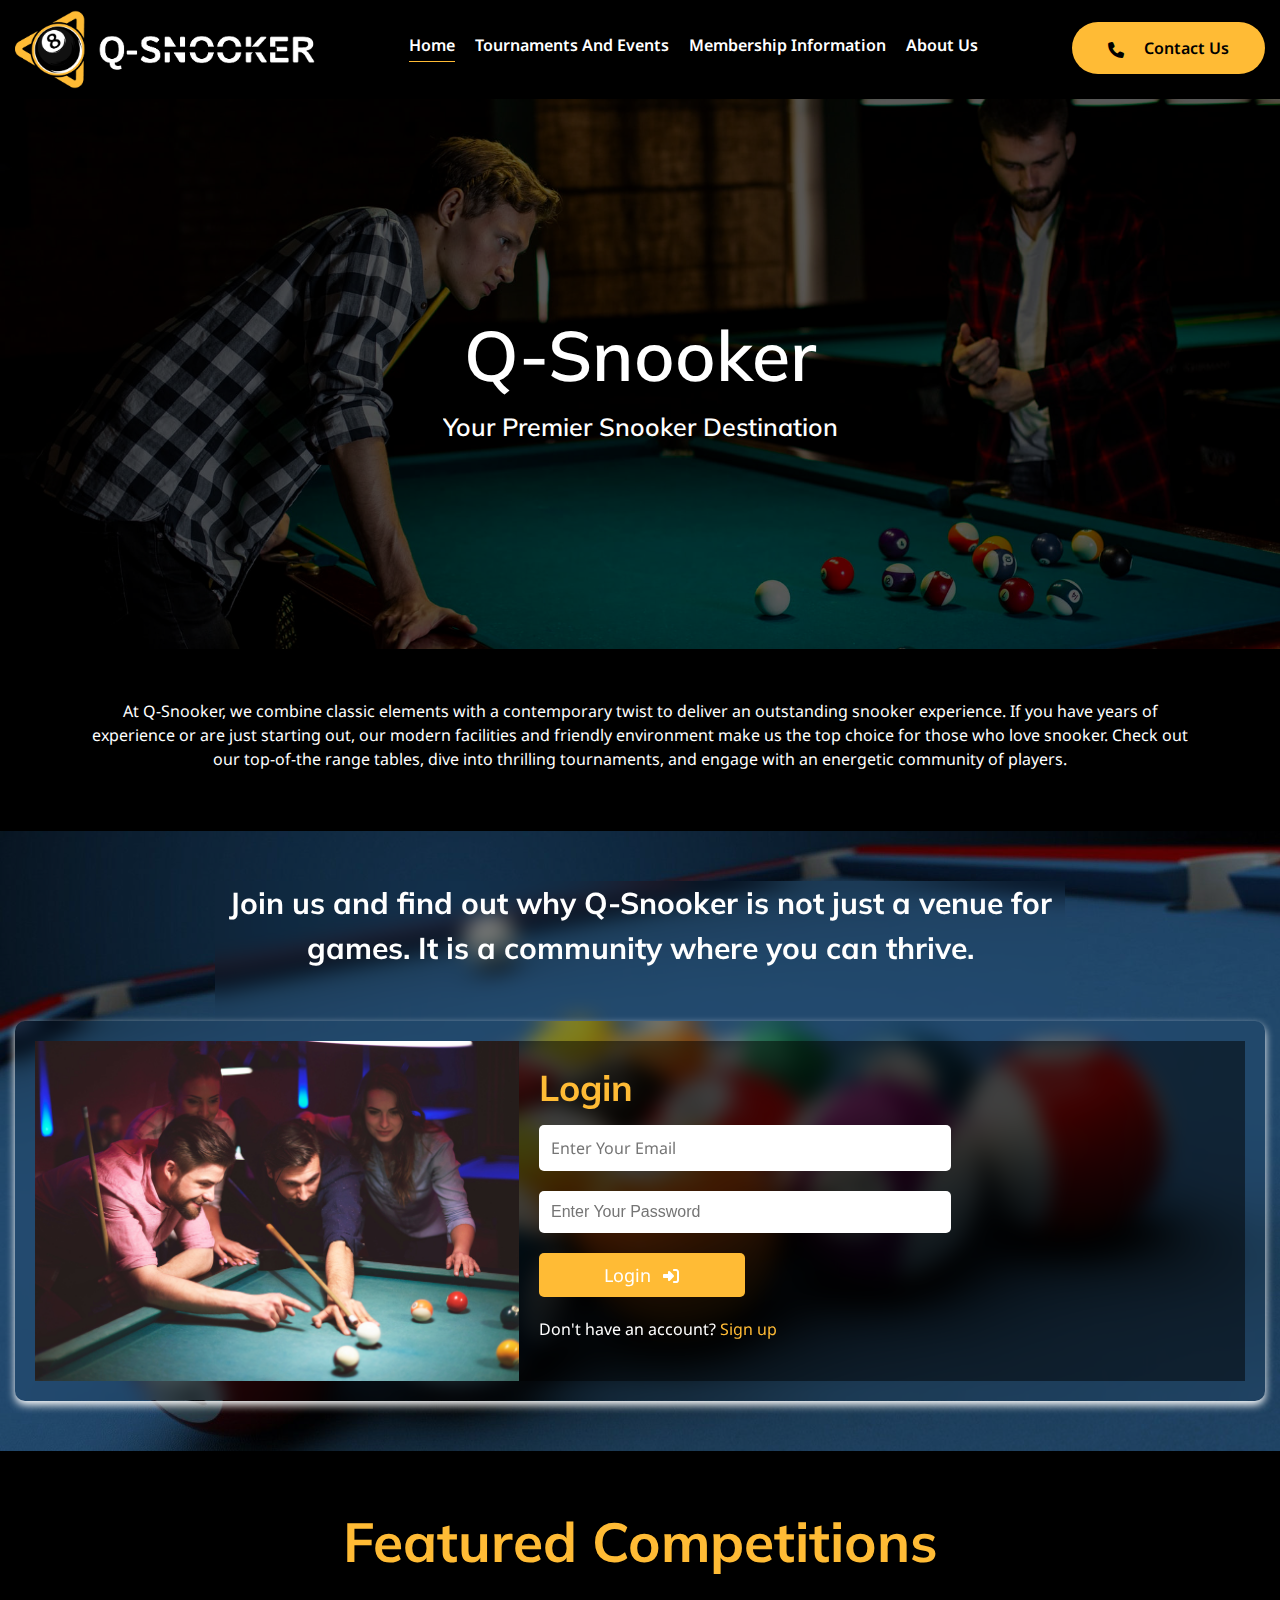
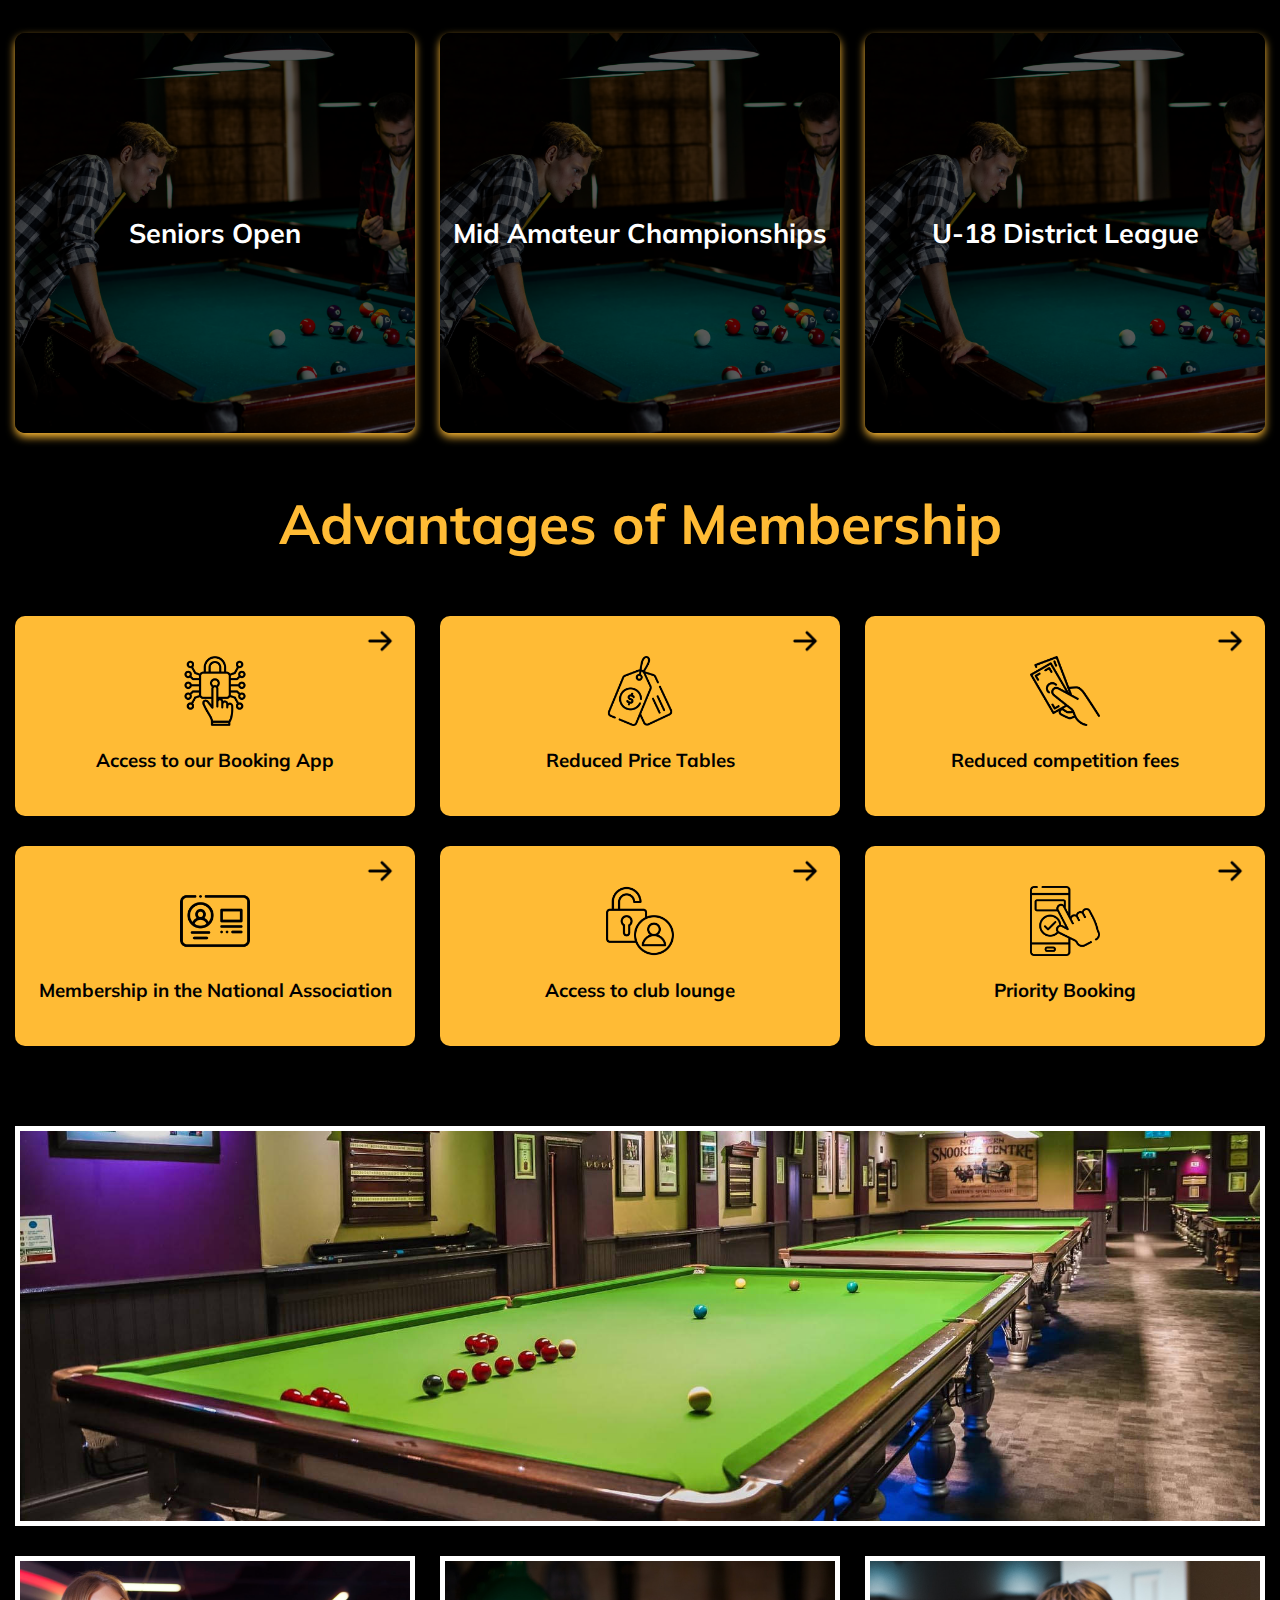
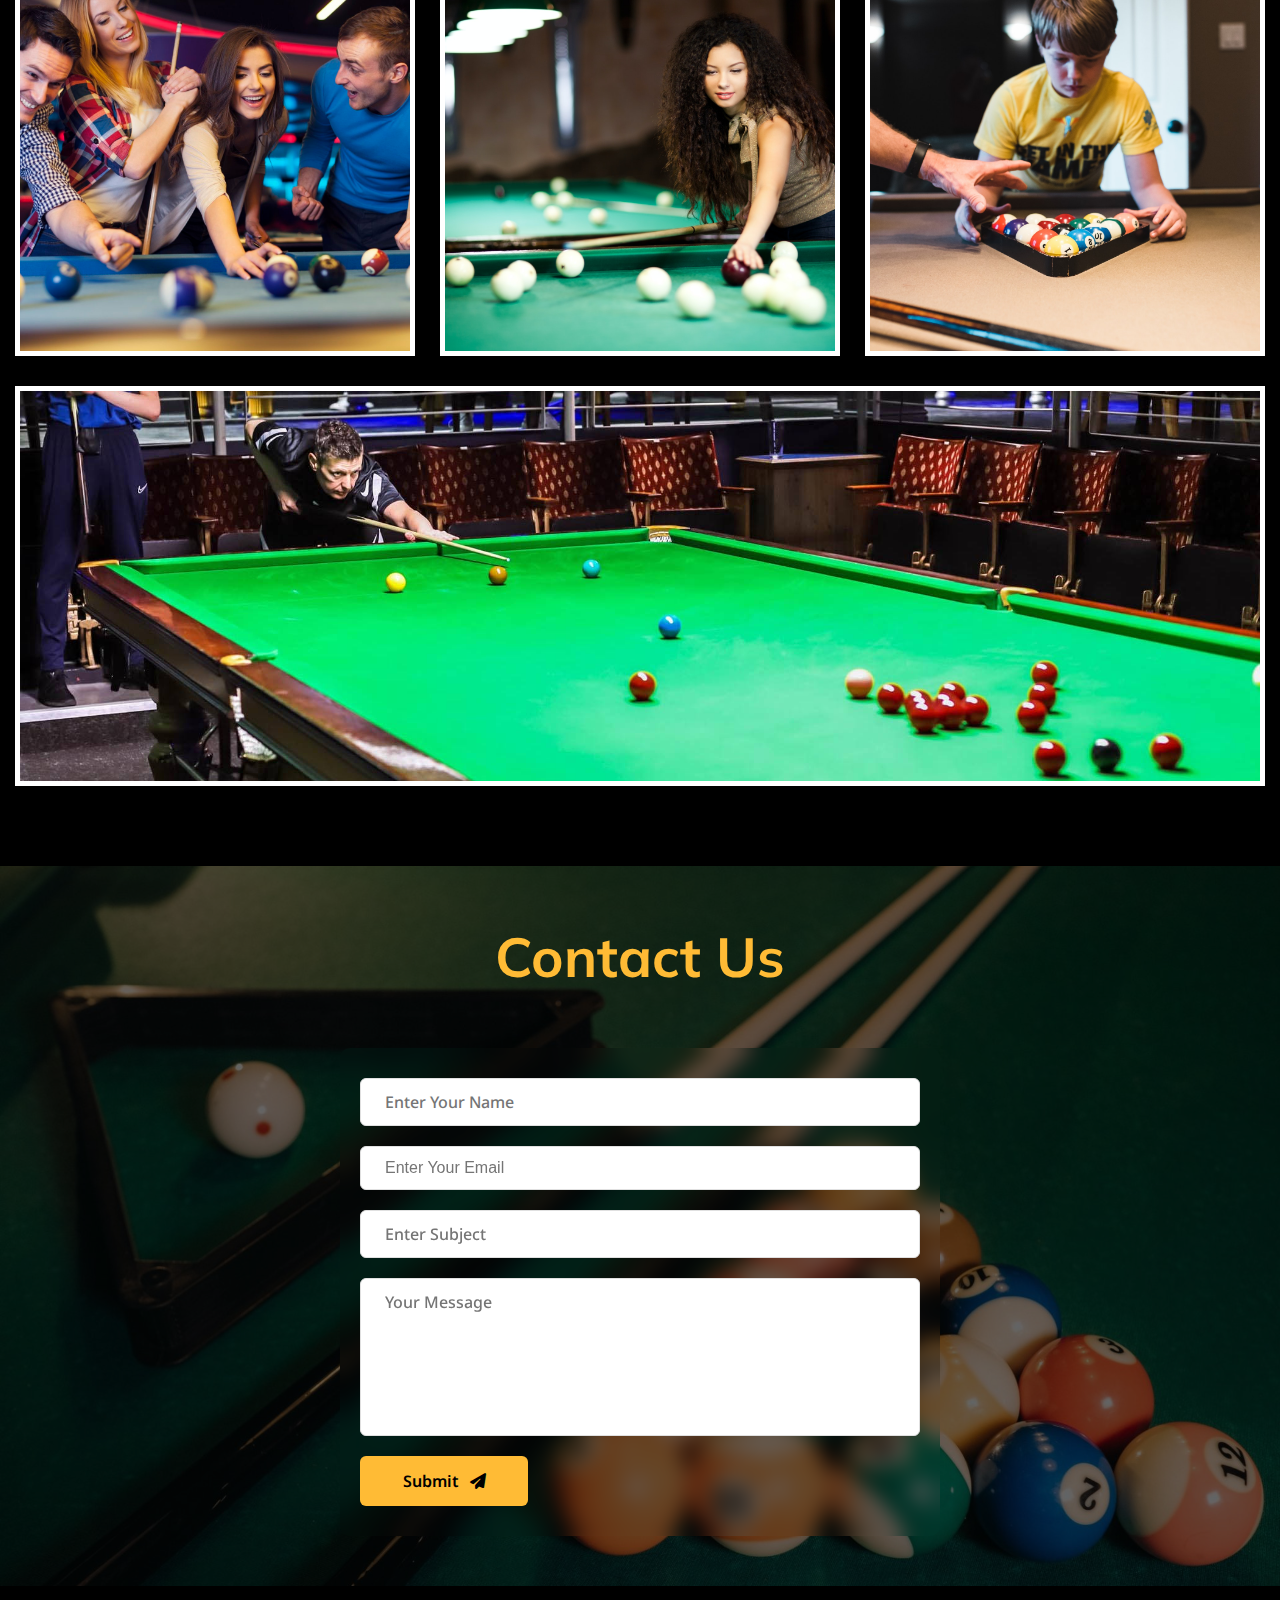
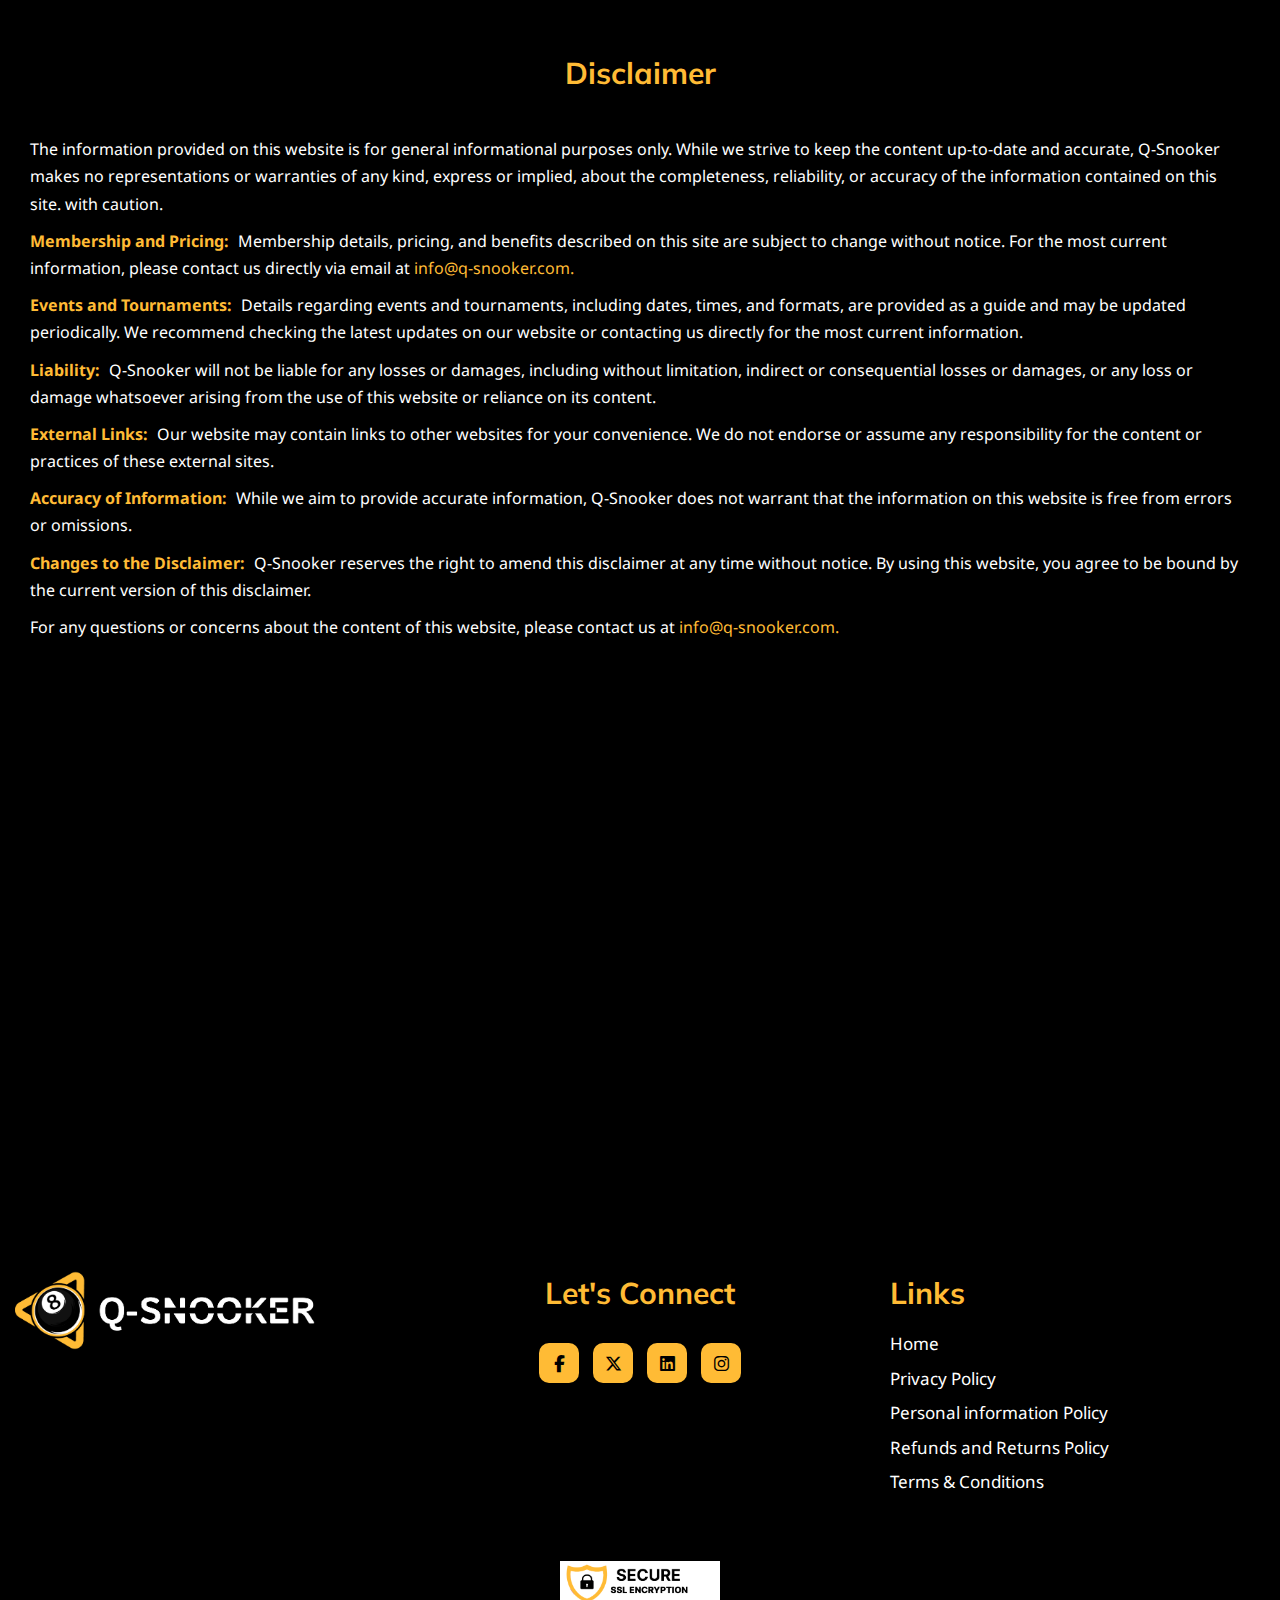
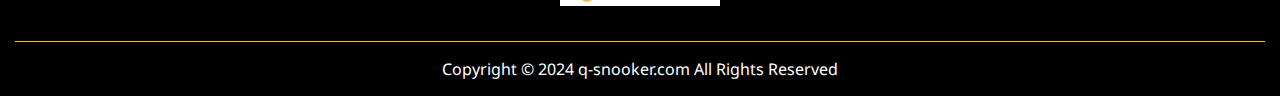
==== index.html @ 56da51fb "done" ====
<!DOCTYPE html>
<html lang="en">

<head>
    <meta name="viewport" content="width=device-width, initial-scale=1.0">
    <meta name="robots" content="index, follow">
    <link rel="stylesheet" href="./assets/fontawesome/css/all.css">
    <link rel="stylesheet" href="assets/css/aos.css">
    <link rel="stylesheet" href="./assets/css/style.css">
    <link rel="stylesheet" href="./assets/css/responsive.css">
    <link rel="icon" type="images/icon" href="./assets/images/favicon.ico">
    <title>Home</title>
</head>

<body>
    <!-- Header Start -->
    <header class="site-header">
        <div class="container">
            <nav class="desktop-menu">
                <div class="logo">
                    <a href="./">
                        <img src="./assets/images/logo.svg" alt="logo"></a>
                </div>
                <div class="main-navbar">
                    <ul>
                        <li><a class="active" href="./">Home</a></li>
                        <li><a href="tournaments-events">Tournaments and Events</a></li>
                        <li><a href="membership-information">Membership Information</a></li>
                        <li><a href="about-us">About Us</a></li>
                        <li><a class="desktop-hide contact-us-btn butn" href="contact-us">Contact Us</a></li>
                    </ul>
                    <div class="close-icon"><i class="fa-solid fa-x"></i></div>
                </div>
                <div class="how-play">
                    <ul>
                        <li><a class="mobile-hide contact-us-btn butn" href="contact-us"><i
                                    class="fa-solid fa-phone phone"></i>Contact Us</a></li>
                    </ul>
                </div>
                <div class="menu-icon"><i class="fa-solid fa-bars"></i></div>
            </nav>
        </div>
    </header>
    <!-- Header End -->

    <!--Home Page Banner Section  Start -->
    <section class="banner">
        <div class="banner-image">
            <img src="./assets/images/home-banner-image.jpg" alt="image">
        </div>
        <div class="banner-text text-center">
            <div class="banner-text-group">
                <h1>Q-Snooker</h1>
                <h3>Your Premier Snooker Destination</h3>
            </div>
        </div>
    </section>
    <!-- Home Page Banner Section  End-->


    <!-- Home Page Intro Section Start -->
    <div class="pages-intro-text-section py-5">
        <div class="container">
            <div class="pages-intro-text-wrapper text-center">
                <p>
                    At Q-Snooker, we combine classic elements with a contemporary twist to deliver an
                    outstanding snooker experience. If you have years of experience or are just starting out, our
                    modern facilities and friendly environment make us the top choice for those who love
                    snooker. Check out our top-of-the range tables, dive into thrilling tournaments, and engage
                    with an energetic community of players.
                </p>
            </div>
        </div>
    </div>
    <!-- Home Page Intro  Section End-->

    <!-- Home Page Sign Up Form Section  Start -->
    <section class="home-page-signup-section py-5">
        <div class="container">
            <div class="home-signup-wrapper">
                <h3 class="text-center pb-5">
                    Join us and find out why Q-Snooker is not just a venue for games.
                    It is a community where you can thrive.
                </h3>
                <div class="form-section">
                    <div class="form-image">
                        <img src="./assets/images/home-signup-image.jpg" alt="image">
                    </div>
                    <div class="form-container" id="login-form">
                        <h2>Login</h2>
                        <form>
                            <input type="text" id="username" name="username" placeholder="Enter Your Email" required>
                            <input type="password" id="password" name="password" placeholder="Enter Your Password"
                                required>
                            <button type="submit">Login <i class="fa-solid fa-right-to-bracket login-icon"></i></button>
                        </form>
                        <p>Don't have an account? <a href="#" id="signup-link">Sign up</a></p>
                    </div>

                    <div class="form-container" id="signup-form" style="display: none;">
                        <h2>Sign Up</h2>
                        <form>
                            <input type="text" id="new-username" name="new-username" placeholder="Enter Your Name"
                                required>
                            <input type="email" id="new-email" name="new-email" placeholder="Enter Your Email" required>
                            <input type="password" id="new-password" name="new-password" placeholder="Choose Password"
                                required>
                            <button type="submit">Sign Up <i
                                    class="fa-solid fa-right-to-bracket login-icon"></i></button>
                        </form>
                        <p>Already have an account? <a href="#" id="login-link">Login</a></p>
                    </div>
                </div>
            </div>
        </div>
    </section>
    <!-- Home Page Sign Up Form Section  Start -->

    <!-- Home Page Featured Section Start  -->
    <section class="home-featured-cards-section py-5">
        <div class="container">
            <h2 class="section-heading pb-5">Featured Competitions</h2>
            <div class="home-featured-cards-wrapper">

                <div class="home-featured-cards text-center">
                    <div class="home-featured-image">
                        <img src="./assets/images/home-banner-image.jpg" alt="featured-image">
                    </div>
                    <div class="home-featured-text">
                        <a href="tournaments-events.html">
                            <h3>Seniors Open</h3>
                        </a>
                    </div>
                </div>

                <div class="home-featured-cards">
                    <div class="home-featured-image">
                        <img src="./assets/images/home-banner-image.jpg" alt="featured-image">
                    </div>
                    <div class="home-featured-text text-center">
                        <a href="tournaments-events.html">
                            <h3>Mid Amateur Championships</h3>
                        </a>
                    </div>
                </div>

                <div class="home-featured-cards text-center">
                    <div class="home-featured-image">
                        <img src="./assets/images/home-banner-image.jpg" alt="featured-image">
                    </div>
                    <div class="home-featured-text">
                        <a href="tournaments-events.html">
                            <h3>U-18 District League</h3>
                        </a>
                    </div>
                </div>

            </div>
        </div>
    </section>
    <!-- Home Page Featured Section End  -->

    <!-- Home Page Advantage Section Start  -->
    <section class="home-advantage-section">
        <div class="container">
            <h2 class="section-heading pb-5">Advantages of Membership</h2>
            <div class="home-advantage-cards-wrapper">
                <div class="home-advantage-cards-wrapper">

                    <div class="home-advantage-cards text-center">
                        <div class="home-advantage-icons">
                            <img src="./assets/images/access.png" alt="icons">
                        </div>
                        <div class="home-advantage-content">
                            <h3>
                                Access to our Booking App
                            </h3>
                        </div>
                        <div class="target-page">
                            <a href="membership-information">
                                <img src="./assets/images/next-page.png" class="next-page-image" alt="arrow-next">
                            </a>
                        </div>
                    </div>

                    <div class="home-advantage-cards text-center">
                        <div class="home-advantage-icons">
                            <img src="./assets/images/price.png" alt="icons">
                        </div>
                        <div class="home-advantage-content">
                            <h3>
                                Reduced Price Tables
                            </h3>
                        </div>
                        <div class="target-page">
                            <a href="membership-information">
                                <img src="./assets/images/next-page.png" class="next-page-image" alt="arrow-next">
                            </a>
                        </div>
                    </div>

                    <div class="home-advantage-cards text-center">
                        <div class="home-advantage-icons">
                            <img src="./assets/images/fees.png" alt="icons">
                        </div>
                        <div class="home-advantage-content">
                            <h3>
                                Reduced competition fees
                            </h3>
                        </div>
                        <div class="target-page">
                            <a href="membership-information">
                                <img src="./assets/images/next-page.png" class="next-page-image" alt="arrow-next">
                            </a>
                        </div>
                    </div>

                    <div class="home-advantage-cards text-center">
                        <div class="home-advantage-icons">
                            <img src="./assets/images/membership.png" alt="icons">
                        </div>
                        <div class="home-advantage-content">
                            <h3>
                                Membership in the National
                                Association
                            </h3>
                        </div>
                        <div class="target-page">
                            <a href="membership-information">
                                <img src="./assets/images/next-page.png" class="next-page-image" alt="arrow-next">
                            </a>
                        </div>
                    </div>

                    <div class="home-advantage-cards text-center">
                        <div class="home-advantage-icons">
                            <img src="./assets/images/access-control.png" alt="icons">
                        </div>
                        <div class="home-advantage-content">
                            <h3>
                                Access to club lounge
                            </h3>
                        </div>
                        <div class="target-page">
                            <a href="membership-information">
                                <img src="./assets/images/next-page.png" class="next-page-image" alt="arrow-next">
                            </a>
                        </div>
                    </div>

                    <div class="home-advantage-cards text-center">
                        <div class="home-advantage-icons">
                            <img src="./assets/images/booking.png" alt="icons">
                        </div>
                        <div class="home-advantage-content">
                            <h3>
                                Priority Booking
                            </h3>
                        </div>
                        <div class="target-page">
                            <a href="membership-information">
                                <img src="./assets/images/next-page.png" class="next-page-image" alt="arrow-next">
                            </a>
                        </div>
                    </div>

                </div>
            </div>
        </div>
    </section>

    <!-- Home Page Advantage Section End  -->

    <!-- Home Page Snooker Images Gallery Section Start -->
    <div class="home-images-gallery-section py-5">
        <div class="container">
            <div class="home-images-gallery-wrapper">
                <div class="home-gallery-images">
                    <img src="./assets/images/gallery-image1.jpg" alt="image">
                </div>
                <div class="home-gallery-images">
                    <img src="./assets/images/gallery-image2.jpg" alt="image">
                </div>
                <div class="home-gallery-images">
                    <img src="./assets/images/gallery-image3.jpg" alt="image">
                </div>
                <div class="home-gallery-images">
                    <img src="./assets/images/gallery-image4.jpg" alt="image">
                </div>
                <div class="home-gallery-images">
                    <img src="./assets/images/gallery-image5.jpg" alt="image">
                </div>
            </div>
        </div>
    </div>
    <!-- Home Page Snooker Images Gallery Section End-->

    <!-- Home Contact Form Section Start -->
    <div class="contact-form-section py-5">
        <div class="container">
            <div class="home-contact-form-wrapper">
                <h2 class="section-heading pb-5">Contact Us</h2>

                <form class="contact-form">
                    <div class="formbold-mb-5">
                        <input type="text" name="name" id="name" placeholder="Enter Your Name"
                            class="formbold-form-input" />
                    </div>

                    <div class="formbold-mb-5">
                        <input type="email" name="email" id="email" placeholder="Enter Your Email"
                            class="formbold-form-input" />
                    </div>
                    <div class="formbold-mb-5">
                        <input type="text" name="subject" id="subject" placeholder="Enter Subject"
                            class="formbold-form-input" />
                    </div>

                    <div class="formbold-mb-5">
                        <textarea rows="6" name="message" id="message" placeholder="Your Message"
                            class="formbold-form-input"></textarea>
                    </div>
                    <div>
                        <button class="formbold-btn">Submit <i class="fa-solid fa-paper-plane submit-icon"></i></button>
                    </div>
                </form>

            </div>
        </div>
    </div>
    <!-- Home Contact Form Section Start -->

    <!-- Disclaimer Section Start -->
    <section class="disclaimer py-5">
        <div class="container">
            <div class="disclaimer-wrapper">
                <h3 class="text-center pb-4">Disclaimer</h3>
                <p>
                    The information provided on this website is for general informational purposes only. While we strive
                    to keep the content
                    up-to-date and accurate, Q-Snooker makes no representations or warranties of any kind, express or
                    implied, about the
                    completeness, reliability, or accuracy of the information contained on this site.
                    with caution.
                </p>

                <p>
                    <span class="heading-like">Membership and Pricing: </span>
                    Membership details, pricing, and benefits described on this site are subject to change without
                    notice. For the most current information, please contact us directly via email at <a href="mailto: info@q-snooker.com">info@q-snooker.com.</a>                
                </p>

                <p>
                    <span class="heading-like">Events and Tournaments: </span>
                    Details regarding events and tournaments, including dates, times, and formats, are provided as a
                    guide and may be updated periodically. We recommend checking the latest updates on our website or contacting us directly for
                    the most current information.                    
                </p>

                <p>
                    <span class="heading-like">Liability: </span>
                    Q-Snooker will not be liable for any losses or damages, including without limitation, indirect or consequential losses or
                    damages, or any loss or damage whatsoever arising from the use of this website or reliance on its content.                    
                </p>

                <p>
                    <span class="heading-like">External Links: </span>
                    Our website may contain links to other websites for your convenience. We do not endorse or assume any
                    responsibility for the content or practices of these external sites.                    
                </p>

                <p>
                    <span class="heading-like">Accuracy of Information: </span>
                    While we aim to provide accurate information, Q-Snooker does not warrant that the information on
                    this website is free from errors or omissions.
                </p>
                <p>
                    <span class="heading-like">Changes to the Disclaimer: </span>
                    Q-Snooker reserves the right to amend this disclaimer at any time without notice. By using this
                    website, you agree to be bound by the current version of this disclaimer.
                </p>
                <p>
                    For any questions or concerns about the content of this website, please contact us at
                    <a href="mailto: info@q-snooker.com">info@q-snooker.com.</a> 
                </p>
            </div>
        </div>
    </section>
    <!-- Disclaimer Section End -->

        <!-- Footer Start -->
        <footer class="footer pt-5">
            <div class="container">

                <div class="footer-map pb-5">
                    <iframe src="https://www.google.com/maps/embed?pb=!1m18!1m12!1m3!1d2581.7495609422276!2d-124.98366782348803!3d49.67785597145502!2m3!1f0!2f0!3f0!3m2!1i1024!2i768!4f13.1!3m3!1m2!1s0x548813809dadab8f%3A0xec5811924b89cba3!2s2355%20Mansfield%20Dr%2C%20Courtenay%2C%20BC%20V9N%202M2%2C%20Canada!5e0!3m2!1sen!2sin!4v1727355421402!5m2!1sen!2sin" width="100%" height="450" style="border:0;" allowfullscreen="" loading="lazy" referrerpolicy="no-referrer-when-downgrade"></iframe>
                </div>
                <div class="footer-wrapper">
    
                    <div class="logo-bottom footer-items">
                       <a href="./"> <img src="./assets/images/logo.svg" alt="logo"></a>                
                    </div>
    
                    <div class="footer-connect footer-items">
                        <h3>Let's Connect</h3>
                        <div class="social-icons">
                            <div>
                                <div class="footer-social-icons">
                                    <a href="#"><i class="fa-brands fa-facebook-f facebook"></i></a>
                                    <a href="#"><i class="fa-brands fa-x-twitter twitter"></i></a>
                                    <a href="#"><i class="fa-brands fa-linkedin fa-fw linkedin"></i></a>
                                    <a href="#"><i class="fa-brands fa-instagram instagram"></i></a>
                                </div>
                            </div>
                        </div>
                    </div>
    
    
                    <div class="footer-links footer-items">
                        <h3>Links</h3>
                        <ul>
                            <li><a href="./">Home</a></li>      
                            <li><a href="privacy-policy">Privacy Policy</a></li>
                            <li><a href="personal-information">Personal information Policy</a></li>
                            <li><a href="return-refunds">Refunds and Returns Policy</a></li>
                            <li><a href="terms-conditions">Terms & Conditions</a></li>
                        </ul>
                    </div>
                </div>
                <div class="ssl-certificate text-center py-3">
                    <img src="./assets/images/ssl.png" alt="ssl-logo">
                </div>
                <div class="copyright py-4">
                    <p>Copyright &copy; 2024 q-snooker.com All Rights Reserved</p>
                </div>
            </div>
        </footer>   
        <!-- Footer End -->



    <!-- Cookies Start -->
    <!-- <div class="wrapper">
        <div class="info">
            <p>
                This website uses cookies to give you the best possible experience of our websites. Cookies help us
                provide social media features, analyze our traffic, and improve our services. By continuing to browse
                our site, you agree to our use of cookies.
            </p>
        </div>
        <div class="buttons">
            <button class="button" id="acceptBtn">Accept Cookies</button>
            <button class="button">Reject Cookies</button>
        </div>
    </div> -->
    <!-- Cookies End-->

    <script src="assets/js/aos.js"></script>
    <script src="./assets/js/index.js"></script>
</body>

</html>
---- assets/css/style.css ----
@import url('https://fonts.googleapis.com/css2?family=Noto+Sans:ital,wght@0,100..900;1,100..900&display=swap');

@import url('https://fonts.googleapis.com/css2?family=Mulish:ital,wght@0,200..1000;1,200..1000&display=swap');


/* Global CSS Start */

* {
    padding: 0;
    margin: 0;
    box-sizing: border-box;
}

html {
    scroll-behavior: smooth;
}

body {
    font-family: "Noto Sans", sans-serif;
    padding: 0;
    margin: 0;
    word-break: break-word;
    background-color: #000;
}

h1,
h2,
h3,
h4,
h5,
h6 {
    font-family: "Mulish", sans-serif;
    margin: 0;
    line-height: 1.5;
}


p {
    line-height: 1.5;
    padding: 0;
    margin: 0;
}

ul {
    list-style-type: none;
    margin: 0;
    padding: 0;
}

ul li {
    line-height: 1.5;
    margin-bottom: 3px;
}

a {
    display: inline-block;
    text-decoration: none;
    font-family: "Noto Sans", sans-serif;
}

button,
textarea,
input[type=text],
input[type=submit] {
    font-family: "Noto Sans", sans-serif;
}

img {
    max-width: 100%;
    object-fit: cover;
    width: 100%;
}

.container {
    width: 100%;
    max-width: 1300px;
    margin: 0 auto;
    padding: 0 15px;
}

.py-3 {
    padding: 30px 0;
}

.py-5 {
    padding: 50px 0;
}

.pb-5 {
    padding-bottom: 50px;
}

.pt-5 {
    padding-top: 50px;
}

.pb-4 {
    padding-bottom: 40px;
}


.text-center {
    text-align: center;
}

.mb-4 {
    margin-bottom: 35px;
}


/*

 https://preview.themeforest.net/item/eightsy-billiard-school-sport-club-elementor-template-kit/full_screen_preview/35427626?_ga=2.178571309.84875571.1727330022-154049816.1719381000&_gac=1.24162376.1726467419.Cj0KCQjwi5q3BhCiARIsAJCfuZm8hFzgJNDiCWxb7B30YWxnWlj-VjBrRWWavUp2nf5yBualqFnf5sgaAioKEALw_wcB 
 
 */

/* Global CSS End */


/*Header CSS Start */
.logo img {
    text-align: center;
    width: 100%;
    max-width: 300px;
    vertical-align: middle;
}

.site-header {
    position: sticky;
    top: 0;
    left: 0;
    right: 0;
    width: 100%;
    margin: 0 auto;
    z-index: 9999;
    transition: all 0.3s ease-in-out;
    background-color: #000;
}

.main-navbar ul {
    display: flex;
    align-items: center;
    justify-content: center;
}


.desktop-menu {
    display: flex;
    align-items: center;
    justify-content: space-between;
    width: 100%;
    padding: 10px 0;
}

.main-navbar ul li a {
    padding: 0 10px;
    display: inline-block;
    text-align: center;
    cursor: pointer;
    text-decoration: none;
    text-transform: capitalize;
    line-height: normal;
    font-weight: 600;
    color: #fff;
    transition: 0.5s all ease-in-out;
    border-bottom: solid 1px transparent;
}

.main-navbar ul li a:after {
    display: block;
    content: '';
    border-bottom: solid 1px #FFBB35;
    transform: scaleX(0);
    transition: all 0.3s ease-in-out;
    padding-bottom: 5px;
}

.main-navbar ul li a:hover:after,
.main-navbar ul li a.active:after {
    transform: scaleX(1);
}

.contact-us-btn {
    color: #000;
    display: inline-block;
    text-align: center;
    cursor: pointer;
    text-decoration: none;
    text-transform: capitalize;
    line-height: normal;
    font-weight: 600;
    position: relative;
    border-radius: 30px;
    background-color: #FFBB35;
    padding: 15px 30px;
}

.contact-us-btn:hover {
    background-color: #fff;
    color: #FFBB35;
    transform: translateY(-3px);
}

.phone {
    margin-right: 20px;
    vertical-align: middle;
}

.close-icon {
    display: none;
}

.menu-icon {
    display: none;
    color: #00fadf;
    width: 30px;
    text-align: right;
    cursor: pointer;
    margin: auto 0;
    font-size: 25px;
    z-index: 60;
}

.butn {
    display: inline-block;
    padding: 15px 35px;
    font-size: 16px;
    outline: none;
    font-weight: 600;
    border: 1px solid transparent;
    transition: 0.3s all ease-in-out;
    line-height: 20px;
}

.desktop-hide {
    display: none !important;
}



/* Header CSS End */

/* Section Heading CSS Start */
h2.section-heading {
    font-size: 55px;
    line-height: 1.5;
    color: #FFBB35;
    margin: 0 auto;
    text-align: center;
}

/* Section Heading CSS End */

/* Banner Section CSS Start */
.banner {
    position: relative;
    overflow: hidden;
    text-align: center;
}

.banner-image {
    height: 550px;
    width: 100%;
}

.banner-image img {
    height: 100%;
    object-fit: cover;
    width: 100%;
    object-position: center;
}

.banner-text {
    position: absolute;
    top: 50%;
    left: 50%;
    transform: translate(-50%, -50%);
    height: 100%;
    width: 100%;
    display: flex;
    justify-content: center;
    align-items: center;
    background-color: rgba(0 0 0/65%);
    background-blend-mode: multiply;
    overflow: hidden;
    text-align: center;
}

.banner-text h1 {
    font-size: 70px;
    color: #fff;
    display: block;
    font-weight: 600;
    text-transform: capitalize;
    overflow: hidden;
}

.banner-text h3 {
    font-size: 25px;
    color: #fff;
    display: block;
    font-weight: 600;
    text-transform: capitalize;
    max-width: 1000px;
    margin: 0 auto;
    line-height: 1.5;
    overflow: hidden;

}

/* Banner Section  CSS End */

/* Home Page Intro CSS Start */

.pages-intro-text-wrapper {
    max-width: 1150px;
    margin: 0 auto;
    padding: 0 20px;
    border-radius: 10px;
    overflow: hidden;
}

.pages-intro-text-wrapper p {
    margin-bottom: 10px;
    text-align: center;
    color: #fff;
}

/* Home Page Intro CSS End */

/* Home Page Sign Up Section Start */
.home-page-signup-section {
    background-image: url("../images/home-signup-bg.jpg");
    background-repeat: no-repeat;
    background-size: cover;
    background-position: center;
    background-color: rgba(0 0 0/50%);
    background-blend-mode: multiply;
}


.form-section {
    display: flex;
    justify-content: space-between;
    flex-wrap: wrap;
    background-color: transparent;
    backdrop-filter: blur(10px);
    box-shadow: #fff 0px 4px 8px;
    padding: 20px;
    border-radius: 10px;
}

.form-image {
    width: 40%;
    overflow: hidden;
}

.form-image img {
    width: 100%;
    object-fit: cover;
    height: 100%;
}

.form-container {
    width: 60%;
    padding: 20px;
    background-image: url("../images/form-bg.jpg");
    background-size: cover;
    background-repeat: no-repeat;
    background-color: rgba(0 0 0/50%);
    background-blend-mode: multiply;
}

.form-wrapper {
    height: 100%;
    width: 100%;
}

.home-signup-wrapper h3 {
    color: #fff;
    font-size: 30px;
    max-width: 850px;
    margin: 0 auto;
    background-color: transparent;
    backdrop-filter: blur(10px);
}

.form-section h2 {
    margin-bottom: 10px;
    font-size: 36px;
    color: #FFBB35;
}

form {
    display: flex;
    flex-direction: column;
}

label {
    margin-bottom: 10px;
    font-size: 18px;
}

input {
    width: 60%;
    padding: 12px;
    border: none;
    border-radius: 5px;
    margin-bottom: 20px;
    font-size: 16px;
    color: #fff;
    background-color: #fff;
}

button {
    padding: 10px;
    background-color: #FFBB35;
    color: #fff;
    border: none;
    border-radius: 5px;
    cursor: pointer;
    font-size: 18px;
    transition: all 0.4s ease-in-out;
    width: 30%;
}

button:hover {
    background-color: #fff;
    color: #FFBB35;
    transform: translateY(-1px);
}

.form-container p {
    color: #fff;
    margin-top: 10px;
}

.form-container p a {
    color: #FFBB35;
    margin-top: 10px;
    transition: 0.4s all ease-in-out;
}

.form-container p a:hover {
    color: red;
    transform: translateX(2px);
}

.login-icon,
.submit-icon {
    font-size: 16px;
    margin-left: 7px;
}

/* Home Page Sign Up Section End */

/* Home Featured Cards CSS Start */

.home-featured-cards-wrapper {
    display: flex;
    flex-wrap: wrap;
    justify-content: space-between;
}

.home-featured-cards {
    width: 32%;
    box-shadow: #FFBB35 0px 4px 8px;
    border-radius: 10px;
    overflow: hidden;
    position: relative;
    transition: 0.4s all ease-in-out;
}

.home-featured-cards:hover {
    transform: translateY(-5px);
    box-shadow: #Fff 0px 4px 8px;
}

.home-featured-image {
    width: 100%;
    height: 400px;
    overflow: hidden;
}

.home-featured-image img {
    width: 100%;
    height: 100%;
    object-fit: cover;
    object-position: center;
    transition: 0.4 all ease-in-out;
}

.home-featured-text {
    position: absolute;
    top: 50%;
    left: 50%;
    transform: translate(-50%, -50%);
    height: 100%;
    width: 100%;
    background-color: rgba(0 0 0/65%);
    background-blend-mode: multiply;
}

.home-featured-text a {
    display: flex;
    height: 100%;
    width: 100%;
    justify-content: center;
    align-items: center;
}

.home-featured-text a h3 {
    color: #fff;
    font-size: 27px;
}

.home-advantage-cards-wrapper {
    display: flex;
    flex-wrap: wrap;
    justify-content: space-between;
    align-items: center;
}

.home-advantage-cards {
    width: 32%;
    padding: 40px 10px;
    background-color: #FFBB35;
    background-image: linear-gradient(to left, transparent, transparent 50%, #FFf 50%);
    background-position: 100% 0;
    background-size: 200% 100%;
    transition: all .3s ease-in;
    border-radius: 10px;
    overflow: hidden;
    margin-bottom: 30px;
    min-height: 200px;
    position: relative;
}

img.next-page-image {
    height: 30px;
    width: 30px;
}

.target-page {
    position: absolute;
    top: 10px;
    right: 20px;
}

.home-advantage-cards:hover {
    background-position: 0 0;
    box-shadow: #FFBB35 0px 6px 15px;
    transform: translateY(-5px);
}

.home-advantage-icons {
    margin-bottom: 15px;
}

.home-advantage-content p {
    color: #000;
    font-size: 17px;
    font-weight: 500;
}

.home-advantage-cards-wrapper>p {
    color: #000;
    max-width: 800px;
    margin: 0 auto;
    font-weight: 500;
}

.home-advantage-icons img {
    height: 70px;
    width: 70px;
    object-fit: cover;
    margin: 0 auto;
    text-align: center;
}

/* Home Featured Cards CSS End*/

/* Home Image Gallery CSS Start */
.home-images-gallery-wrapper {
    display: flex;
    justify-content: space-between;
    flex-wrap: wrap;
    transition: 0.3s all ease-in-out;
}

.home-images-gallery-wrapper:hover img {
    filter: blur(5px);
}

.home-gallery-images {
    width: 32%;
    height: 400px;
    overflow: hidden;
    margin-bottom: 30px;
}

.home-gallery-images img {
    width: 100%;
    height: 100%;
    object-fit: cover;
    border: 5px solid #fff;
    transition: 0.5s all ease-in-out;
    transition: all 0.3s ease;
    filter: blur(0);
}

.home-gallery-images:first-child,
.home-gallery-images:last-child {
    width: 100%;
}

.home-gallery-images img:hover {
    transform: scale(1.1);
    filter: blur(0);
}

/* Home Image Gallery CSS End */

/* Home Contact Us Form CSS Start */
.contact-form-section {
    background-image: url("../images/contact-form-section-bg.jpg");
    background-position: center;
    background-repeat: no-repeat;
    background-size: cover;
    background-color: rgba(0 0 0/60%);
    background-blend-mode: multiply;
    isolation: isolate;
}

form.contact-form {
    max-width: 600px;
    margin: 0 auto;
    padding: 30px 20px;
    background-color: transparent;
    backdrop-filter: blur(10px);
    border-radius: 10px;
}

.formbold-form-input {
    width: 100%;
    padding: 12px 24px;
    border-radius: 6px;
    border: 1px solid #e0e0e0;
    background: white;
    font-weight: 500;
    font-size: 16px;
    color: #6b7280;
    outline: none;
    resize: none;
}

.formbold-form-input:focus {
    border-color: #FFBB35;
    box-shadow: 0px 3px 8px rgba(0, 0, 0, 0.05);
}

.formbold-btn {
    text-align: center;
    font-size: 16px;
    border-radius: 6px;
    padding: 14px 32px;
    border: none;
    font-weight: 600;
    background-color: #FFBB35;
    color: #000;
    cursor: pointer;
    margin-top: 15px;
    transition: 0.3s all ease-in;
}

.formbold-btn:hover {
    box-shadow: 0px 3px 8px rgba(0, 0, 0, 0.05);
    transform: translateY(-3px);
}

.formbold--mx-3 {
    margin-left: -12px;
    margin-right: -12px;
}

.formbold-px-3 {
    padding-left: 12px;
    padding-right: 12px;
}

.flex {
    display: flex;
}

.flex-wrap {
    flex-wrap: wrap;
}

.w-full {
    width: 100%;
}

/* Home Contact Us Form CSS End */

/* Discalimer CSS Start */

.disclaimer {
    background-image: url("../images/disclaimer-bg.png");
    background-repeat: no-repeat;
    background-color: rgb(0 0 0/50%);
    background-blend-mode: multiply;
    background-size: cover;
}

.disclaimer-wrapper h3 {
    color: #FFBB35;
    font-size: 30px;
}

.disclaimer-wrapper {
    padding: 15px;
}

.disclaimer-wrapper p {
    color: #fff;
    margin-bottom: 10px;
    line-height: 1.7;
}

.disclaimer-wrapper p a {
    color: #FFBB35;
    transition: 0.3s all ease-in-out;
}

.disclaimer-wrapper p a:hover {
    color: rgb(255 0 0);
    transform: translateX(3px);
}

span.heading-like {
    font-weight: 700;
    color: #FFBB35;
    margin-right: 5px;
}

/* Discalimer CSS End */



/* Footer CSS Start */
.footer {
    width: 100%;
    background-image: url("../images/footer-bg.png");
    background-position: center;
    background-repeat: no-repeat;
    background-size: cover;
}

.footer-wrapper {
    display: flex;
    justify-content: space-between;
    align-items: flex-start;
    flex-wrap: wrap;
    padding-bottom: 30px;
    overflow: hidden;
    width: 100%;
}

.logo-bottom img {
    width: 100%;
    max-width: 300px;
}

.logo-bottom a {
    width: 100%;
}

.footer-items {
    width: 30%;
}

.footer-items h3 {
    font-size: 30px;
    font-weight: 700;
    margin-bottom: 12px;
    text-align: center;
    color:#FFBB35;
}

.footer-links h3 {
    text-align: left;
}

.footer-items .social-icons {
    width: 100%;
    margin: 15px auto;
}


.footer-items ul li a {
    padding: 3px 0;
}

.footer .footer-items ul li a {
    transition: 0.6s all ease;
    font-size: 17px;
    position: relative;
    color: #fff;
}

.footer .footer-items ul li a:hover {
    color:#FFBB35;
}


.footer .footer-items ul li a:after {
    display: block;
    content: '';
    border-bottom: solid 1px #FFBB35;
    transition: all 300ms ease-in-out;
    position: absolute;
    left: 0;
    top: 100%;
    width: 0%;
}

.footer-items ul li a:hover:after {
    width: 100%;
}

.footer .footer-items ul li a:hover {
    transform: translateX(3px);
}

.footer-icons {
    min-width: 20px;
    margin-right: 6px;
}

.copyright {
    padding: 15px 0;
    text-align: center;
    margin: auto 0;
    border-top: 1px solid #FFBB35;
}

.copyright p {
    color: #fff;
    text-align: center;
}

.ssl-certificate img {
    max-width: 160px;
}

/* Footer CSS End */

/* Social Icons CSS Start */
.social-icons {
    text-align: center;
    display: inline-flex;
    align-items: center;
    justify-content: center;
    margin: 10px auto;

}

.social-icons i {
    width: 40px;
    height: 40px;
    border-radius: 10px;
    font-size: 17px;
    background-color: #FFBB35;
    color: #000;
    line-height: normal;
    margin: 0 5px;
    transition: 0.3s all ease-in-out;
    display: inline-flex !important;
    align-items: center;
    justify-content: center;
    vertical-align: middle;
}

.social-icons i:hover {
    transform: translateY(-2px);
    color: #fff;
}

.social-icons i.facebook:hover {
    background-color: #116af9;
    box-shadow: #fff 0px 4px 8px;
}

.social-icons i.twitter:hover {
    background-color: #000;
    box-shadow: #fff 0px 4px 8px;
}

.social-icons i.instagram:hover {
    background-color: #da1090;
    box-shadow: #fff 0px 2px 4px;
}

.social-icons i.linkedin:hover {
    background-color: #0a66c2;
    box-shadow: #fff 0px 2px 4px;
}

/* Social Icons CSS End */








/* Cookies CSS Start */
.wrapper {
    position: fixed;
    bottom: -100%;
    width: 100%;
    background-color: #000;
    padding: 15px 25px 22px;
    transition: all 1s ease-in-out;
    box-shadow: 0 5px 10px rgba(0, 0, 0, 0.1);
    border: 5px solid #FFBB35;
}

.wrapper.show {
    bottom: 0;
}

.info {
    margin-bottom: 15px;
}

.info p {
    font-size: 15px;
    font-weight: 600;
    color: #fff;
    text-align: center;
    max-width: 1000px;
    margin: 0 auto;
}

.buttons {
    display: flex;
    justify-content: center;
    align-items: center;
    width: 100%;
    gap: 10px;
}

.button {
    width: calc(40% / 2 - 10px);
    padding: 8px 0;
    border: 1px solid transparent;
    border-radius: 4px;
    background-color: #FFBB35;
    color: #000;
    cursor: pointer;
    transition: all 0.7s ease;
    font-weight: 600;
}

.button:hover {
    border-color: #fff;
    background-color: #fff;
}

/* Cookies CSS End */
---- assets/css/responsive.css ----
@media screen and (max-width:1200px) {



}

@media screen and (max-width:991px) {
  

   

}




@media screen and (max-width:767px) {
   
     

   
  
  

}

@media screen and (max-width:575px) {  
   
  
}


@media screen and (max-width:480px) {  
   
  
}
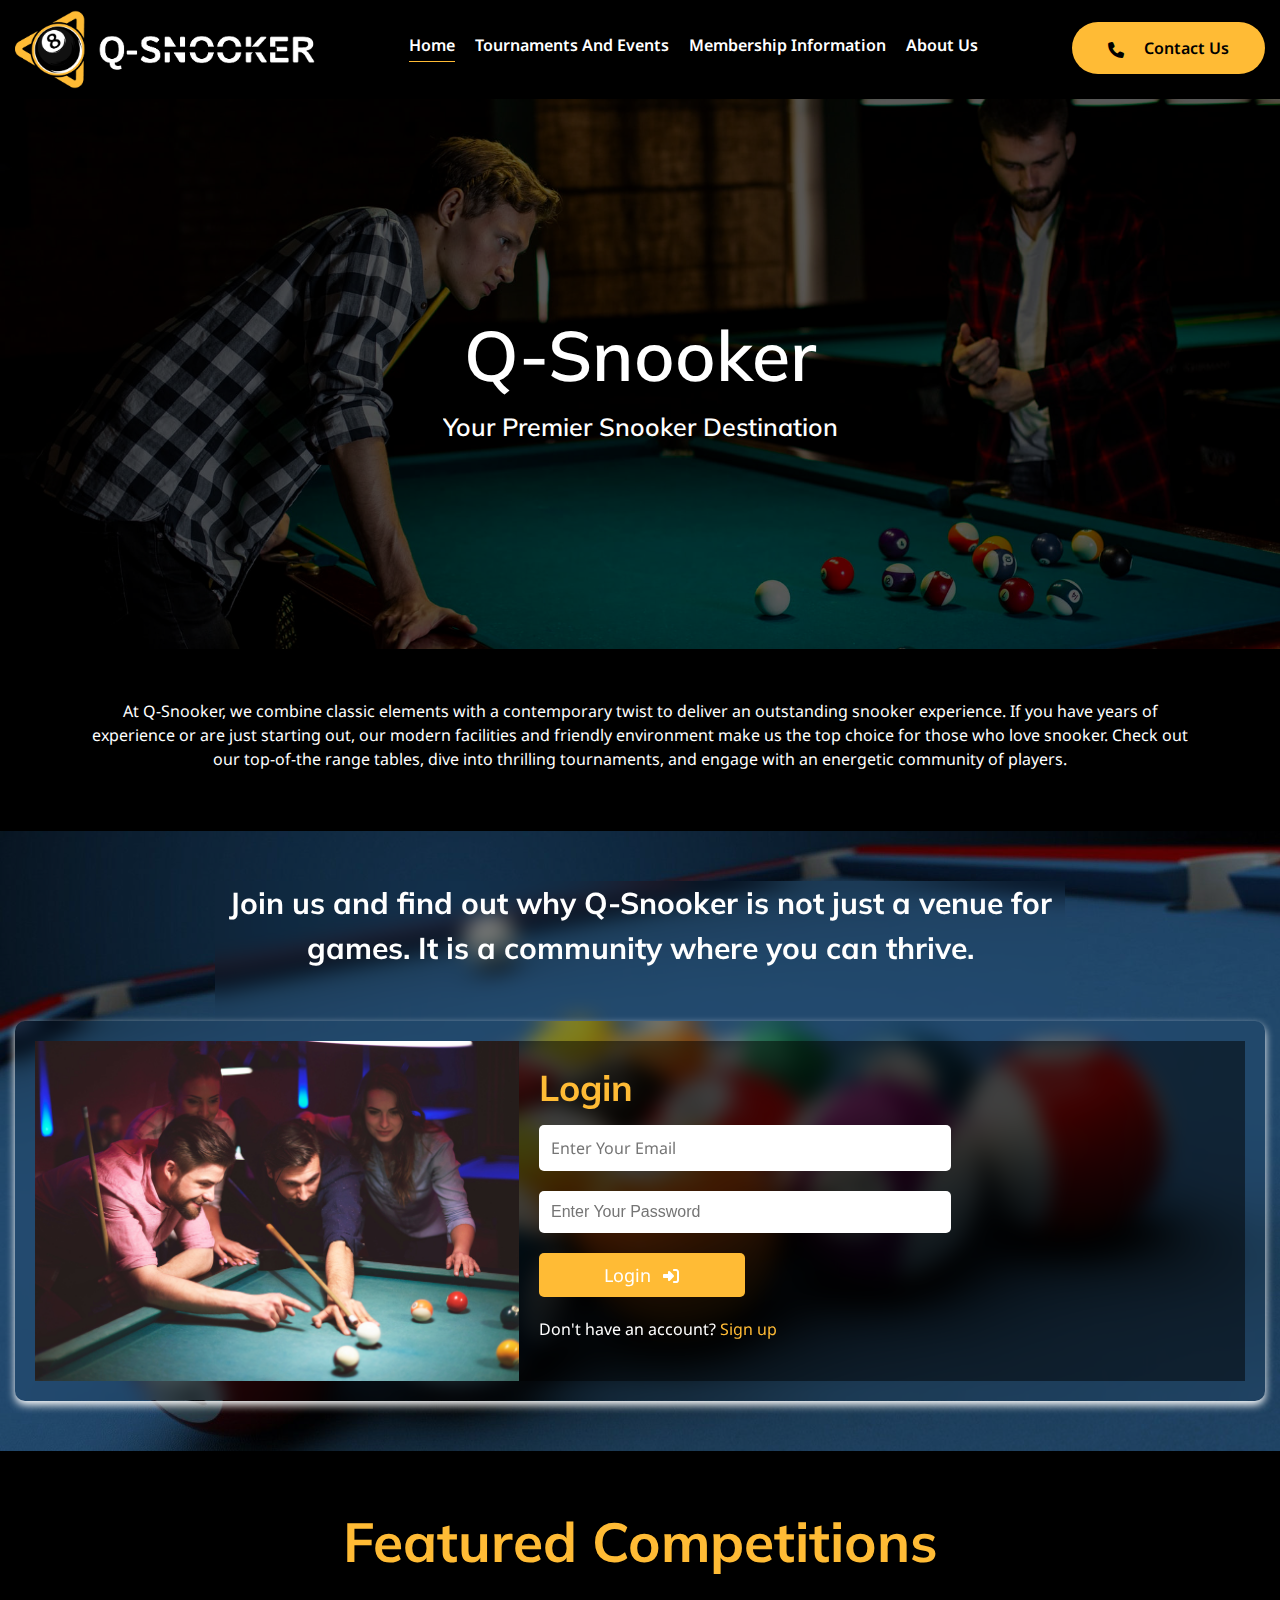
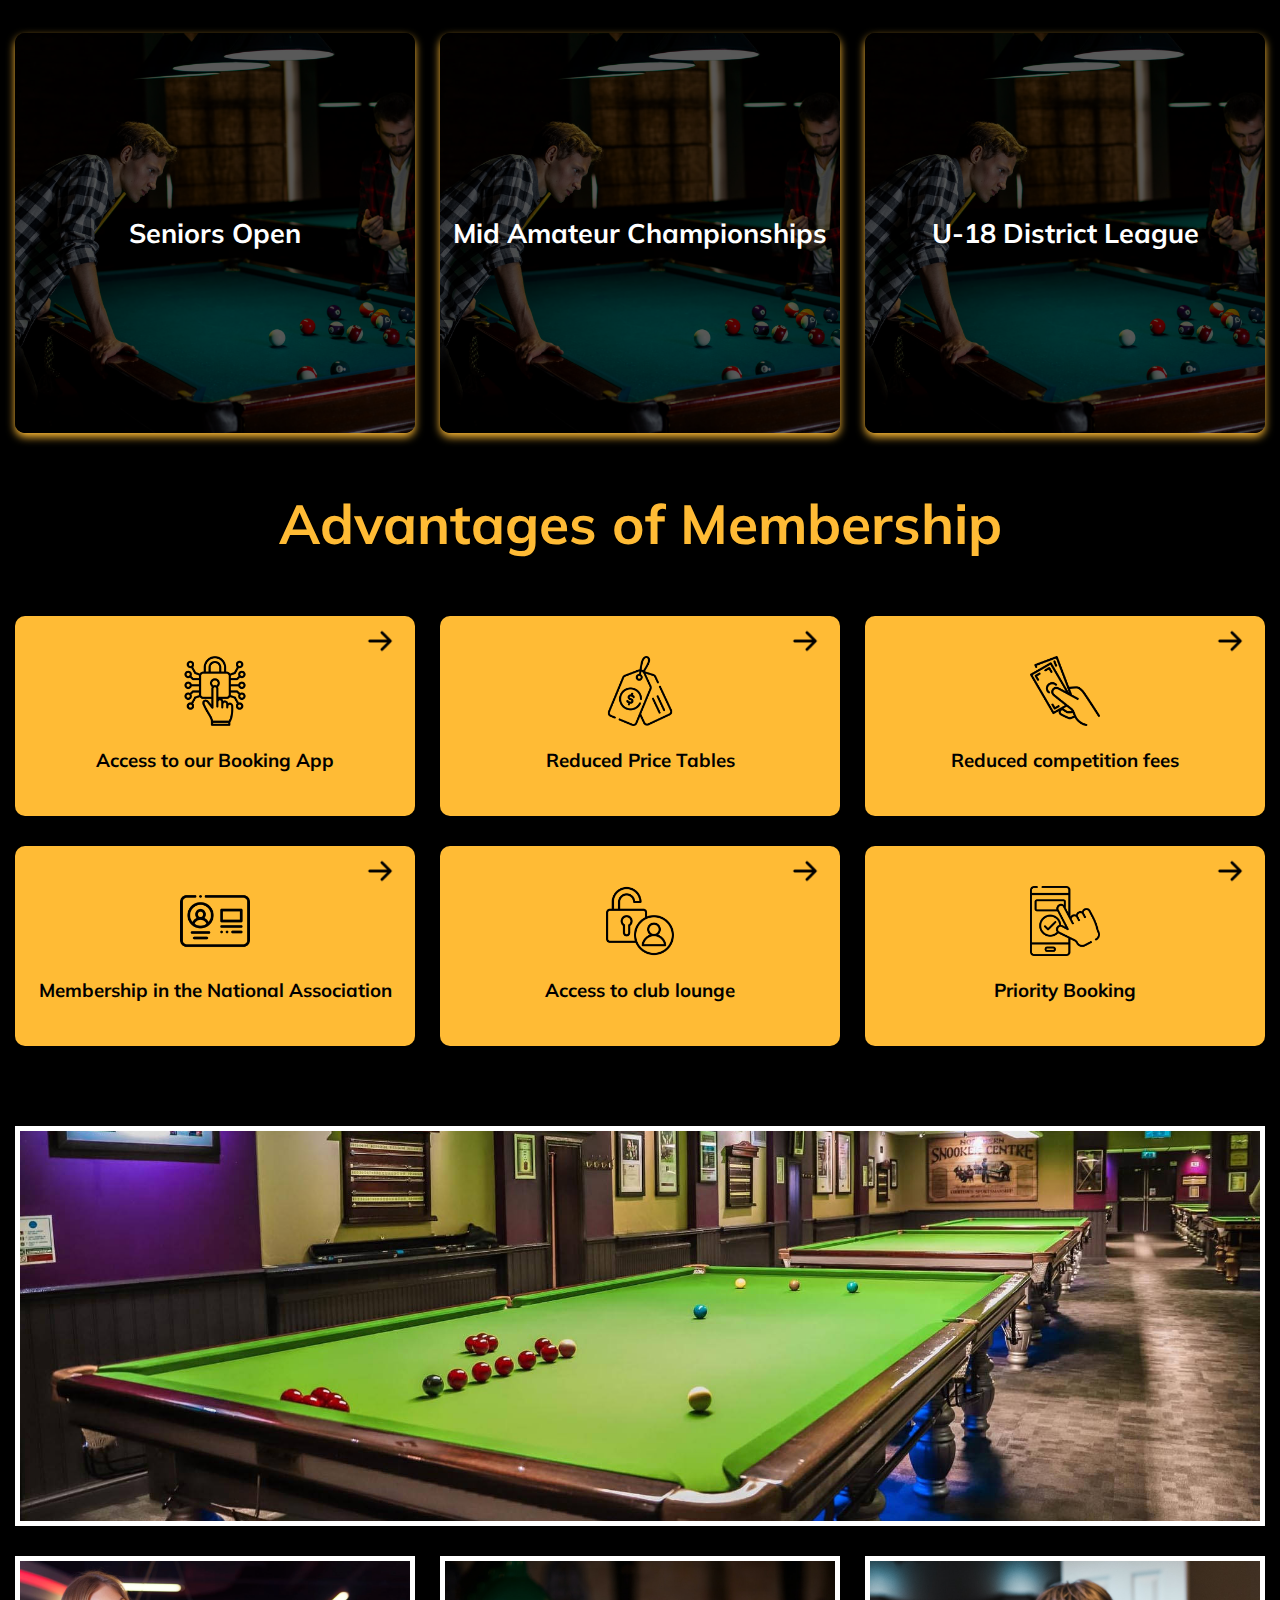
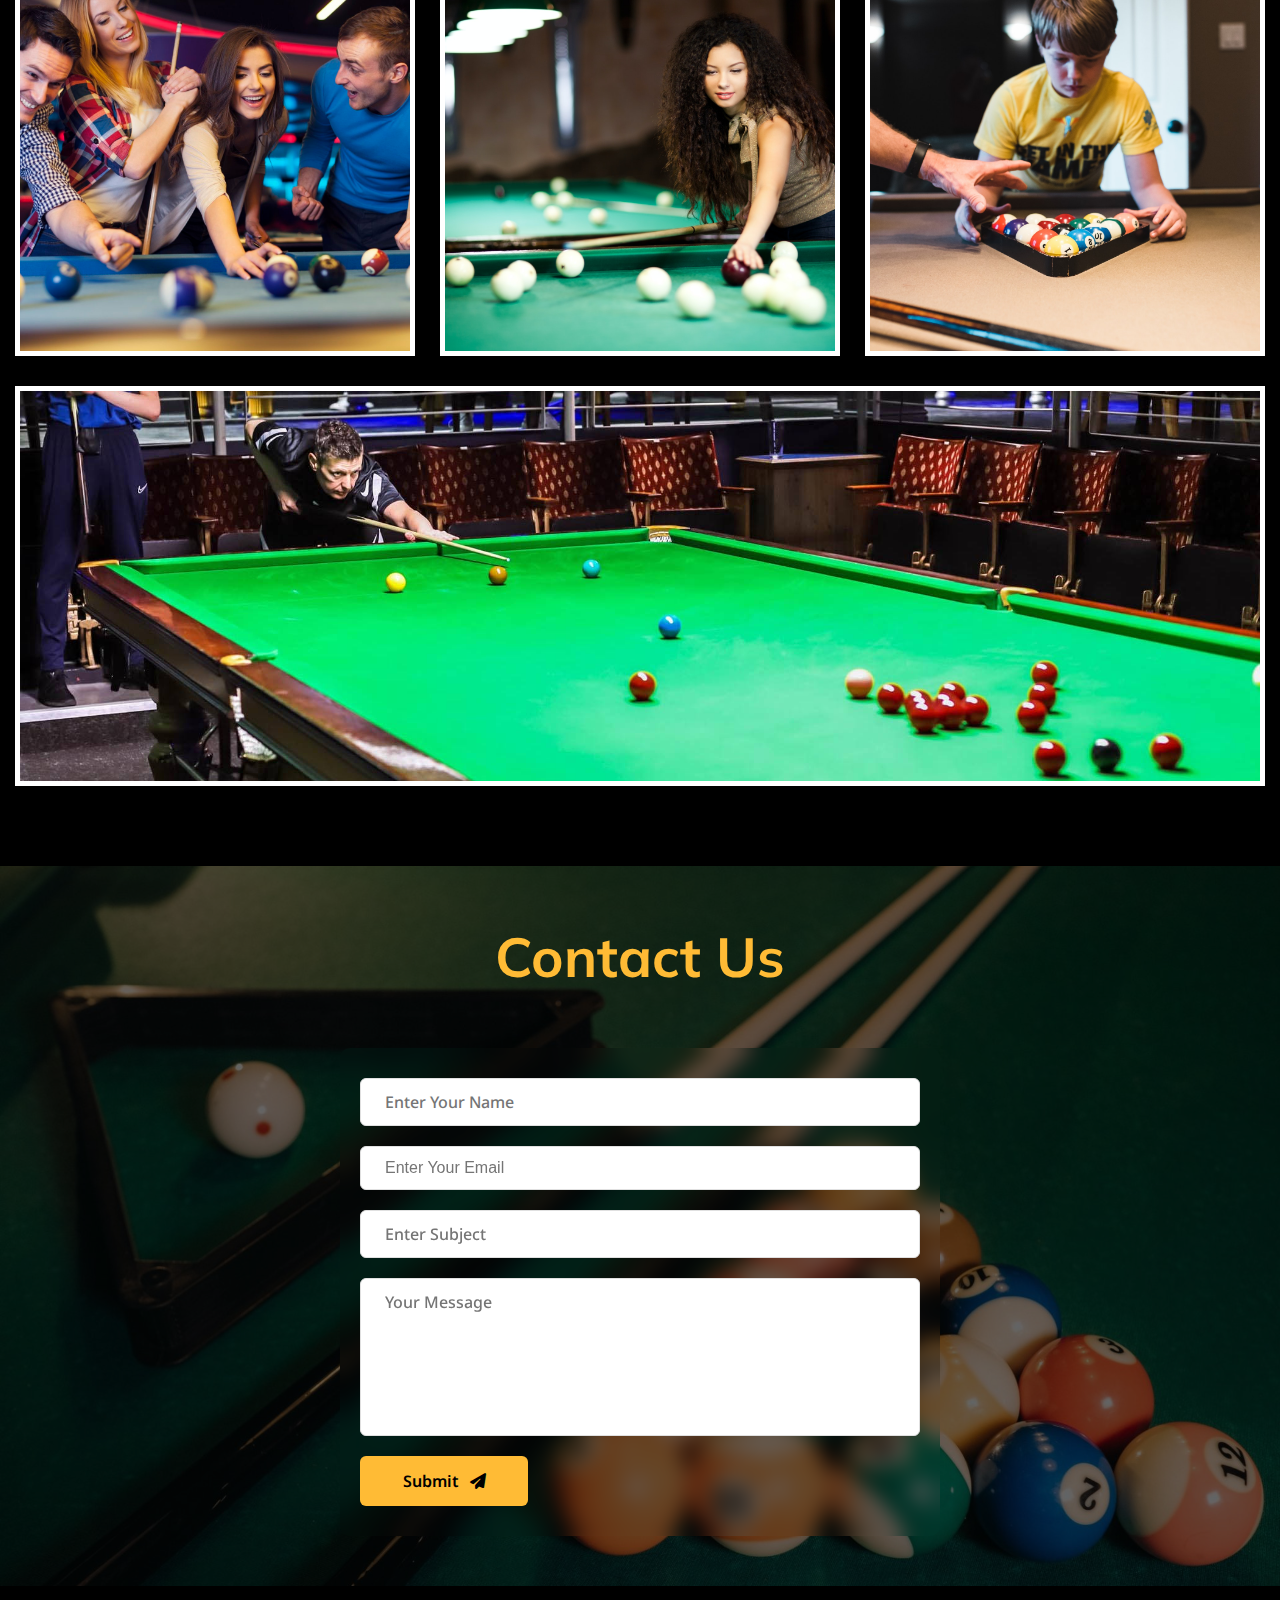
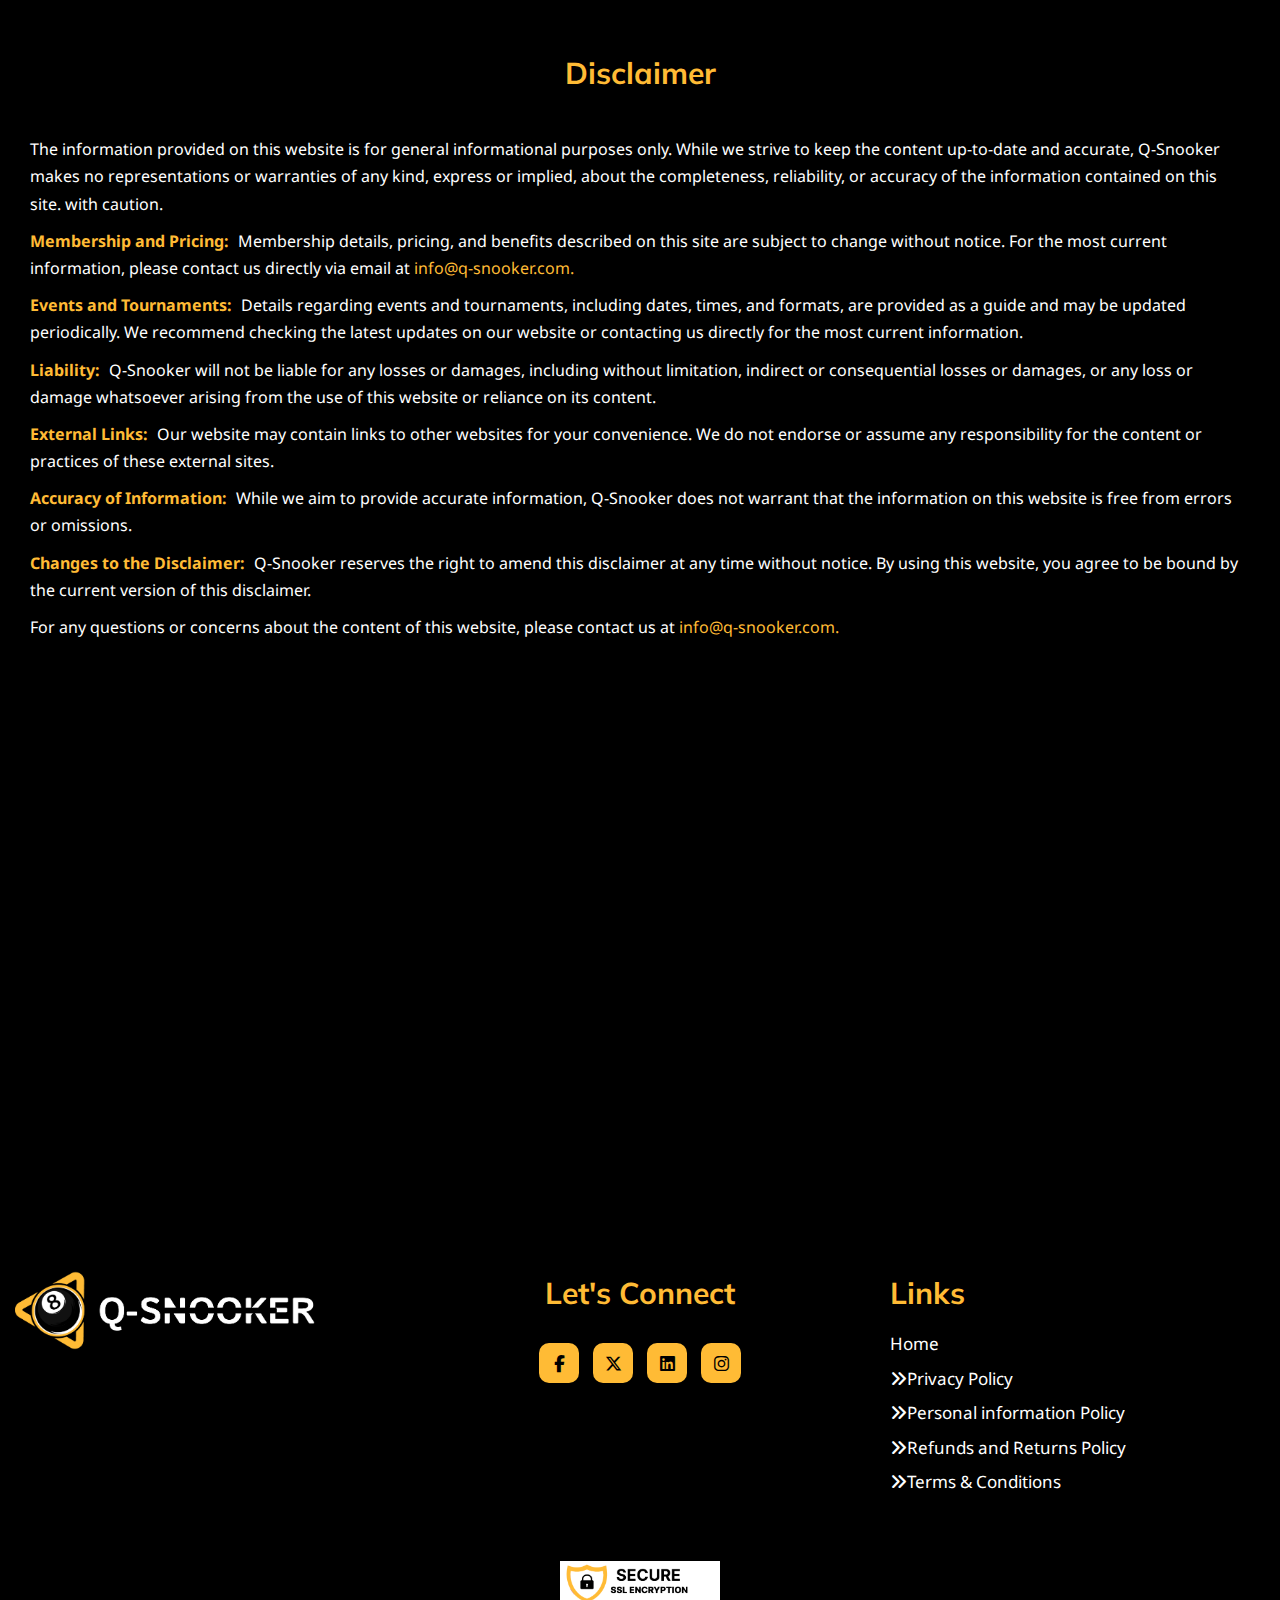
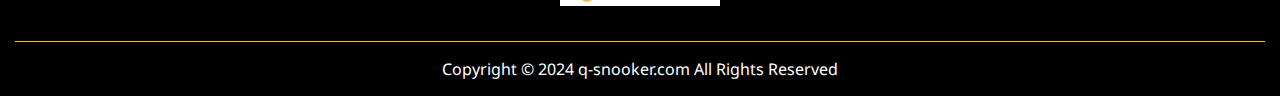
==== commit a07241fa: "done" ====
--- a/index.html
+++ b/index.html
@@ -419,11 +419,11 @@
                     <div class="footer-links footer-items">
                         <h3>Links</h3>
                         <ul>
-                            <li><a href="./">Home</a></li>      
-                            <li><a href="privacy-policy">Privacy Policy</a></li>
-                            <li><a href="personal-information">Personal information Policy</a></li>
-                            <li><a href="return-refunds">Refunds and Returns Policy</a></li>
-                            <li><a href="terms-conditions">Terms & Conditions</a></li>
+                            <li><a href="./">Home</a></li>
+                            <li><a href="privacy-policy"><i class="fa-solid fa-angles-right footer-arrow"></i>Privacy Policy</a></li>
+                            <li><a href="personal-information"><i class="fa-solid fa-angles-right footer-arrow"></i>Personal information Policy</a></li>
+                            <li><a href="return-refunds"><i class="fa-solid fa-angles-right footer-arrow"></i>Refunds and Returns Policy</a></li>
+                            <li><a href="terms-conditions"><i class="fa-solid fa-angles-right footer-arrow"></i>Terms & Conditions</a></li>
                         </ul>
                     </div>
                 </div>
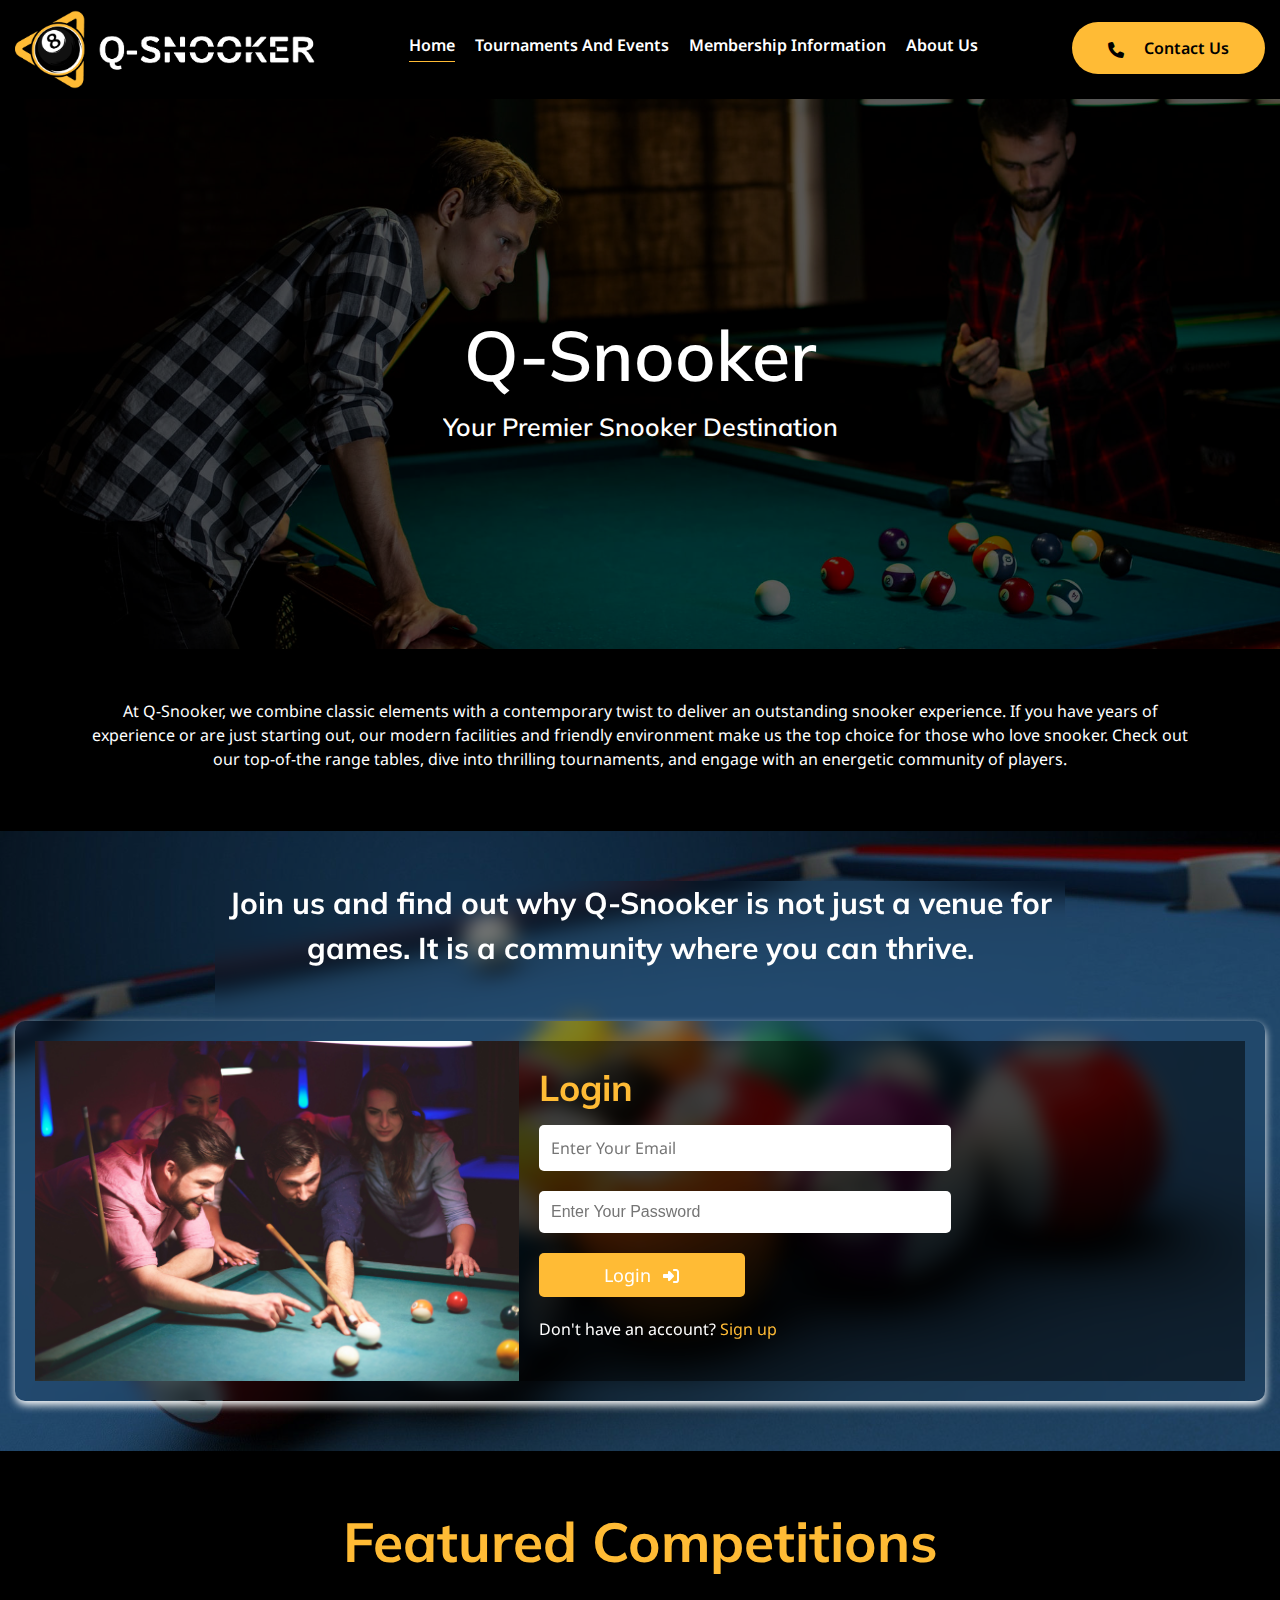
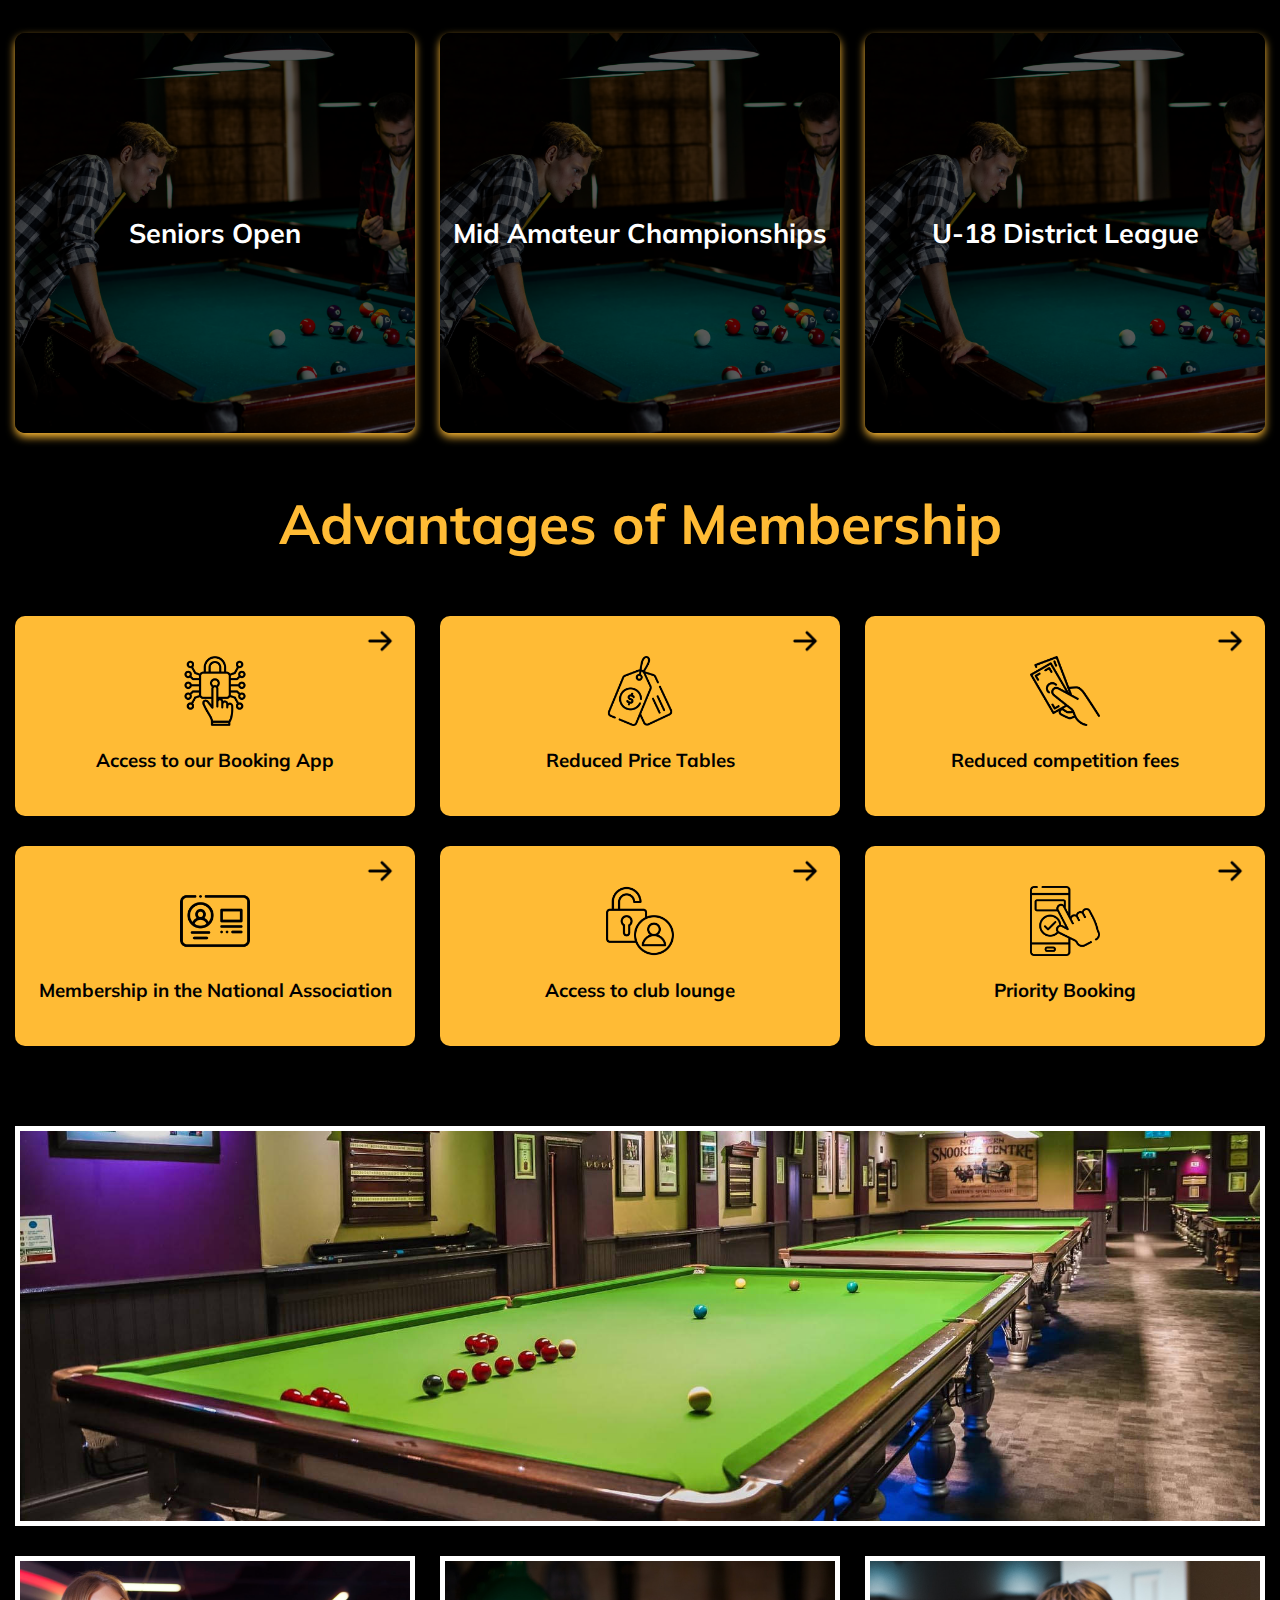
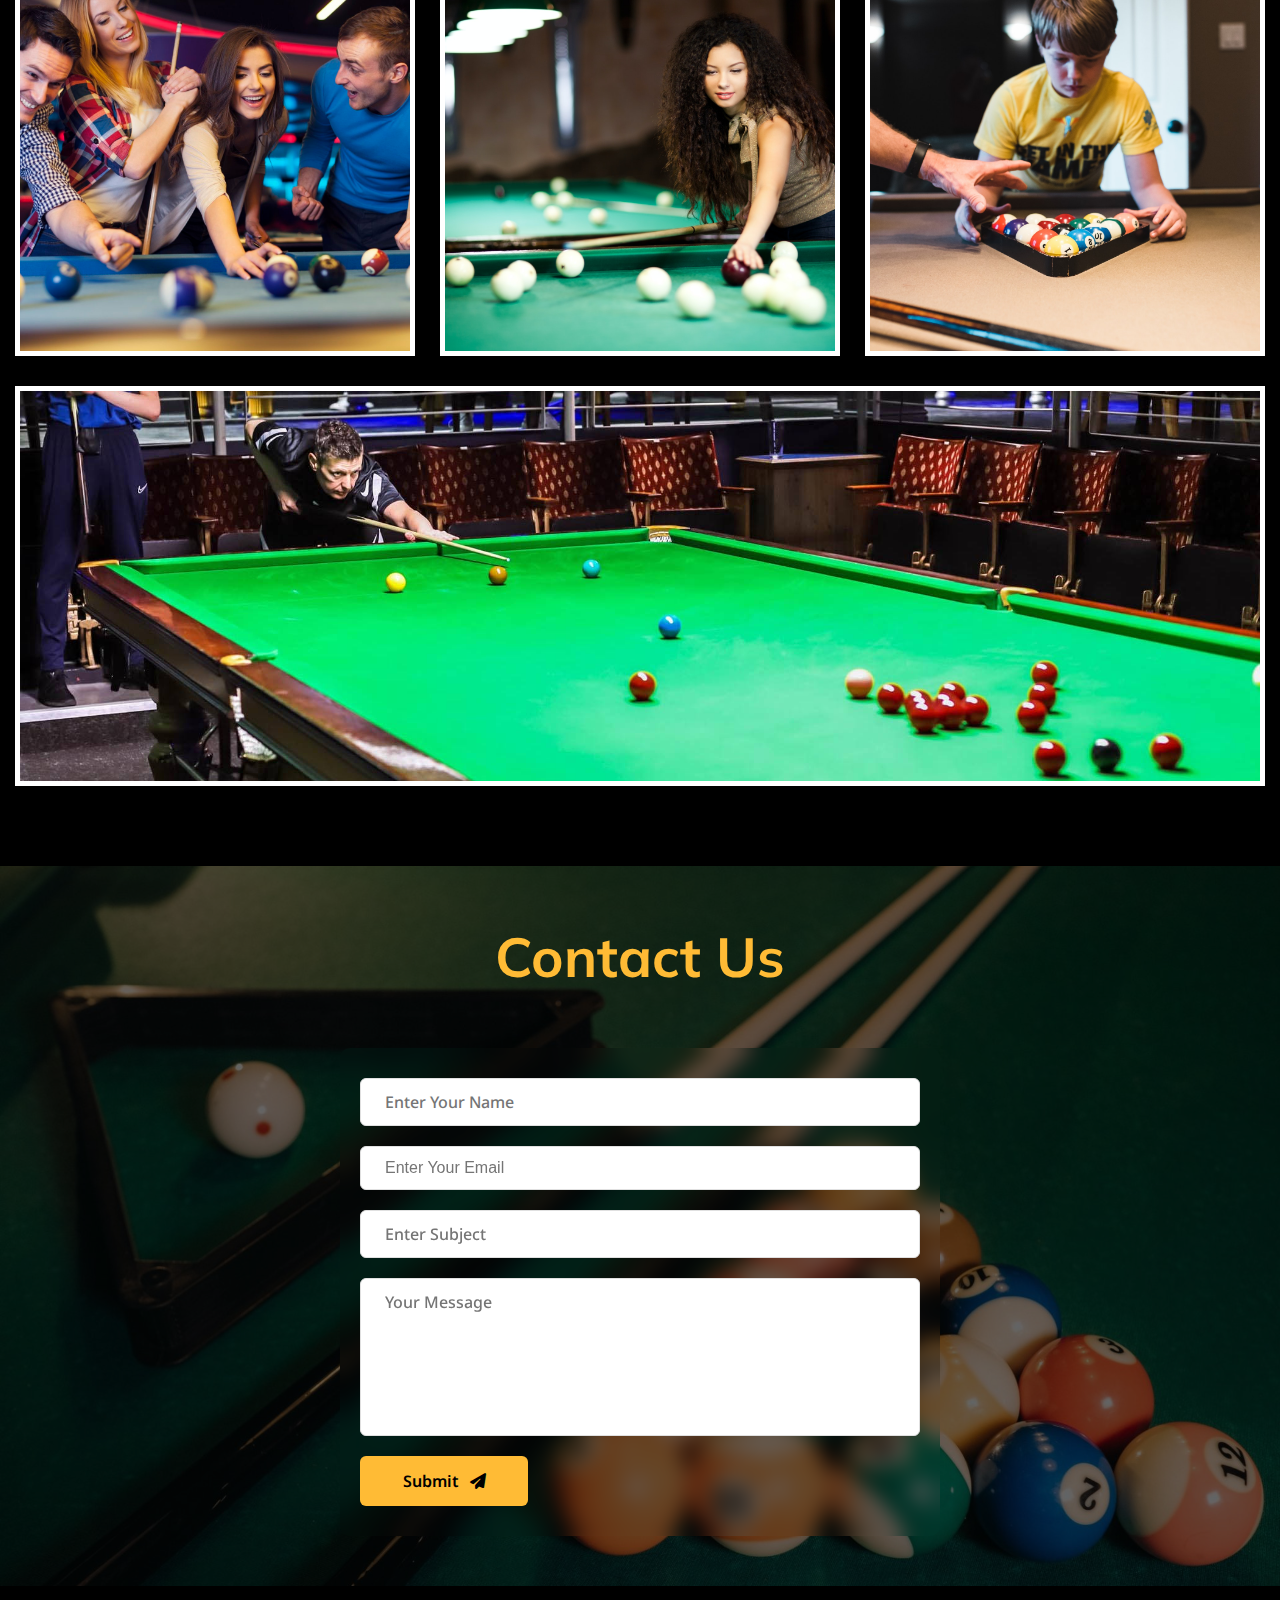
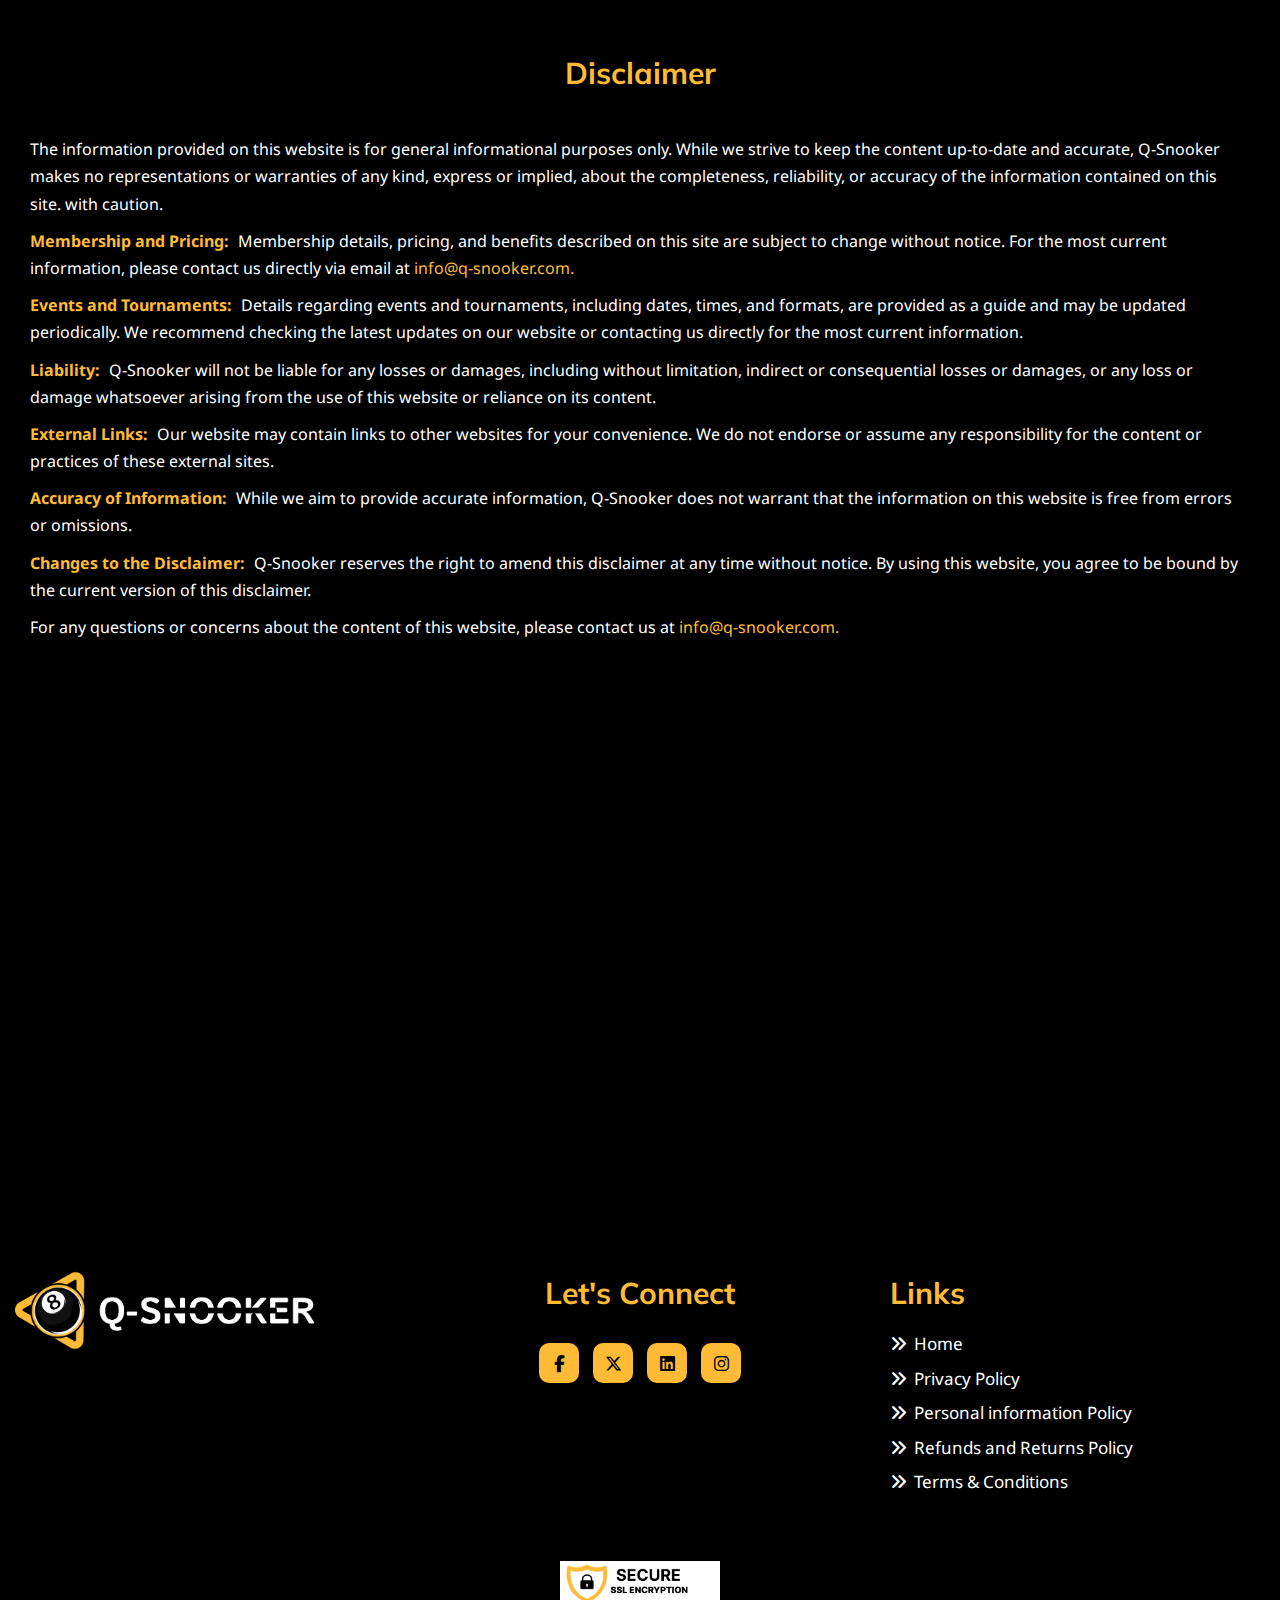
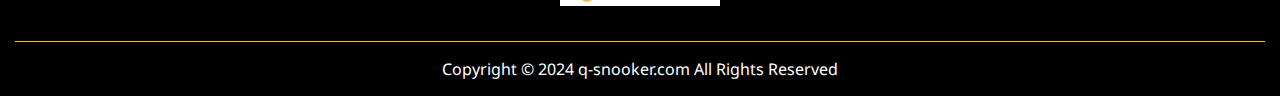
==== commit bf4c8623: "done" ====
--- a/index.html
+++ b/index.html
@@ -419,7 +419,7 @@
                     <div class="footer-links footer-items">
                         <h3>Links</h3>
                         <ul>
-                            <li><a href="./">Home</a></li>
+                            <li><a href="./"><i class="fa-solid fa-angles-right footer-arrow"></i>Home</a></li>
                             <li><a href="privacy-policy"><i class="fa-solid fa-angles-right footer-arrow"></i>Privacy Policy</a></li>
                             <li><a href="personal-information"><i class="fa-solid fa-angles-right footer-arrow"></i>Personal information Policy</a></li>
                             <li><a href="return-refunds"><i class="fa-solid fa-angles-right footer-arrow"></i>Refunds and Returns Policy</a></li>
--- a/assets/css/style.css
+++ b/assets/css/style.css
@@ -835,6 +835,9 @@
 .footer-icons {
     min-width: 20px;
     margin-right: 6px;
+}
+.footer-arrow{
+    margin-right: 7px;
 }
 
 .copyright {
@@ -909,6 +912,88 @@
 /* Social Icons CSS End */
 
 
+/* Sub Pages CSS Start */
+.sub-pages span.heading-like {
+    color: #FFBB35;
+    font-weight: 700;
+    font-size: 17px;
+}
+
+.sub-pages-content-section {
+    background-image: url("../images/sub-pages-bg.png");
+    background-position: center;
+    background-size: cover;
+    background-repeat: no-repeat;
+    background-attachment: fixed;
+}
+
+
+.sub-pages-group {
+    margin-bottom: 35px;
+    padding: 20px;
+    box-shadow: 0px 0px 4px 3px #FFBB35;
+    border-radius: 10px;
+}
+
+.sub-pages-group:last-child {
+    margin-bottom: 0px;
+}
+
+.sub-pages-group h3 {
+    font-size: 27px;
+    margin-bottom: 10px;
+    color: #FFBB35;
+}
+
+.sub-pages-group h4 {
+    font-size: 18px;
+    margin-bottom: 10px;
+    color: #fff;
+}
+
+.sub-pages-group p {
+    margin-bottom: 10px;
+    font-size: 17px;
+    font-weight: 500;
+    color: #fff;
+}
+
+.sub-pages-group ul li {
+    margin-bottom: 10px;
+    list-style-type: disc;
+    margin-left: 17px;
+    color: #ffff;
+}
+
+.sub-pages-group h3 a {
+    color: #FFBB35;
+    transition: 0.3s all ease-in-out;
+}
+
+.sub-pages-group h3 a:hover {
+    color: red;
+    transform: translateX(2px);
+}
+
+.sub-pages-group p a {
+    color: #FFBB35;
+    font-weight: 600;
+    font-size: 17px;
+    transition: 0.3s all ease-in-out;
+}
+
+.sub-pages-group p a:hover {
+    color: blue;
+    transform: translateX(2px);
+}
+
+.sub-pages-group ul {
+    margin: 10px auto;
+}
+
+/* Sub Pages CSS End */
+
+
 
 
 
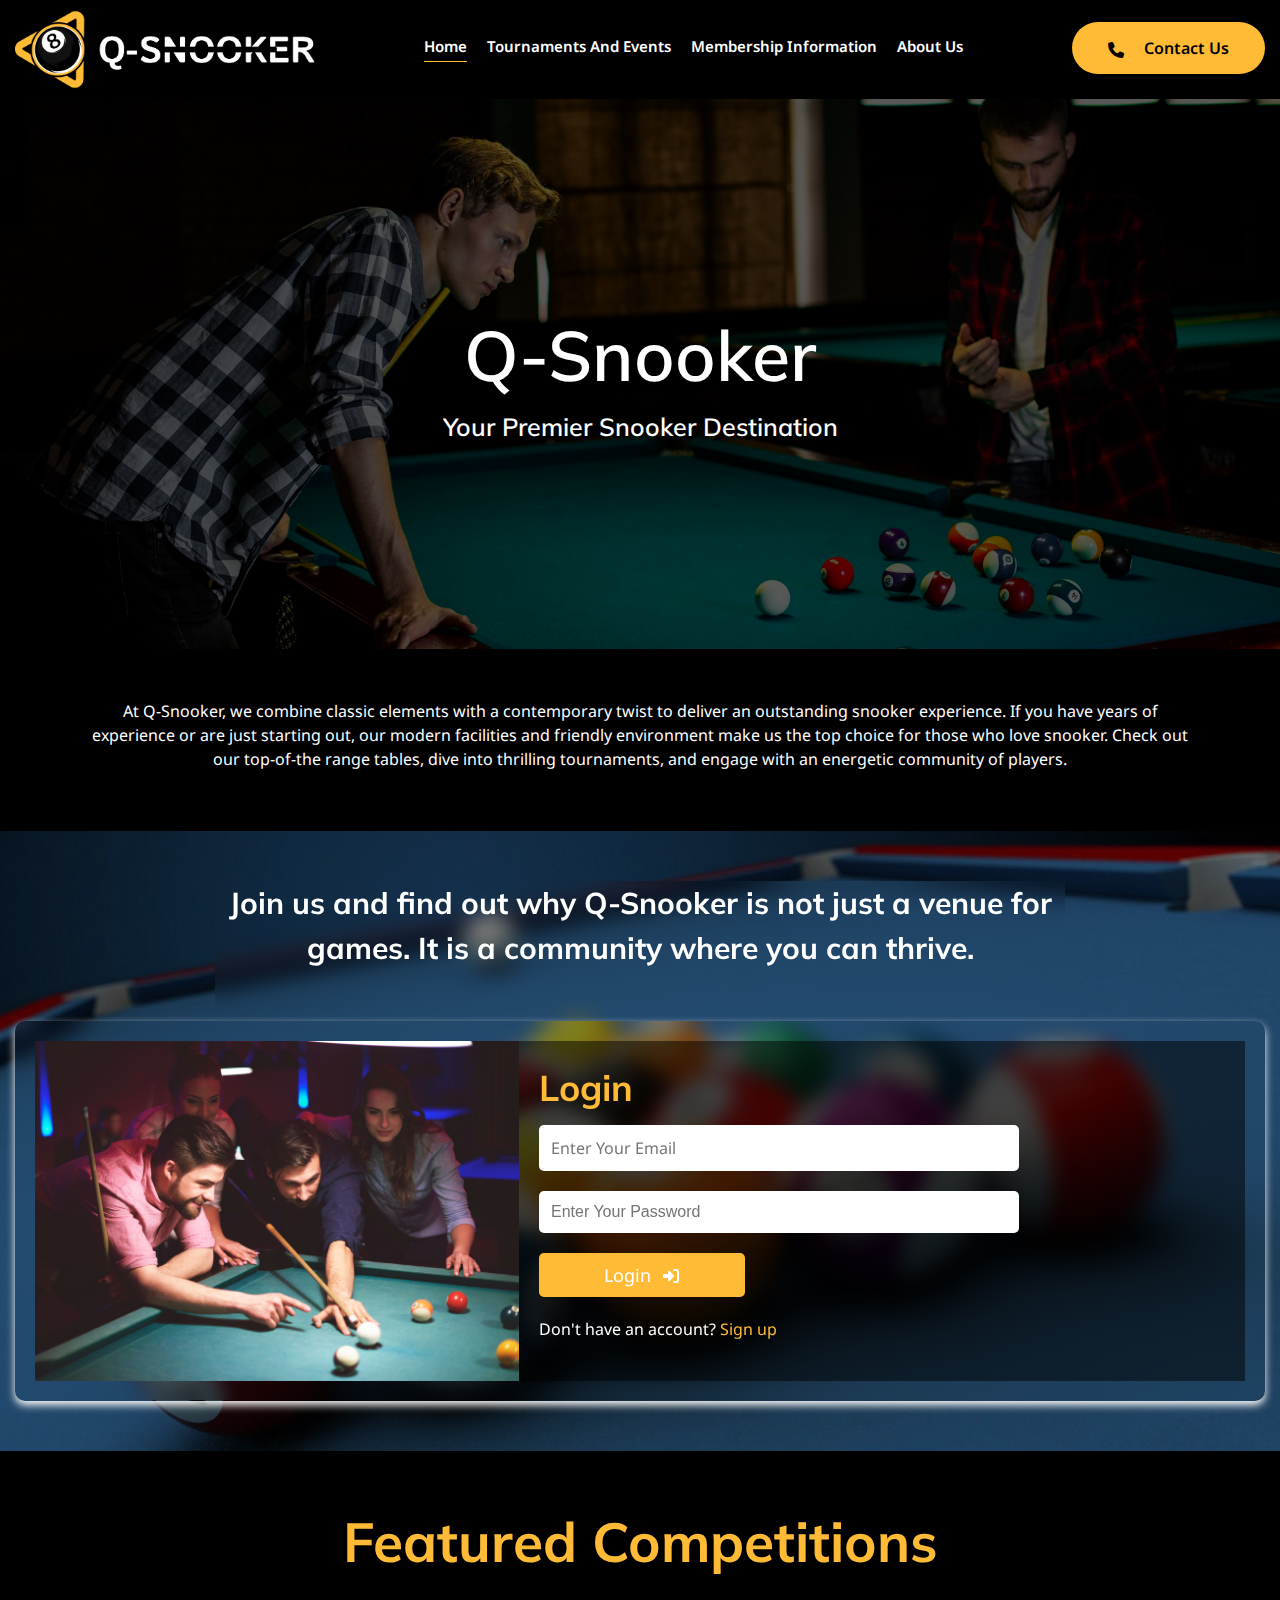
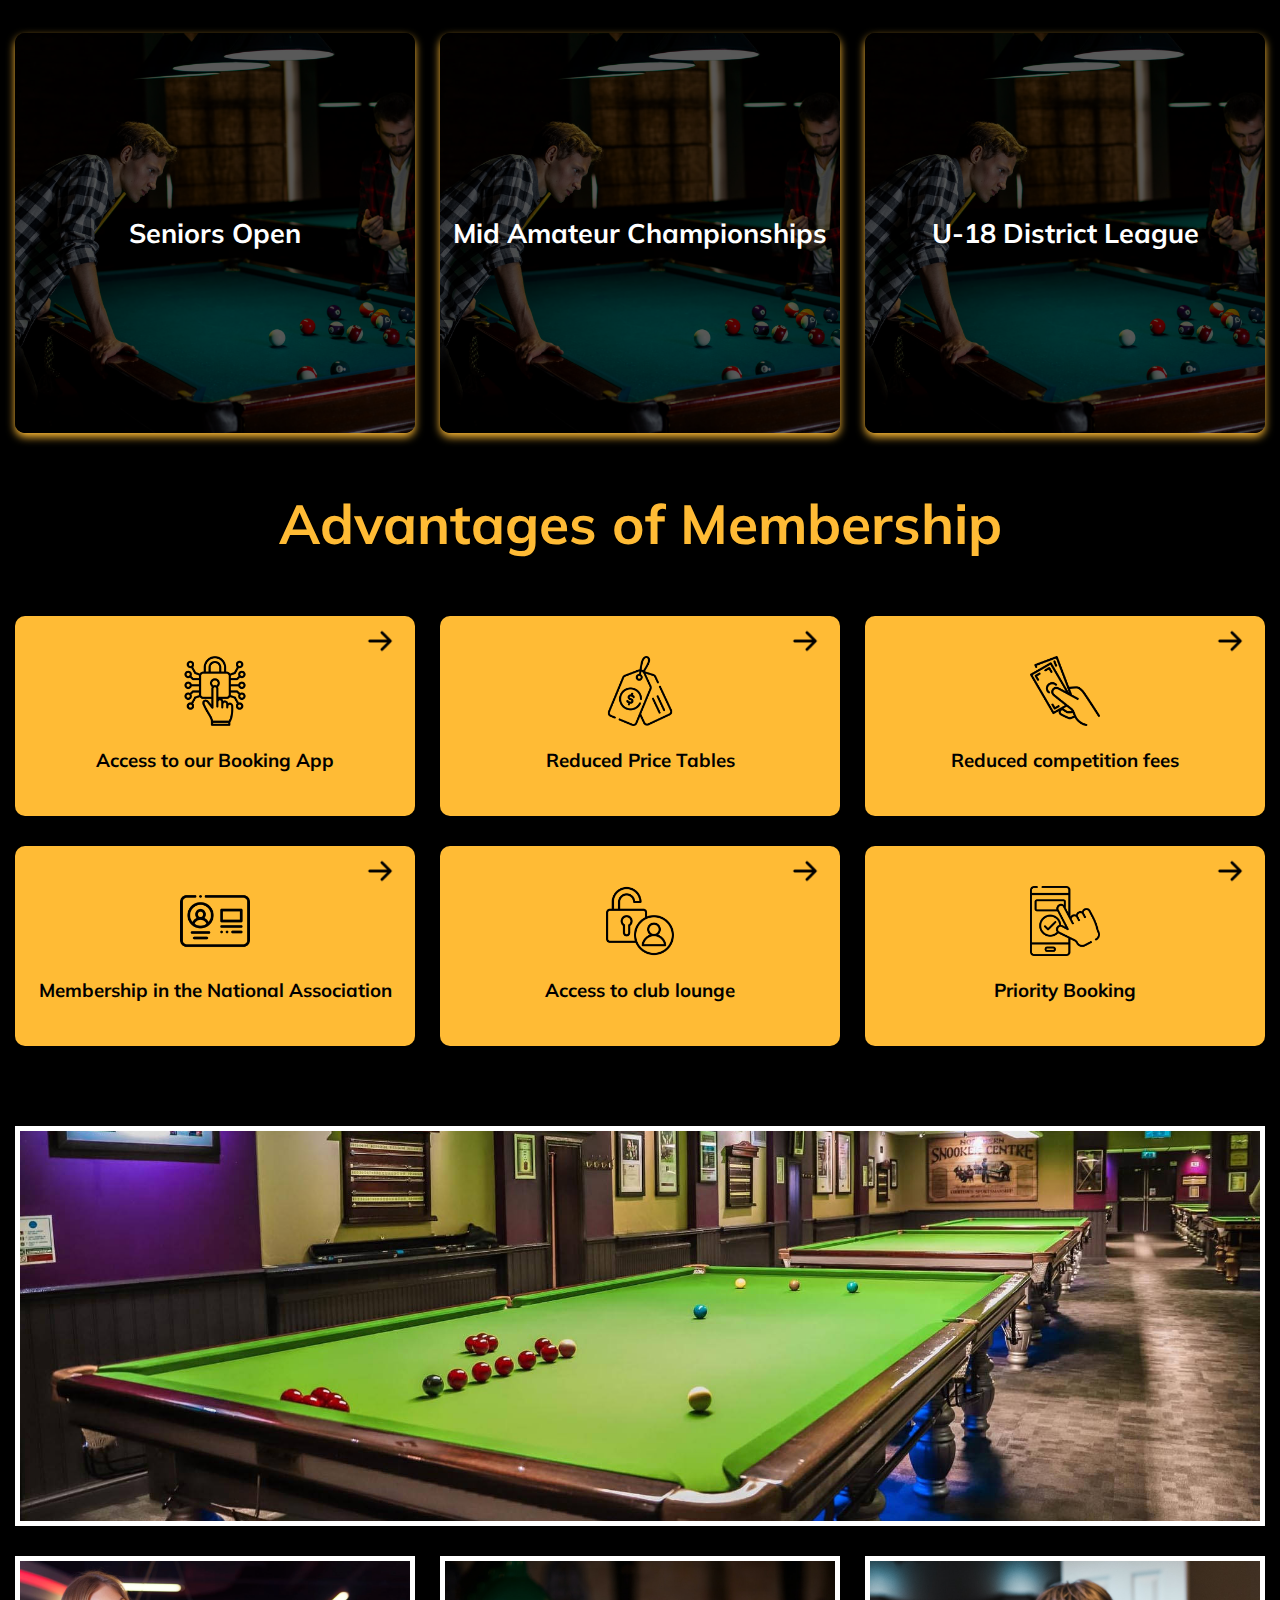
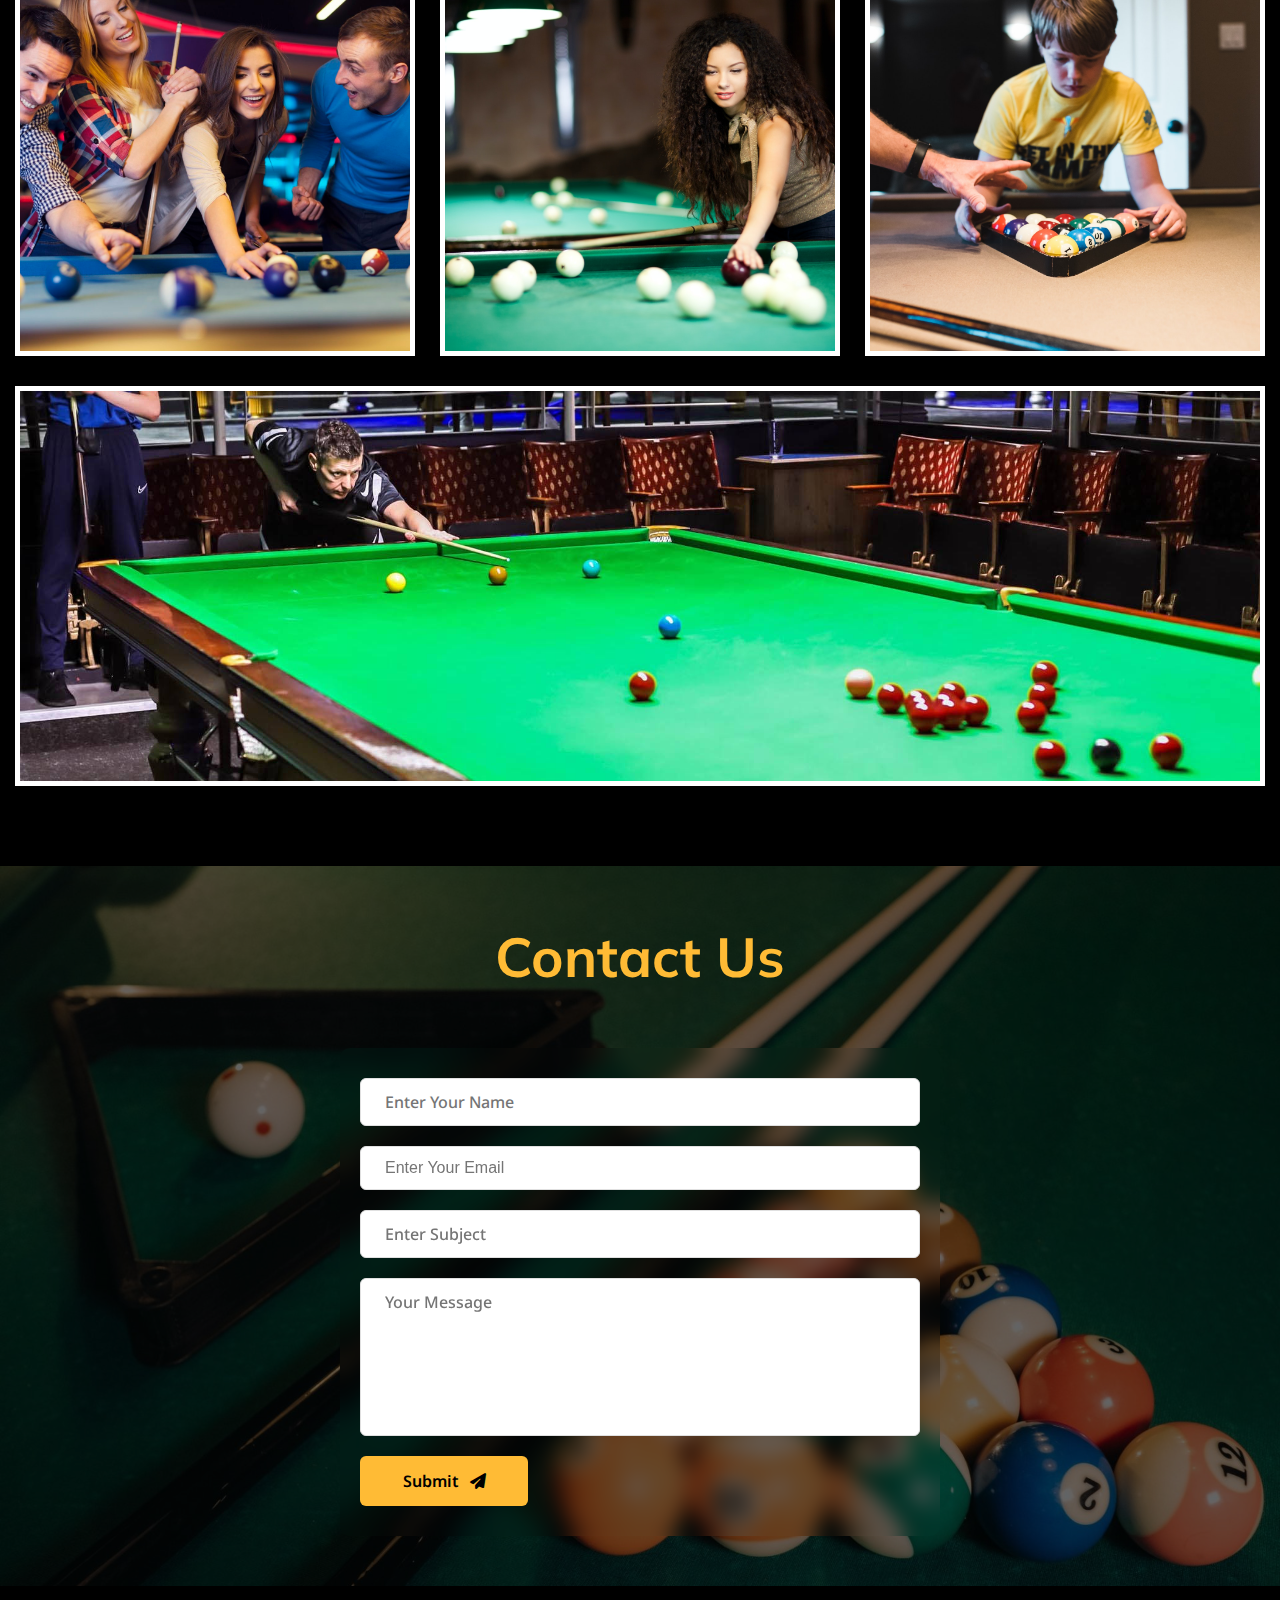
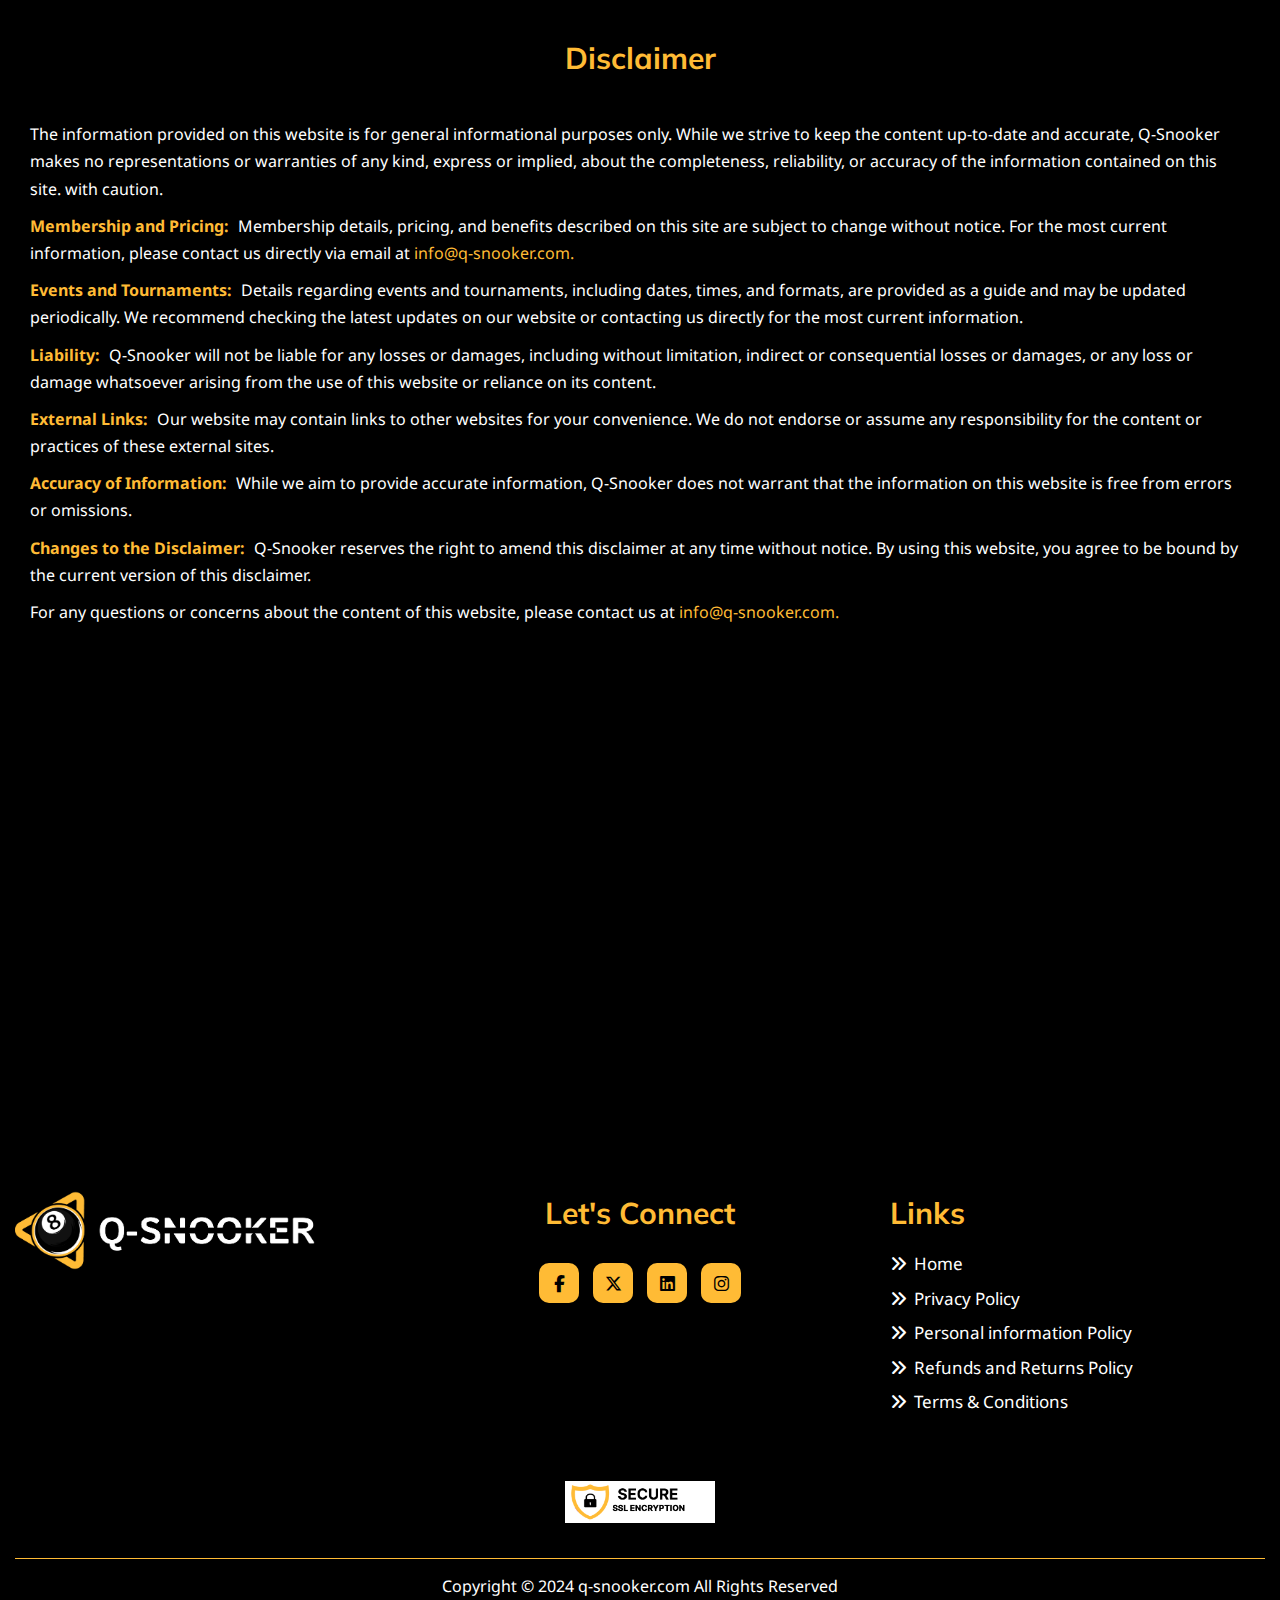
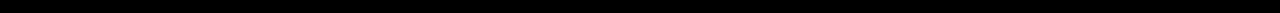
==== commit 0c51724b: "done" ====
--- a/index.html
+++ b/index.html
@@ -27,7 +27,7 @@
                         <li><a href="tournaments-events">Tournaments and Events</a></li>
                         <li><a href="membership-information">Membership Information</a></li>
                         <li><a href="about-us">About Us</a></li>
-                        <li><a class="desktop-hide contact-us-btn butn" href="contact-us">Contact Us</a></li>
+                        <li><a class="desktop-hide butn" href="contact-us">Contact Us</a></li>
                     </ul>
                     <div class="close-icon"><i class="fa-solid fa-x"></i></div>
                 </div>
@@ -389,7 +389,7 @@
     <!-- Disclaimer Section End -->
 
         <!-- Footer Start -->
-        <footer class="footer pt-5">
+        <footer class="footer">
             <div class="container">
 
                 <div class="footer-map pb-5">
--- a/assets/css/style.css
+++ b/assets/css/style.css
@@ -164,6 +164,7 @@
     color: #fff;
     transition: 0.5s all ease-in-out;
     border-bottom: solid 1px transparent;
+    font-size: 15px;
 }
 
 .main-navbar ul li a:after {
@@ -212,7 +213,7 @@
 
 .menu-icon {
     display: none;
-    color: #00fadf;
+    color: #FFBB35;
     width: 30px;
     text-align: right;
     cursor: pointer;
@@ -402,7 +403,7 @@
 }
 
 input {
-    width: 60%;
+    width: 70%;
     padding: 12px;
     border: none;
     border-radius: 5px;
@@ -718,7 +719,7 @@
 }
 
 .disclaimer-wrapper {
-    padding: 15px;
+    padding: 0 15px;
 }
 
 .disclaimer-wrapper p {
@@ -784,7 +785,7 @@
     font-weight: 700;
     margin-bottom: 12px;
     text-align: center;
-    color:#FFBB35;
+    color: #FFBB35;
 }
 
 .footer-links h3 {
@@ -809,7 +810,7 @@
 }
 
 .footer .footer-items ul li a:hover {
-    color:#FFBB35;
+    color: #FFBB35;
 }
 
 
@@ -836,7 +837,8 @@
     min-width: 20px;
     margin-right: 6px;
 }
-.footer-arrow{
+
+.footer-arrow {
     margin-right: 7px;
 }
 
@@ -853,7 +855,7 @@
 }
 
 .ssl-certificate img {
-    max-width: 160px;
+    max-width: 150px;
 }
 
 /* Footer CSS End */
@@ -993,10 +995,208 @@
 
 /* Sub Pages CSS End */
 
-
-
-
-
+/* Other Page CSS Start */ 
+ 
+/* Tournaments Events Page CSS Start */
+.tornaments-events-cards-content ul li p img {
+    width: 30px;
+    height: 31px;
+    margin-right: 5px;
+    vertical-align: middle;
+    display: inline-block;
+    margin-bottom: 8px;
+    margin-top: 10px;
+}
+
+.tornaments-events-cards-content p {
+    color: #fff;
+    line-height: 1.1;
+}
+
+.tournaments-events-cards {
+    display: flex;
+    flex-wrap: wrap;
+    margin-bottom: 35px;
+    box-shadow: #FFBB35 0px 4px 10px, #FFBB35 0px 8px 10px, #FFBB35 0px 5px 10px;
+    padding: 20px;
+    border-radius: 15px;
+}
+
+.tornaments-events-cards-image {
+    width: 40%;
+}
+
+.tornaments-events-cards-content {
+    width: 60%;
+    padding: 20px;
+}
+.tornaments-events-cards-content h3 {
+    color: #fff;
+    font-size: 30px;
+}
+
+.tornaments-events-cards-image img {
+    height: 100%;
+    width: 100%;
+    object-fit: cover;
+}
+.help-us-wrapper p {
+    color: #fff;
+    margin-bottom: 10px;
+    text-align: center;
+    line-height: 1.5;
+}
+/* Accordion CSS Start */
+.accordion {
+    background-color:#FFBB35;
+    border-radius: 0px;
+    justify-content: flex-start;
+    align-items: stretch;
+    display: grid;
+    grid-template-columns: 1fr;
+    grid-template-rows: .1fr 0fr;
+    overflow: hidden;
+    transition: grid-template-rows .3s cubic-bezier(.19, 1, .22, 1);
+    margin: .75rem 0
+}
+
+.accordion .top {
+    cursor: pointer;
+    justify-content: space-between;
+    align-items: flex-start;
+    padding: .9375rem;
+    display: flex;
+    position: relative
+}
+
+.accordion .top .text {
+    font-size: 1.125rem;
+    font-weight: 600;
+    white-space: wrap;
+    color: #ffffff;
+}
+
+.accordion .top img {
+    width: 1.5rem;
+    align-self: flex-start;
+    display: inline-block;
+    max-width: 100%;
+    vertical-align: middle;
+    border: 0;
+    transition: transform .3s cubic-bezier(.175, .885, .32, 1.275);
+    filter: brightness(0) invert(1);
+}
+
+.accordion .top input {
+    position: absolute;
+    inset: 0;
+    cursor: pointer;
+    appearance: none;
+    width:100%;
+    background: none;
+}
+.accordion .top .text {
+    font-size: 1.125rem;
+    font-weight: 600;
+    white-space: wrap;
+    color: #000;
+}
+.accordion .bottom .text p {
+    padding: 10px 0;
+}
+
+.accordion .top img {
+    width: 1.5rem;
+    align-self: flex-start;
+    display: inline-block;
+    max-width: 100%;
+    vertical-align: middle;
+    border: 0;
+    transition: transform .3s cubic-bezier(.175, .885, .32, 1.275);
+    filter: brightness(0) invert(1);
+}
+
+.accordion .top input {
+    position: absolute;
+    inset: 0;
+    cursor: pointer;
+    appearance: none;
+    width:100%;
+    background: none;
+}
+
+.accordion .bottom {
+    padding-inline: 1.7rem;
+    overflow: hidden;
+    transition: all .3s cubic-bezier(.19, 1, .22, 1);
+    background-color: #fff;
+}
+
+.accordion .bottom .text {
+    margin-left: 0;
+    margin: 0;
+    font-size: 1rem;
+    color: #000;
+}
+
+.accordion:has(input:checked) {
+    grid-template-rows: .1fr 1fr
+}
+
+.accordion:has(input:checked) .top img {
+    transform: rotateZ(45deg)
+}
+.accordion-wrap {
+    margin-top: 3.75rem;
+}
+.accordion:has(input:checked) {
+    grid-template-rows: .1fr 1fr
+}
+
+.accordion:has(input:checked) .top img {
+    transform: rotateZ(45deg)
+}
+.accordion-wrap {
+    margin-top: 3.75rem;
+}
+/* Tournaments Events Page CSS Start */
+/* Other Page CSS End */
+
+/* Contact Us Page CSS Start */
+
+/* Contact Form CSS Start */
+.form-section {
+    display: flex;
+    justify-content: space-between;
+    flex-wrap: wrap;
+}
+
+.form-image {
+    width: 40%;
+    overflow: hidden;
+}
+
+.form-image img {
+    width: 100%;
+    object-fit: cover;
+    height: 100%;
+}
+
+.form-container {
+    width: 60%;
+    padding: 20px;
+    background-image: url("../images/form-bg.jpg");
+    background-size: cover;
+    background-repeat: no-repeat;
+    background-color: rgba(0 0 0/50%);
+    background-blend-mode: multiply;
+}
+
+.form-wrapper {
+    height: 100%;
+    width: 100%;
+}
+/* Contact Form CSS End*/
 
 
 
@@ -1054,4 +1254,13 @@
     background-color: #fff;
 }
 
-/* Cookies CSS End */+/* Cookies CSS End */
+
+/* accordion section css start */
+
+/* accordion section css end */
+
+
+
+
+
--- a/assets/css/responsive.css
+++ b/assets/css/responsive.css
@@ -1,13 +1,110 @@
 @media screen and (max-width:1200px) {
+    .main-navbar {
+        position: fixed;
+        top: 0;
+        left: 0;
+        height: 100vh;
+        width: 100%;
+        padding: 50px;
+        background-color: #000;
+        transform: translateY(-100%);
+        transition: all 0.3s linear;
+        z-index: 100;
+        color: #fff;
+        flex-direction: column;
+        justify-content: center;
+        overflow: hidden;
+     }
+  
+     .menuToggle .main-navbar {
+        transform: translateY(0);
+        justify-content: flex-start;
+     }
+  
+     .main-navbar ul {
+        flex-direction: column;
+  
+     }
+  
+     .menu-icon {
+        display: block;
+     }
+  
+     .close-icon {
+        position: absolute;
+        top: 20px;
+        right: 20px;
+        display: block;
+        color: #fff;
+        text-align: end;
+        z-index: 55;
+     }
+  
+     .logo img {
+        max-width: 200px;
+     }
+     a.mobile-hide {
+        display: none;
+    }
+    a.desktop-hide.butn {
+        display: block !important;
+    }
+    .banner-text h1 {
+        font-size: 55px;
+    }
+    .banner-text h3 {
+        font-size: 23px;
+    }
+    .banner-image {
+        height: 450px;
+    }
+    .home-signup-wrapper h3 {
+        font-size: 25px;
+    }
+    h2.section-heading {
+        font-size: 50px;
+     }
 
 
 
 }
 
 @media screen and (max-width:991px) {
-  
-
-   
+    .banner-image {
+        height: 370px;
+    }
+    .pages-intro-text-wrapper p {
+        font-size: 15px;
+    }
+    .home-signup-wrapper h3 {
+        font-size: 22px;
+    }
+    .home-signup-wrapper h3 {
+        font-size: 24px;
+    }
+    h2.section-heading {
+        font-size: 45px;
+     }
+     input {
+        font-size: 15px;
+    }
+    .home-featured-image {
+        height: 300px;
+    }
+    .home-featured-text a h3 {
+         font-size: 22px;
+        max-width: 200px;
+        margin: 0 auto;
+    }
+    .disclaimer-wrapper h3 {
+        font-size: 28px;
+    }
+    .disclaimer-wrapper p {
+        font-size: 15px;
+    }
+    .copyright p {
+        font-size: 15px;
+    }
 
 }
 
@@ -15,22 +112,240 @@
 
 
 @media screen and (max-width:767px) {
-   
-     
-
-   
-  
-  
+    .banner-text h1 {
+        font-size: 50px;
+    }
+    .banner-text h3 {
+        font-size: 21px;
+    }
+    .banner-image {
+        height:330px;
+    }
+    .home-signup-wrapper h3 {
+        font-size: 21px;
+    }
+    .form-image ,.form-container {
+        width: 100%;
+    }
+    .form-container{
+        padding: 10px;
+    }
+    h2.section-heading {
+        font-size: 40px;
+     }
+     .form-section input {
+        width: 80%;
+    }
+    .home-featured-image {
+        height: 280px;
+    }
+    .home-featured-cards {
+        width: 48%;
+        margin-bottom: 35px;
+    }
+    .home-featured-cards:last-child {
+        width: 100%;
+    }
+    .home-advantage-icons img {
+        height: 50px;
+        width: 50px;
+    }
+    img.next-page-image {
+        height: 20px;
+        width: 20px;
+    }
+    .home-advantage-content h3 {
+        font-size: 17px;
+    }
+    .home-advantage-cards {
+        min-height: 230px;
+    }
+    .home-gallery-images {
+        height: 270px;
+    }
+    .home-gallery-images:first-child, .home-gallery-images:last-child {
+        height: 240px;
+    }
+    .disclaimer-wrapper h3 {
+        font-size: 26px;
+    }
+    .links a {
+        margin: 0;
+        padding-bottom: 10px;
+        display: block;
+        font-size: 17px;
+     }
+  
+     .links a:last-child {
+        padding-bottom: 0;
+     }
+  
+     .links-social {
+        align-items: flex-start;
+     }
+  
+     .logo-bottom img {
+        max-width: 250px;
+     }
+  
+  
+     .footer-items h3 {
+        font-size: 26px;
+     }
+     .logo-bottom {
+        width: 100%;
+        margin-bottom: 30px;
+    }
+    .footer-connect,.footer-links{
+        width: 48%;
+    }
+    .footer-items h3 {
+        text-align: left;
+    }
+    .social-icons {
+        justify-content: left;
+       }
+       .copyright p {
+        font-size: 14px;
+    }
+
 
 }
 
-@media screen and (max-width:575px) {  
-   
-  
+@media screen and (max-width:575px) {
+    .banner-text h1 {
+        font-size: 45px;
+    }
+    .banner-text h3 {
+        font-size: 19px;
+    }
+    .banner-image {
+        height: 290px;
+    }
+    .pages-intro-text-wrapper {
+        padding: 0;
+    }
+    .pages-intro-text-wrapper p {
+        font-size: 14px;
+    }
+    .home-signup-wrapper h3 {
+        font-size: 18px;
+    }
+    h2.section-heading {
+        font-size: 35px;
+    }
+
+     input {
+        font-size: 14px;
+    }
+    .form-section input {
+        width: 100%;
+    }
+    .form-section {
+        padding: 10px;
+    }
+    .home-featured-cards {
+        width: 100%;
+        margin-bottom: 35px;
+    }
+    .home-featured-image {
+        height: 260px;
+    }
+    .home-advantage-cards {
+        width: 48%;
+        min-height: 250px;
+    }
+    .home-gallery-images {
+        width: 100%;
+        height: 260px;
+    }
+    form.contact-form {
+        padding: 20px 10px;
+    }
+    .formbold-btn {
+        width: 35%;
+    }
+    .disclaimer-wrapper h3 {
+        font-size: 24px;
+    }
+    .disclaimer-wrapper p {
+        font-size: 14px;
+    }
+    .copyright p {
+        font-size: 13px;
+    }
+    .footer .footer-items ul li a {
+        font-size: 15px;
+    }
+
+
+
 }
 
 
-@media screen and (max-width:480px) {  
-   
-  
+@media screen and (max-width:480px) {
+    .banner-text h1 {
+        font-size: 40px;
+    }
+    .banner-text h3 {
+        font-size: 17px;
+    }
+    .banner-image {
+        height: 230px;
+    }
+    .home-signup-wrapper h3 {
+        font-size: 15px;
+    }
+    .form-section h2 {
+        font-size: 26px;
+    }
+    h2.section-heading {
+        font-size: 30px;
+    }
+    .form-section button {
+        width: 50%;
+    }
+    .home-featured-image {
+        height: 230px;
+    }
+    .home-featured-text a h3 {
+        font-size: 22px;
+    }
+    .home-advantage-cards {
+        width: 100%;
+    }
+    .home-gallery-images {
+          height: 220px;
+    }
+    .formbold-btn {
+        padding: 10px 32px;
+        width: 55%;
+    }
+    .disclaimer-wrapper h3 {
+        font-size: 22px;
+    }
+    .footer-items {
+        width: 100%;
+        margin-bottom: 30px;
+     }
+  
+     .footer-items:last-child {
+        margin-bottom: 0;
+     }
+  
+     .footer-items h3 {
+        text-align: left;
+     }
+  
+     .social-icons {
+        justify-content: flex-start;
+     }
+  
+     .logo-bottom img {
+        max-width: 200px;
+     }
+     .copyright p {
+        font-size: 12px;
+    }
+
 }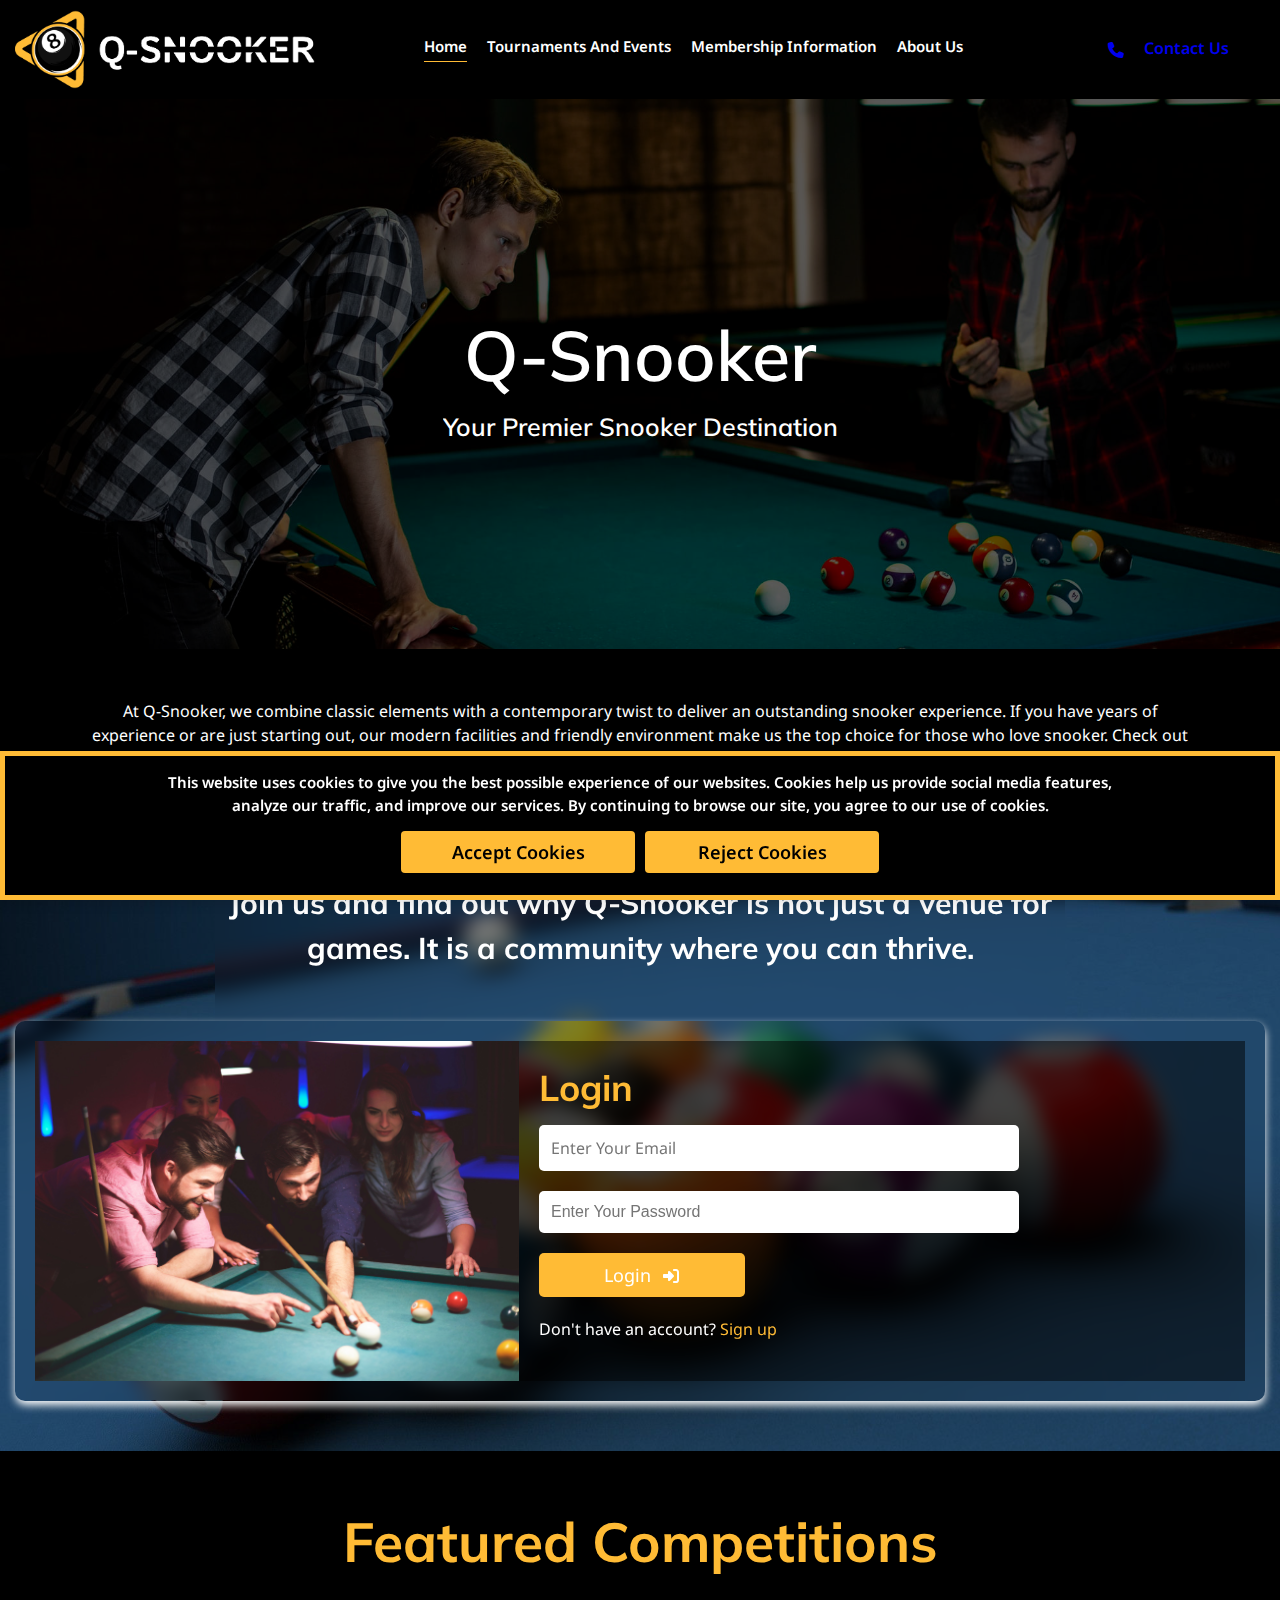
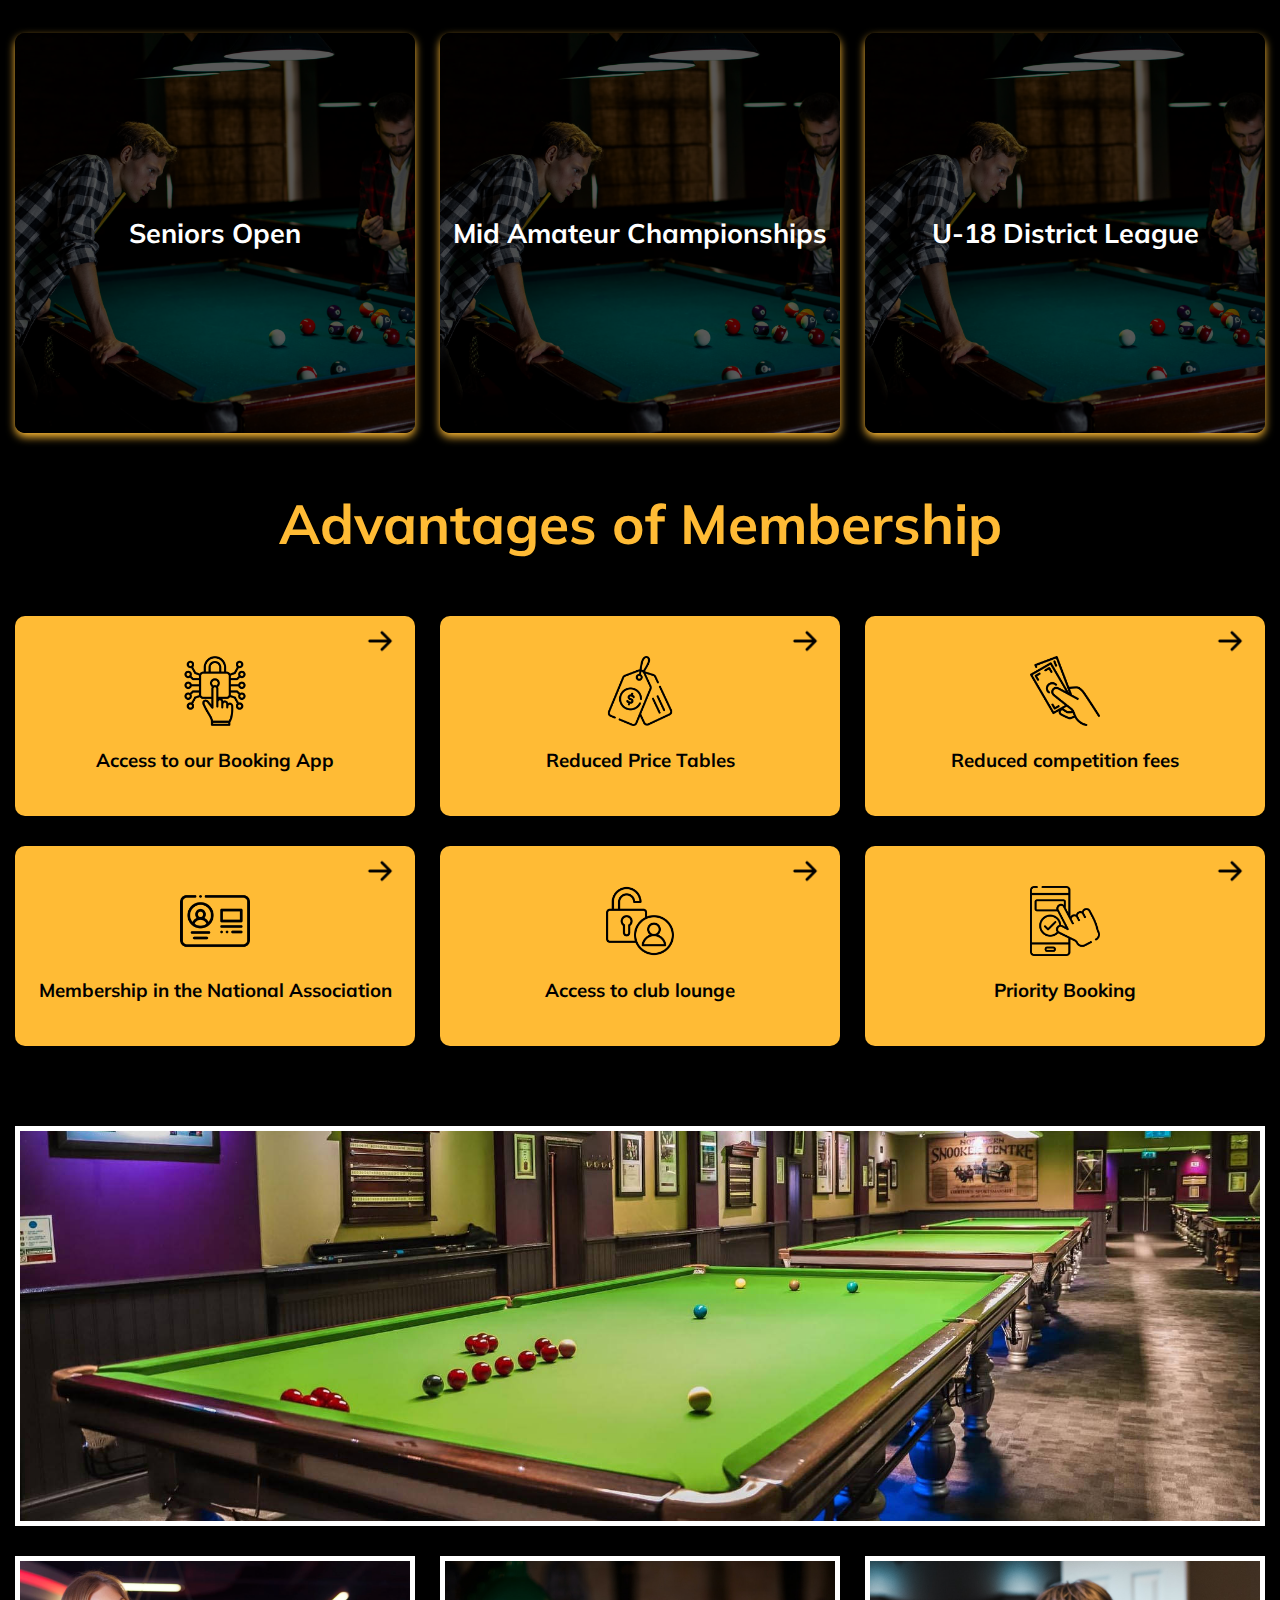
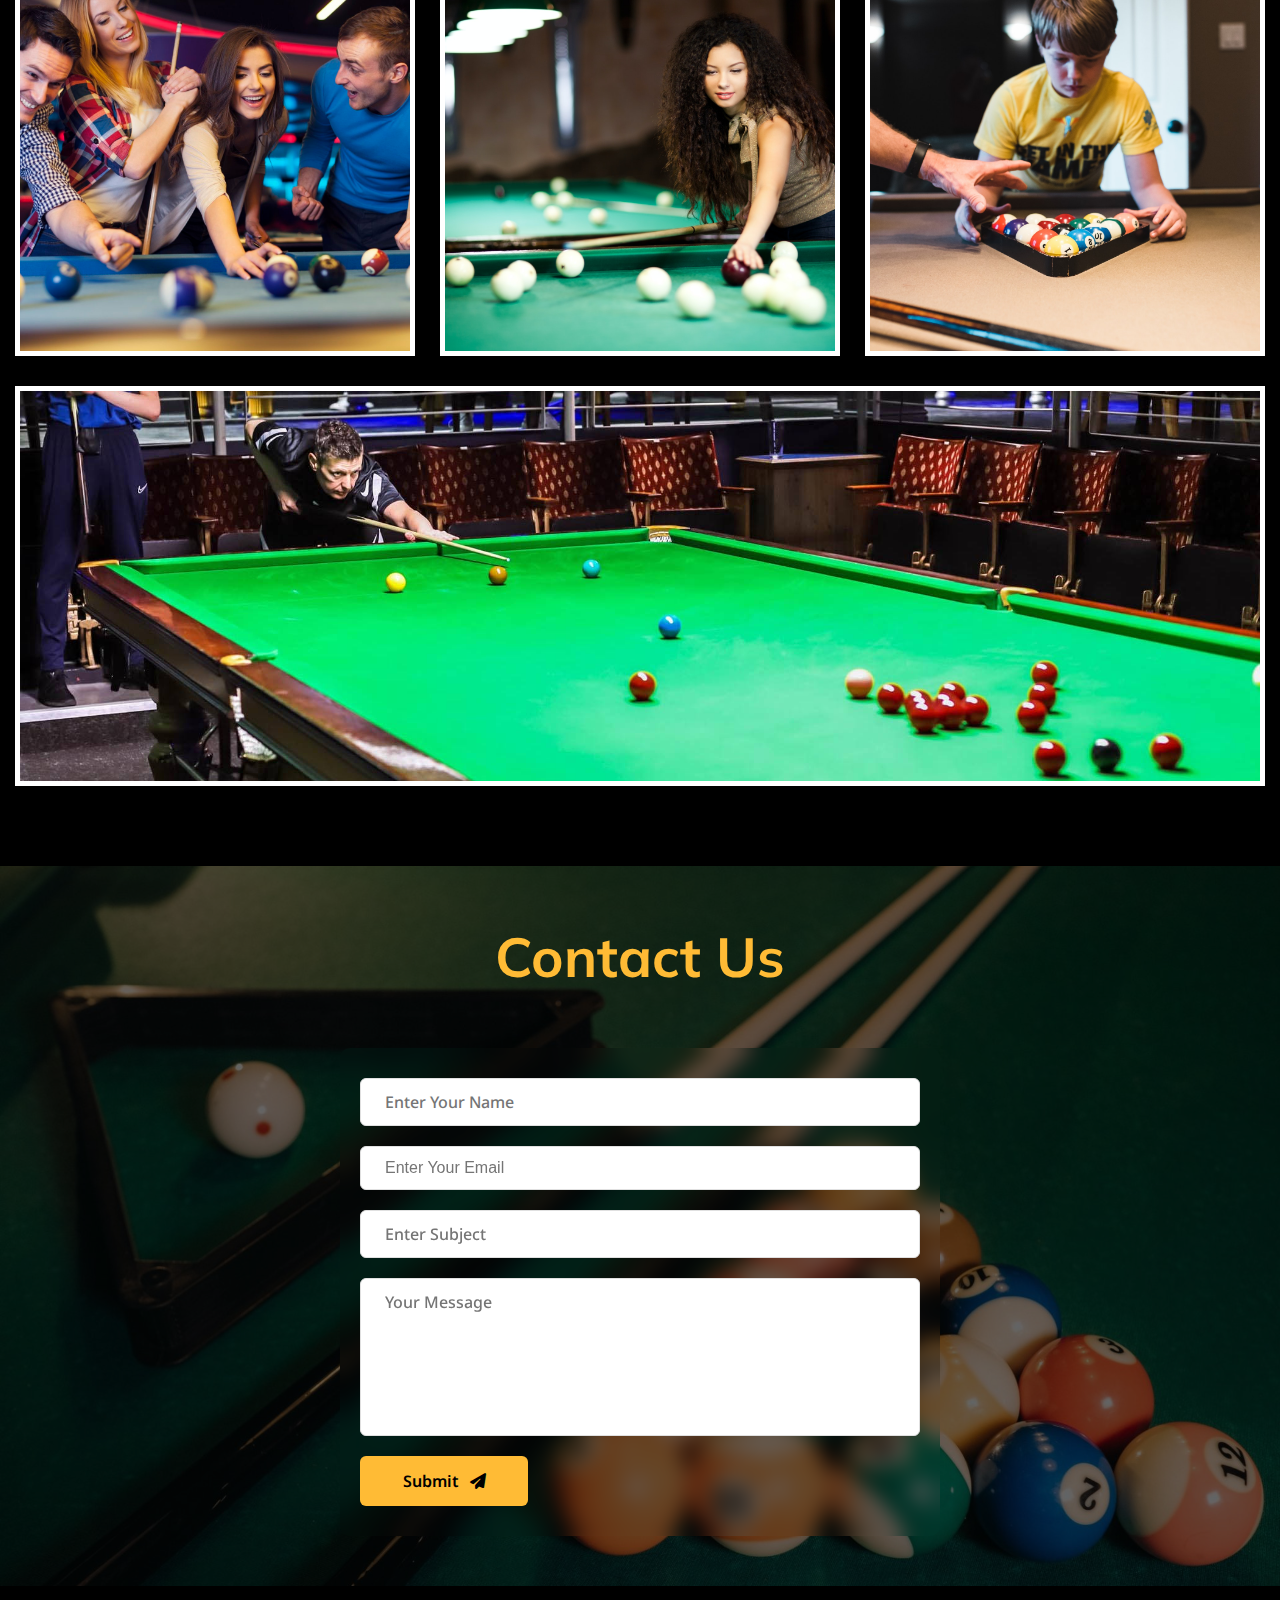
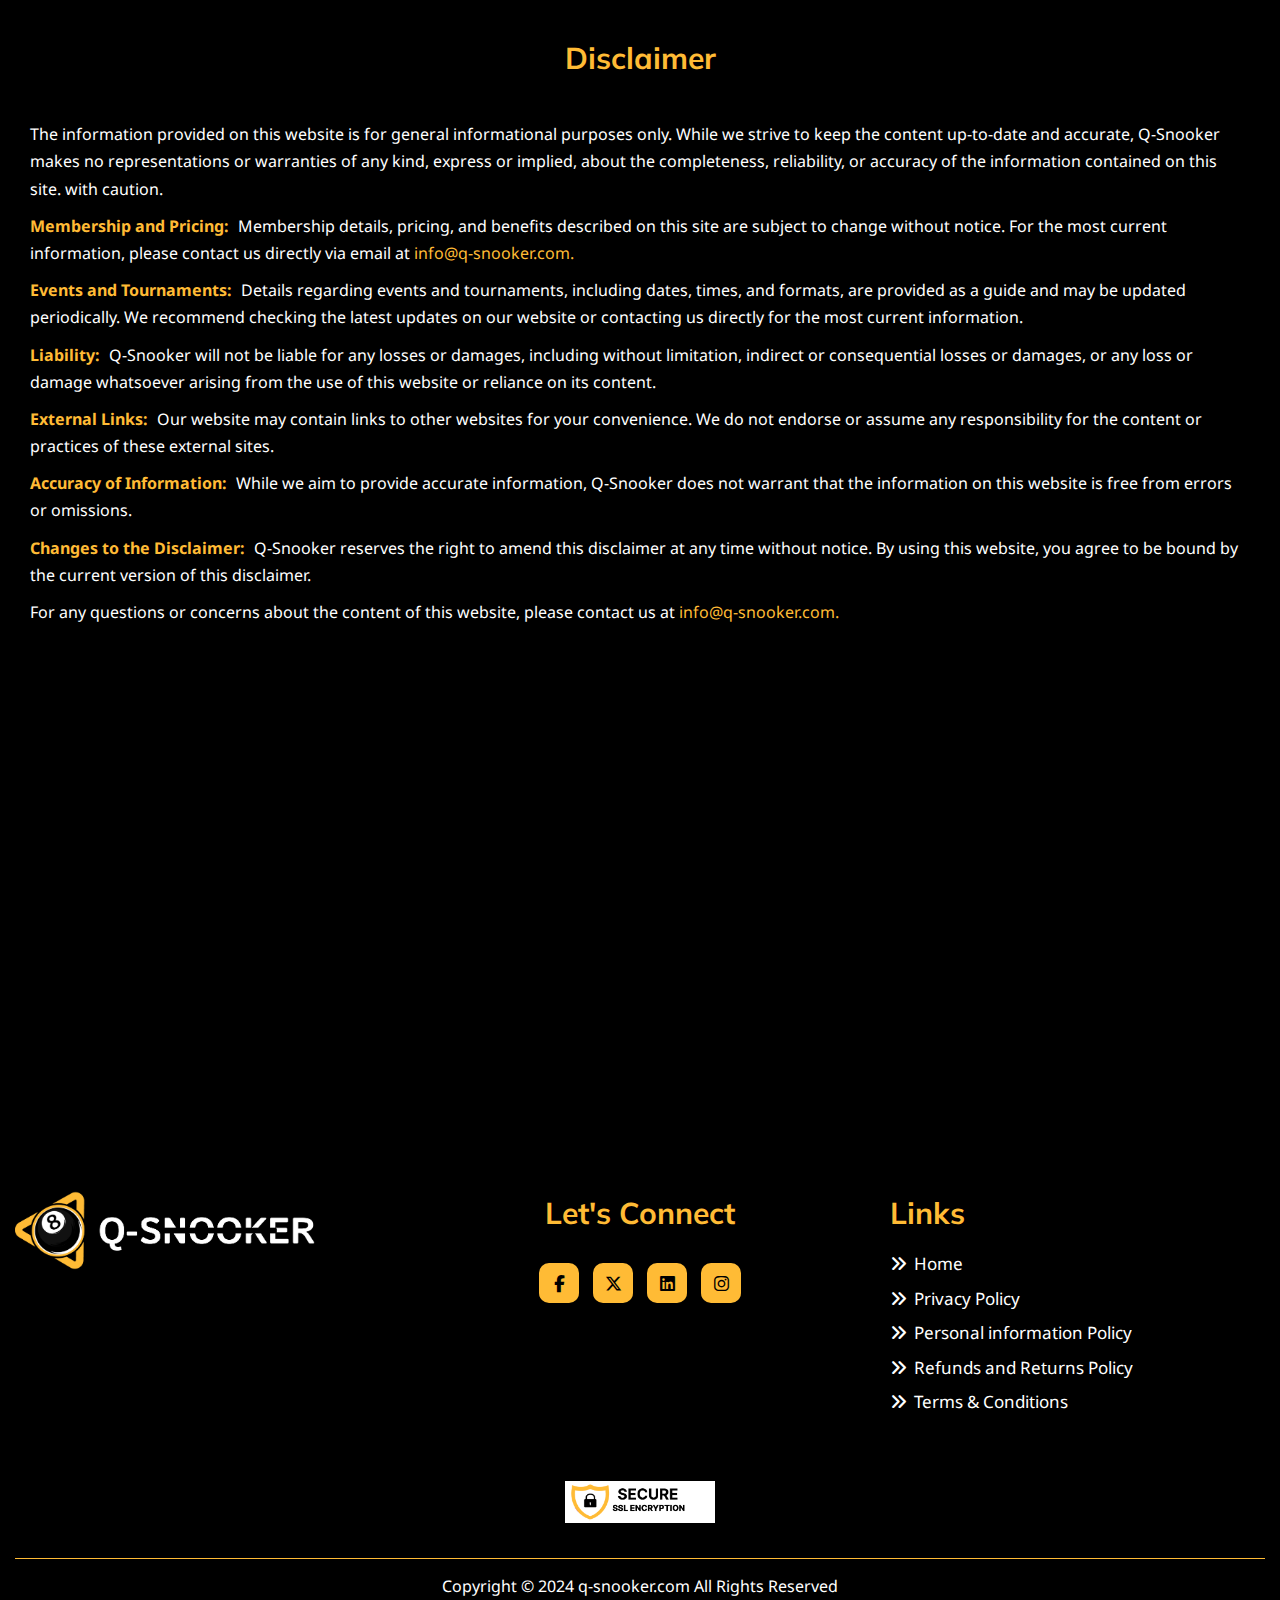
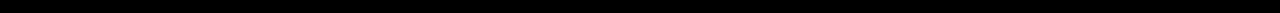
==== commit a18fa6c3: "done" ====
--- a/index.html
+++ b/index.html
@@ -33,7 +33,7 @@
                 </div>
                 <div class="how-play">
                     <ul>
-                        <li><a class="mobile-hide contact-us-btn butn" href="contact-us"><i
+                        <li><a class="mobile-hide butn" href="contact-us"><i
                                     class="fa-solid fa-phone phone"></i>Contact Us</a></li>
                     </ul>
                 </div>
@@ -440,7 +440,7 @@
 
 
     <!-- Cookies Start -->
-    <!-- <div class="wrapper">
+    <div class="wrapper">
         <div class="info">
             <p>
                 This website uses cookies to give you the best possible experience of our websites. Cookies help us
@@ -452,7 +452,7 @@
             <button class="button" id="acceptBtn">Accept Cookies</button>
             <button class="button">Reject Cookies</button>
         </div>
-    </div> -->
+    </div>
     <!-- Cookies End-->
 
     <script src="assets/js/aos.js"></script>
--- a/assets/css/style.css
+++ b/assets/css/style.css
@@ -108,11 +108,7 @@
 }
 
 
-/*
-
- https://preview.themeforest.net/item/eightsy-billiard-school-sport-club-elementor-template-kit/full_screen_preview/35427626?_ga=2.178571309.84875571.1727330022-154049816.1719381000&_gac=1.24162376.1726467419.Cj0KCQjwi5q3BhCiARIsAJCfuZm8hFzgJNDiCWxb7B30YWxnWlj-VjBrRWWavUp2nf5yBualqFnf5sgaAioKEALw_wcB 
- 
- */
+
 
 /* Global CSS End */
 
@@ -263,6 +259,10 @@
     height: 550px;
     width: 100%;
 }
+.sub-pages-banner-image {
+    height: 450px;
+}
+
 
 .banner-image img {
     height: 100%;
@@ -294,6 +294,10 @@
     font-weight: 600;
     text-transform: capitalize;
     overflow: hidden;
+}
+
+.sub-pages-banner-text h1 {
+    font-size: 55px;
 }
 
 .banner-text h3 {
@@ -998,19 +1002,10 @@
 /* Other Page CSS Start */ 
  
 /* Tournaments Events Page CSS Start */
-.tornaments-events-cards-content ul li p img {
-    width: 30px;
-    height: 31px;
-    margin-right: 5px;
-    vertical-align: middle;
-    display: inline-block;
-    margin-bottom: 8px;
-    margin-top: 10px;
-}
 
 .tornaments-events-cards-content p {
     color: #fff;
-    line-height: 1.1;
+    line-height: 1.7;
 }
 
 .tournaments-events-cards {
--- a/assets/css/responsive.css
+++ b/assets/css/responsive.css
@@ -64,7 +64,10 @@
     h2.section-heading {
         font-size: 50px;
      }
-
+     .formbold-btn {
+        padding: 12px 15px;
+        width: 40%;
+    }
 
 
 }
@@ -104,6 +107,31 @@
     }
     .copyright p {
         font-size: 15px;
+    }
+    .sub-pages-banner-text h1 {
+        font-size: 37px;
+    }
+    .tornaments-events-cards-image, .tornaments-events-cards-content {
+        width: 100%;
+    }
+    .tornaments-events-cards-content h3 {
+        font-size: 28px;
+    }
+    .accordion .bottom .text p {
+        font-size: 15px;
+    }
+    .help-us-wrapper p {
+        font-size: 14px;
+    }
+    .sub-pages-group h3 {
+        font-size: 28px;
+    }
+    .sub-pages-group p a {
+        font-size: 16px;
+    }
+    .formbold-btn {
+        padding: 12px 15px;
+        width: 50%;
     }
 
 }
@@ -208,7 +236,31 @@
        .copyright p {
         font-size: 14px;
     }
-
+    .sub-pages-banner-text h1 {
+        font-size: 35px;
+    }
+
+    .tornaments-events-cards-content {
+        padding: 10px 5px;
+    }
+    .tornaments-events-cards-content p {
+        font-size: 15px;
+    }
+    .tornaments-events-cards-content h3 {
+        font-size: 26px;
+    }
+    .accordion .top .text {
+        font-size: 16px;
+    }
+    .sub-pages-group h3 {
+        font-size: 26px;
+    }
+    .contact-page .form-section input {
+        width: 100%;
+    }
+    .contact-page .form-section button {
+        width: 40%;
+    }
 
 }
 
@@ -277,7 +329,36 @@
     .footer .footer-items ul li a {
         font-size: 15px;
     }
-
+    .sub-pages-banner-text h1 {
+        font-size: 32px;
+    }
+    .tornaments-events-cards-content p {
+        font-size: 14px;
+    }
+    .tornaments-events-cards-content h3 {
+        font-size: 24px;
+    }
+    .accordion .top .text {
+        font-size: 15px;
+    }
+    .accordion .bottom .text p {
+        font-size: 14px;
+    }
+    .help-us-wrapper p {
+        font-size: 14px;
+    }
+    .sub-pages-group h3 {
+        font-size: 24px;
+    }
+    .sub-pages-group p a {
+        font-size: 15px;
+    }
+    .contact-page form.contact-form {
+        padding: 20px 0px;
+    }
+    .contact-page .form-container {
+        padding: 10px 0px;
+    }
 
 
 }
@@ -300,7 +381,7 @@
         font-size: 26px;
     }
     h2.section-heading {
-        font-size: 30px;
+        font-size: 27px;
     }
     .form-section button {
         width: 50%;
@@ -313,6 +394,7 @@
     }
     .home-advantage-cards {
         width: 100%;
+        min-height: 170px;
     }
     .home-gallery-images {
           height: 220px;
@@ -347,5 +429,31 @@
      .copyright p {
         font-size: 12px;
     }
+    .sub-pages-banner-text h1 {
+        font-size: 27px;
+        max-width: 300px;
+    }
+    .tornaments-events-cards-content ul li p img {
+        width: 20px;
+        height: 20px;
+    }
+    .tornaments-events-cards-content p {
+        font-size: 13px;
+    }
+    .tornaments-events-cards-content h3 {
+        font-size: 22px;
+    }
+    .accordion .top .text {
+        font-size: 14px;
+    }
+    .sub-pages-group p {
+        font-size: 14px;
+    }
+    .sub-pages-group h3 {
+        font-size: 20px;
+    }
+    .contact-page .form-section button {
+        width: 70%;
+    }
 
 }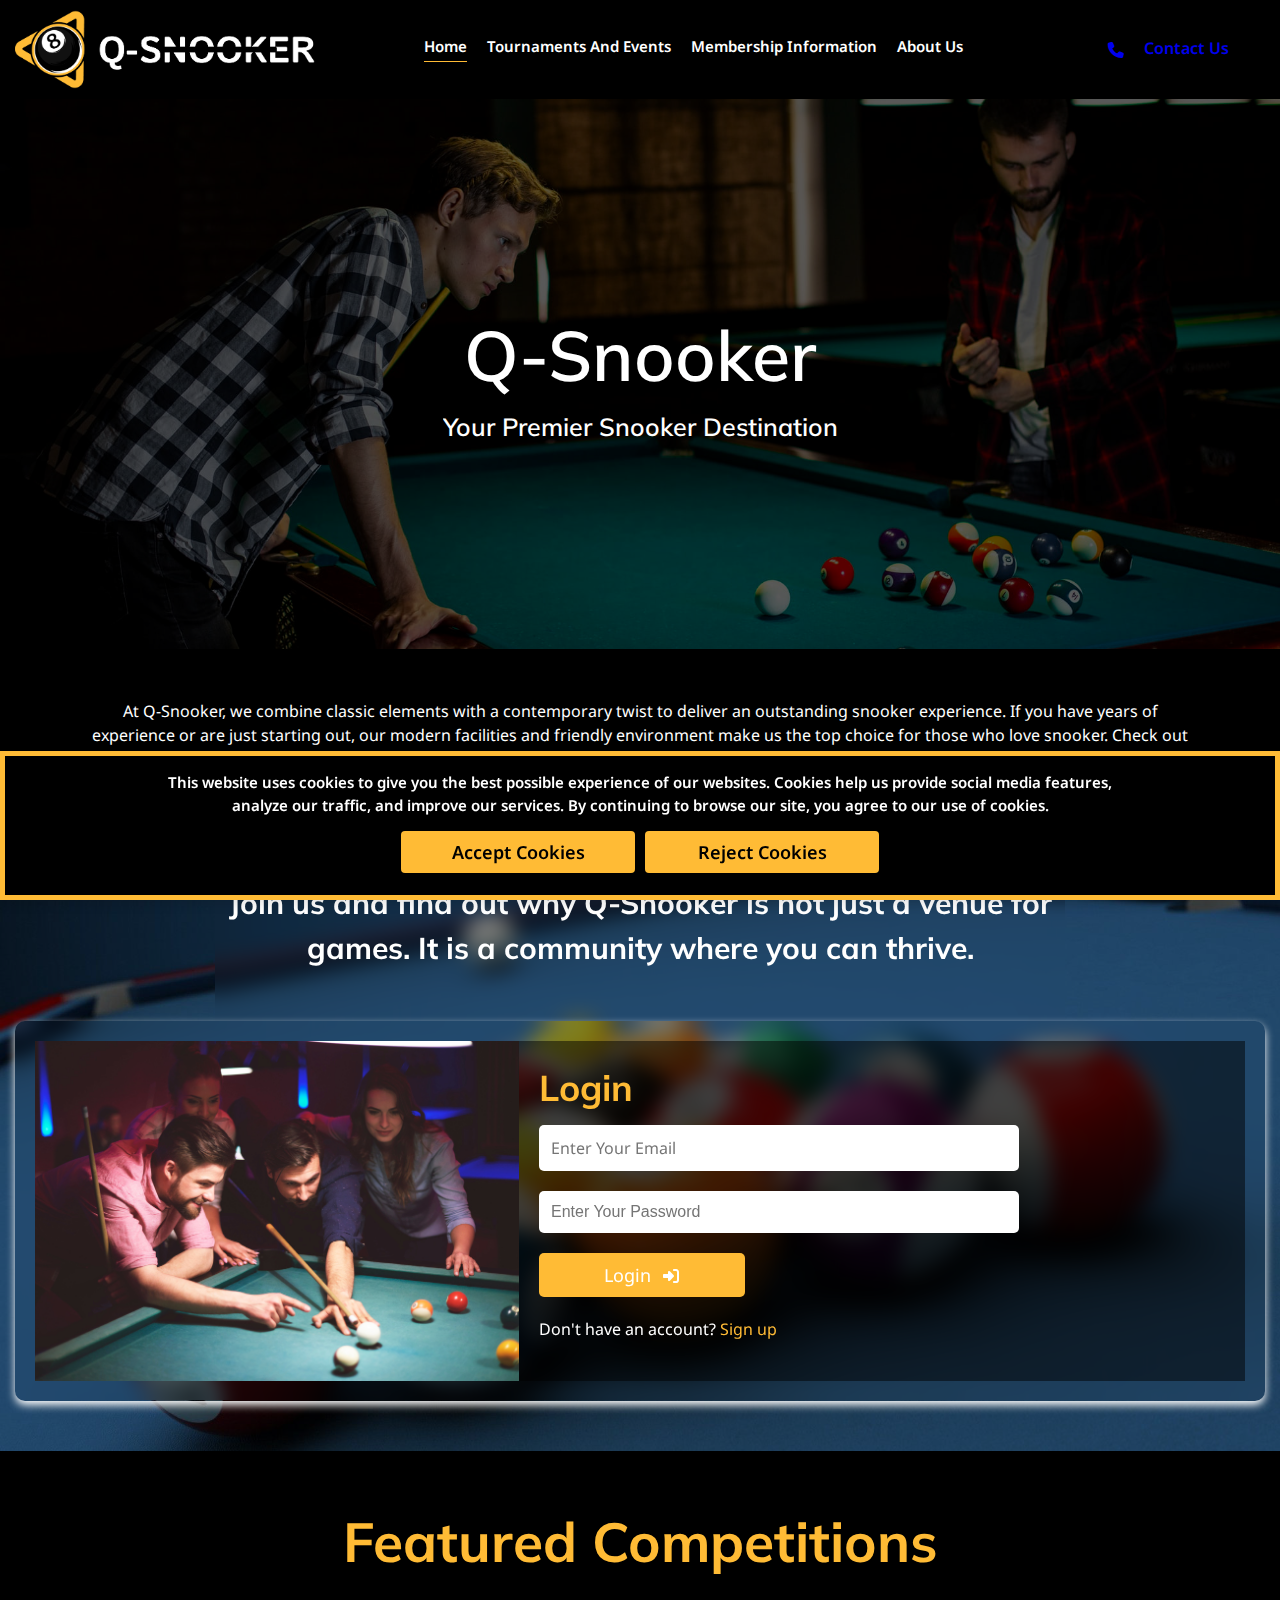
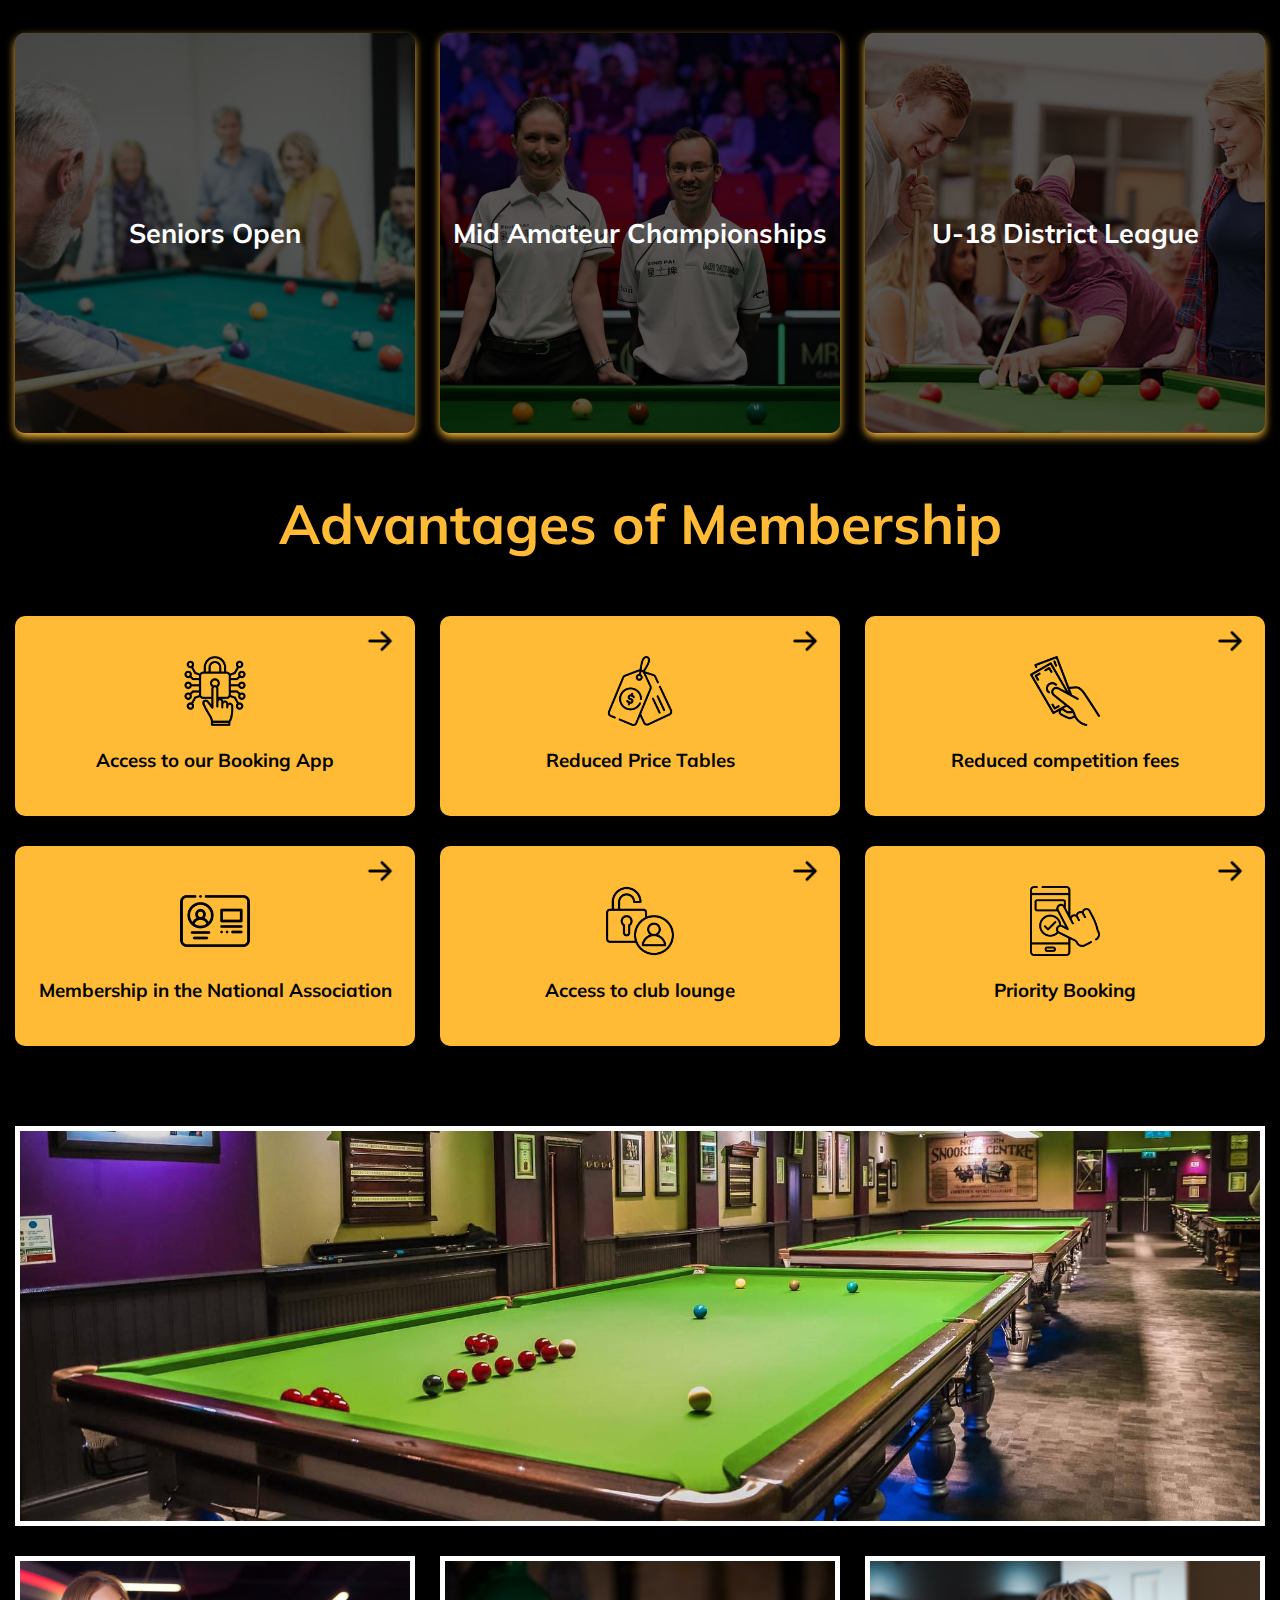
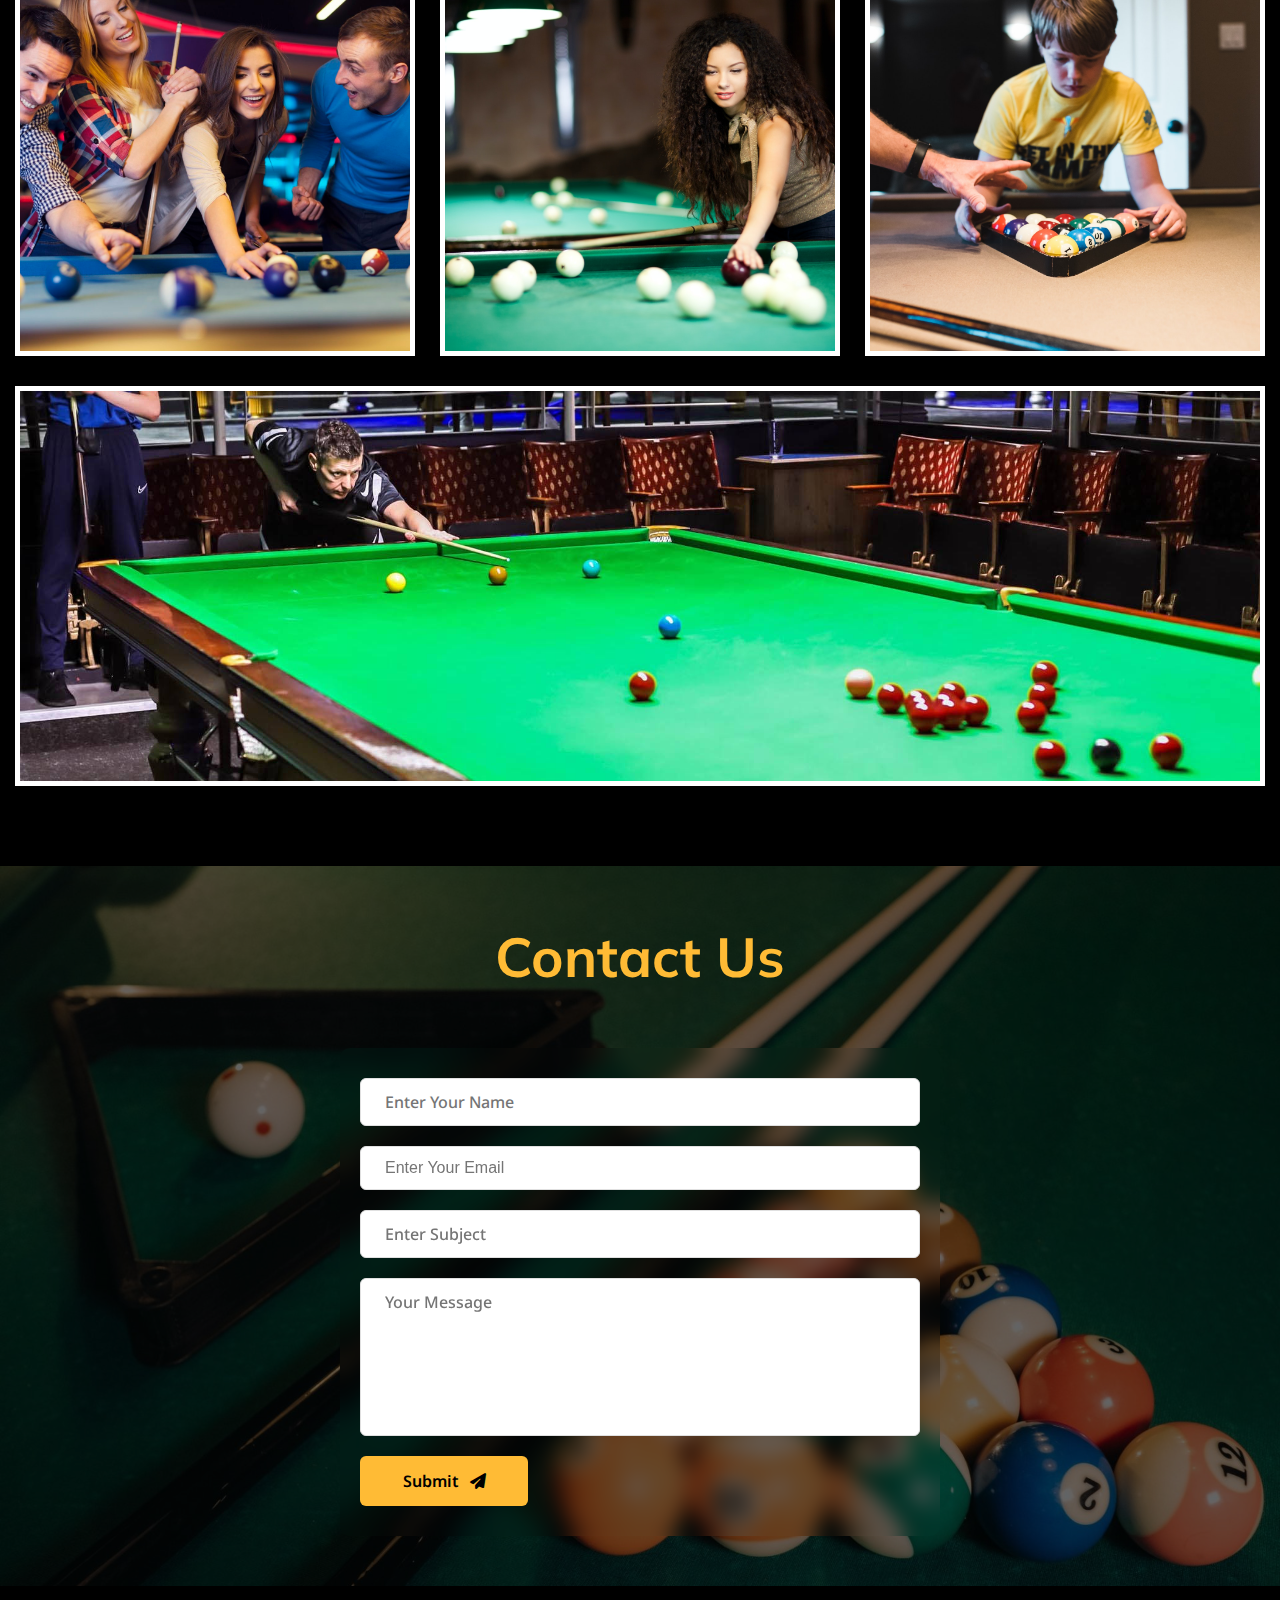
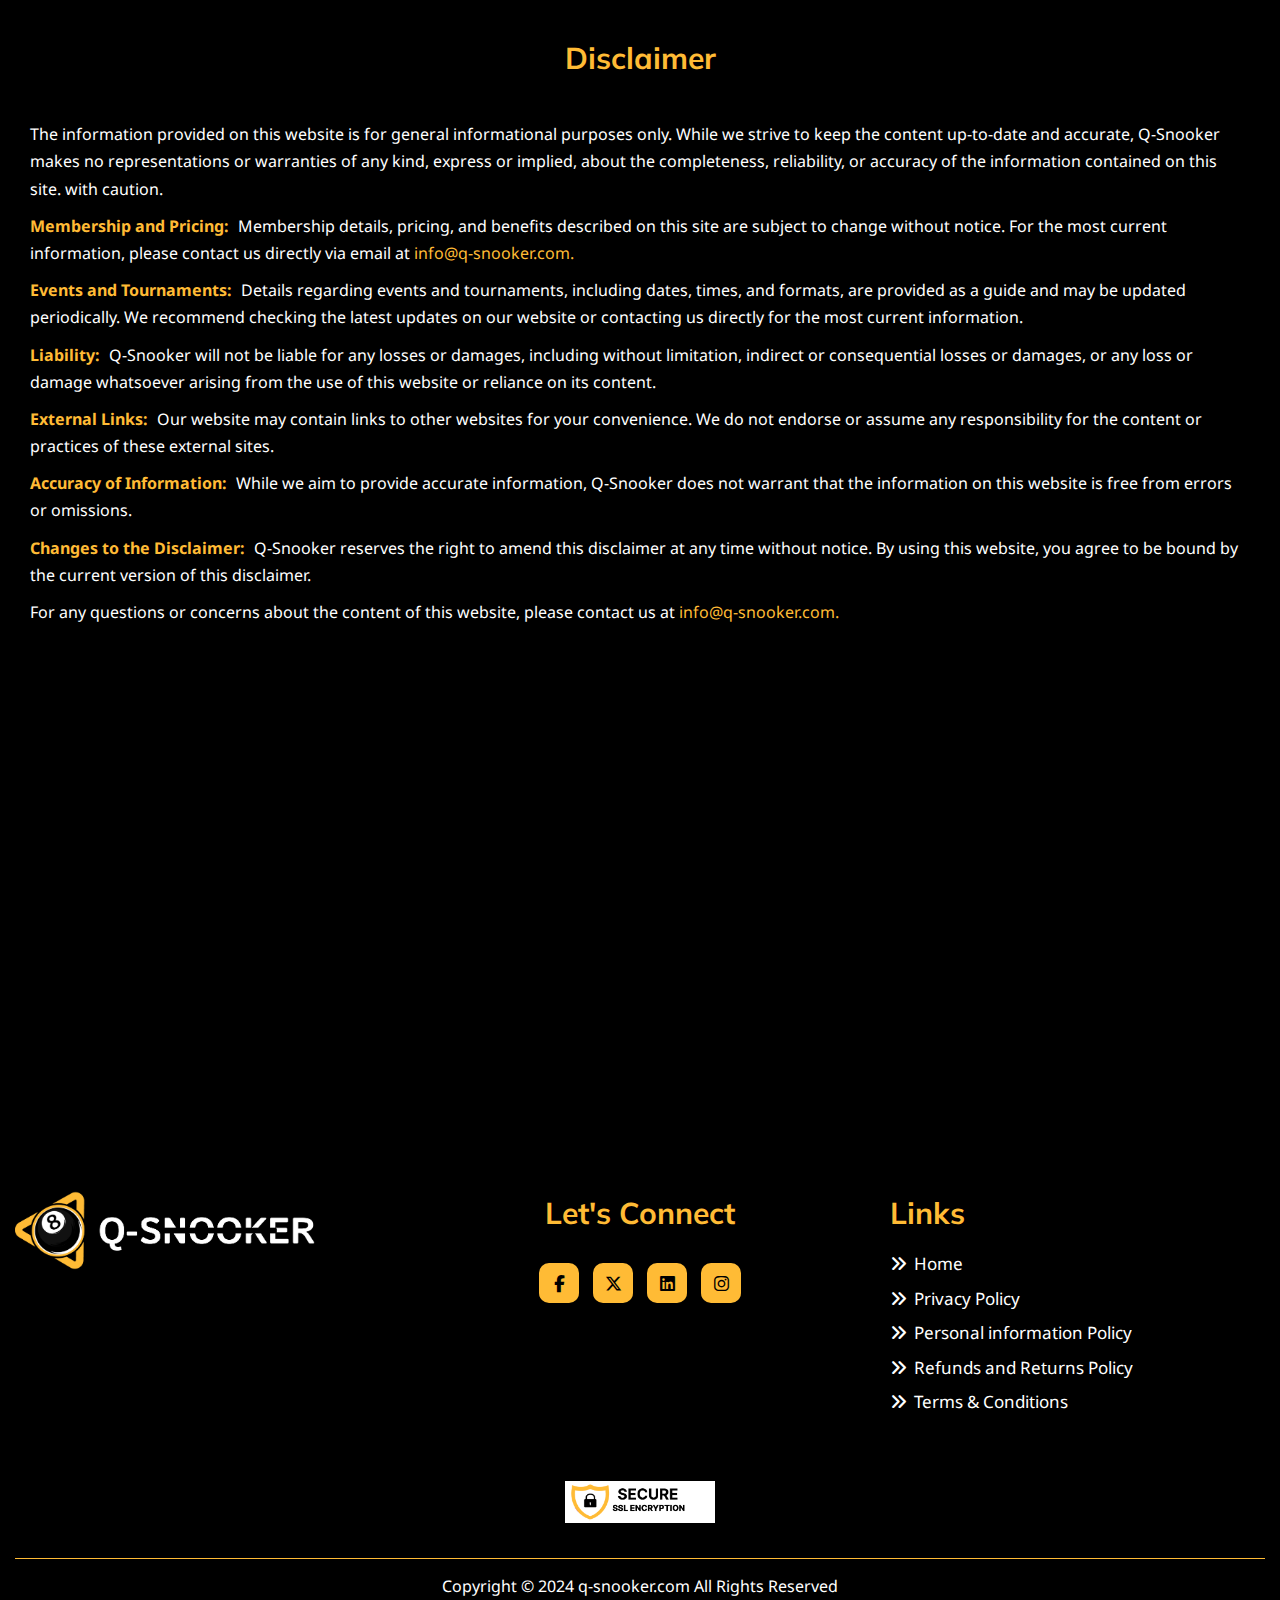
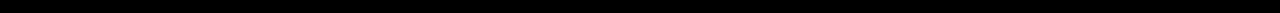
==== commit 83f31aa0: "done" ====
--- a/index.html
+++ b/index.html
@@ -124,7 +124,7 @@
 
                 <div class="home-featured-cards text-center">
                     <div class="home-featured-image">
-                        <img src="./assets/images/home-banner-image.jpg" alt="featured-image">
+                        <img src="./assets/images/tournament1.jpg" alt="featured-image">
                     </div>
                     <div class="home-featured-text">
                         <a href="tournaments-events.html">
@@ -135,7 +135,7 @@
 
                 <div class="home-featured-cards">
                     <div class="home-featured-image">
-                        <img src="./assets/images/home-banner-image.jpg" alt="featured-image">
+                        <img src="./assets/images/tournament2.jpg" alt="featured-image">
                     </div>
                     <div class="home-featured-text text-center">
                         <a href="tournaments-events.html">
@@ -146,7 +146,7 @@
 
                 <div class="home-featured-cards text-center">
                     <div class="home-featured-image">
-                        <img src="./assets/images/home-banner-image.jpg" alt="featured-image">
+                        <img src="./assets/images/tournament3.jpg" alt="featured-image">
                     </div>
                     <div class="home-featured-text">
                         <a href="tournaments-events.html">
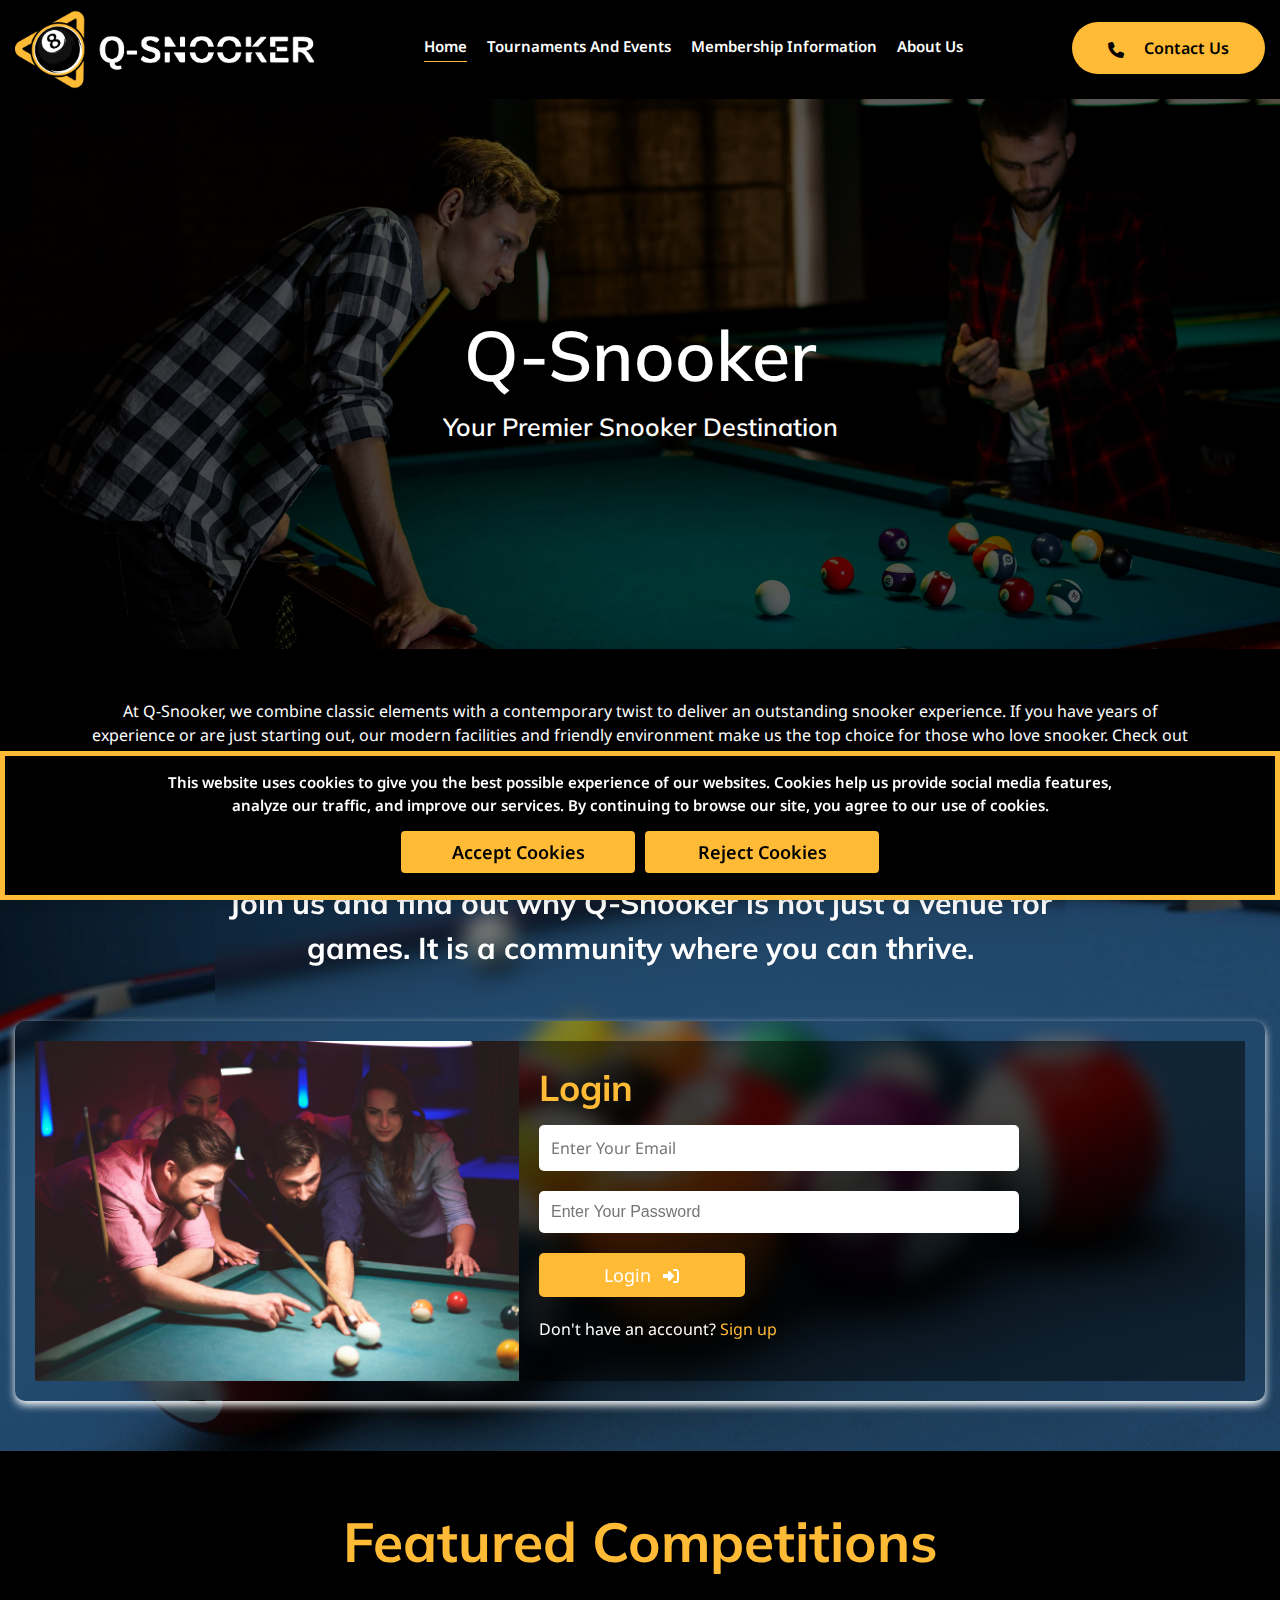
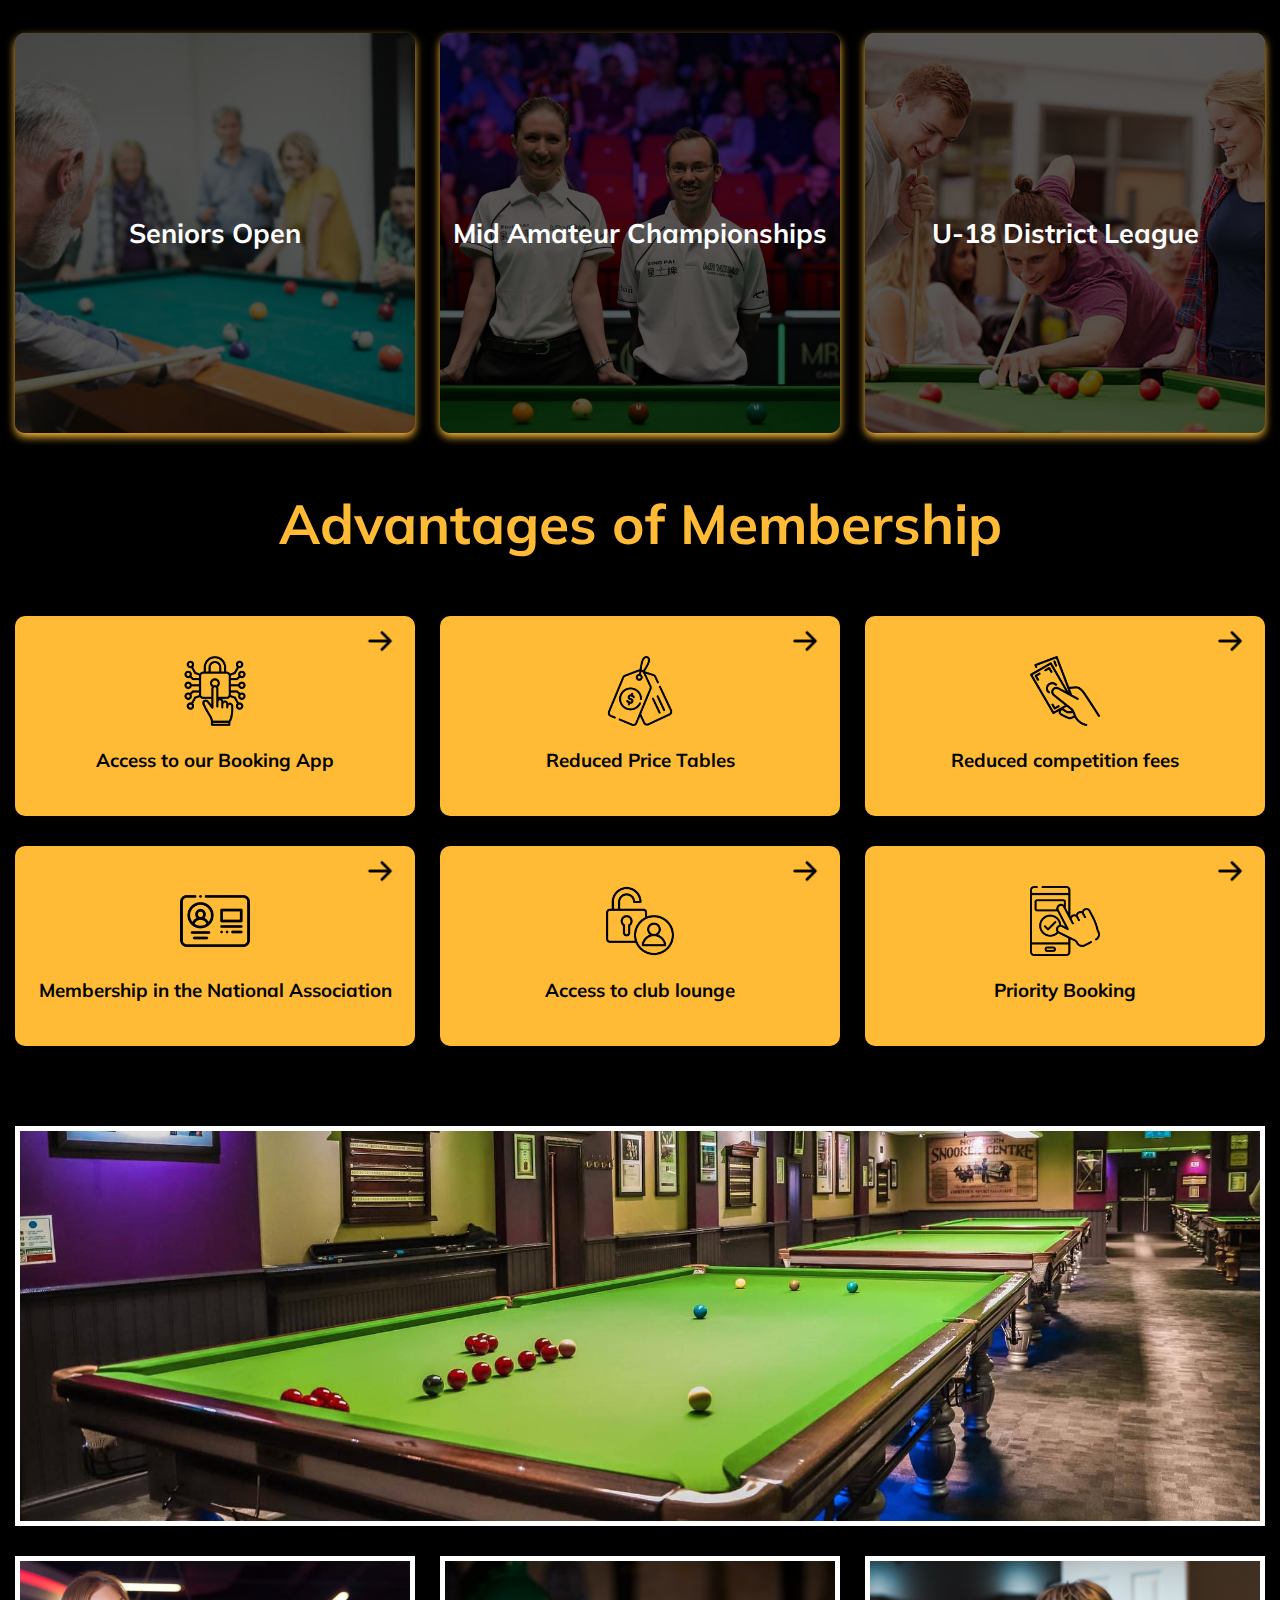
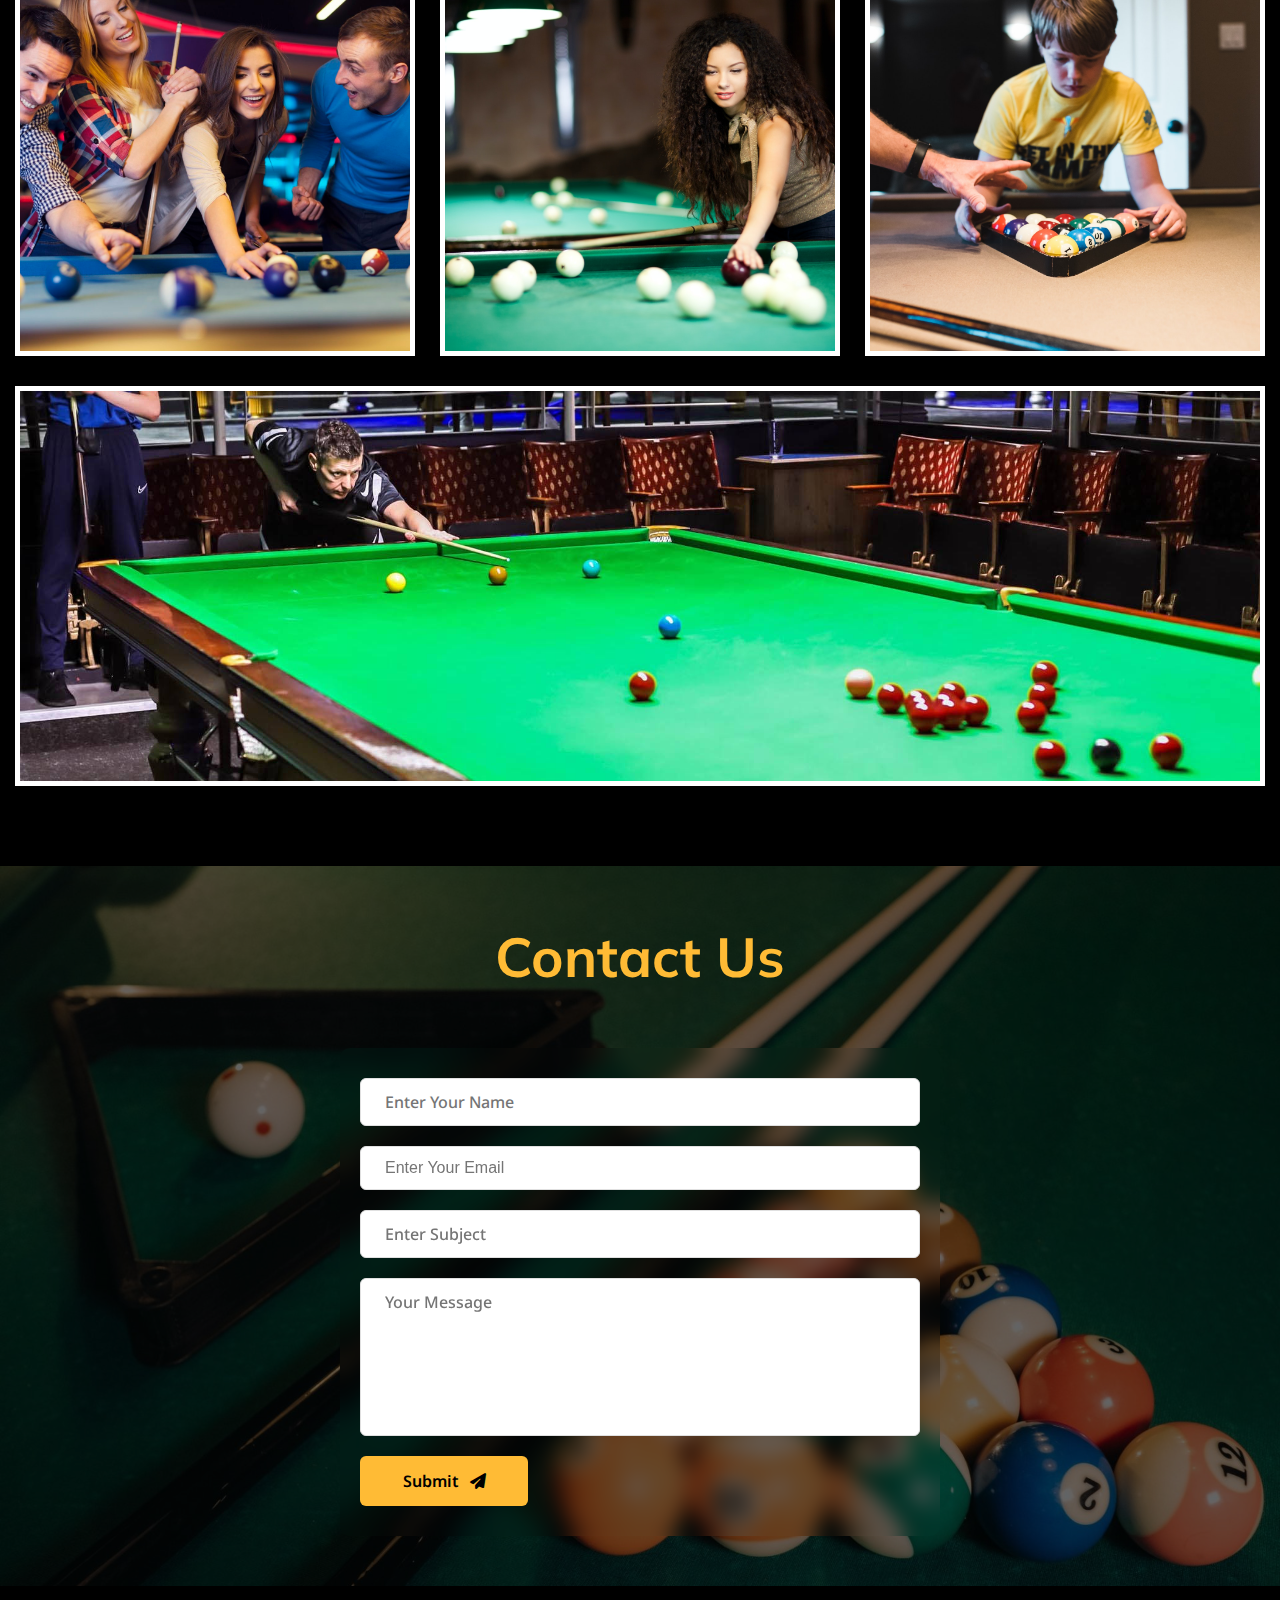
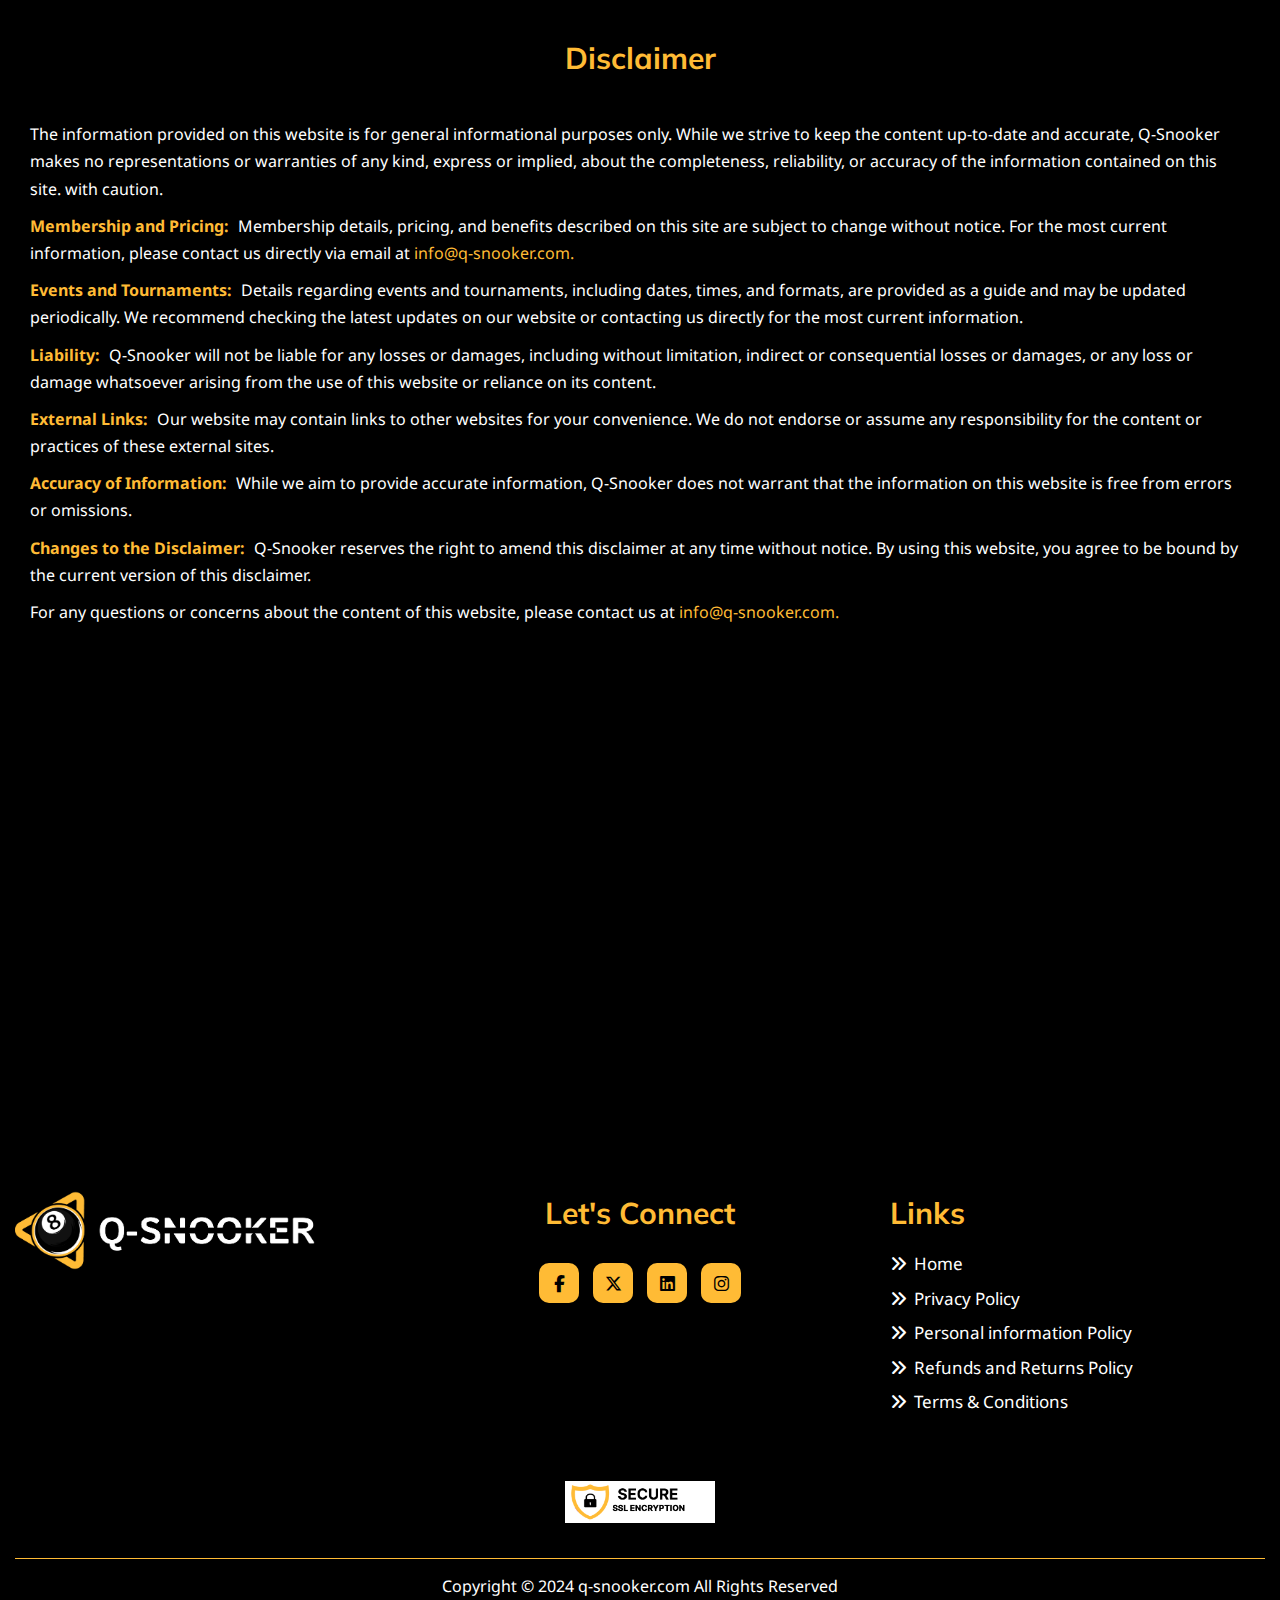
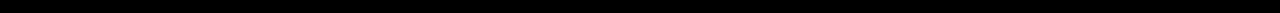
==== commit 17d9d0ba: "done" ====
--- a/index.html
+++ b/index.html
@@ -33,7 +33,7 @@
                 </div>
                 <div class="how-play">
                     <ul>
-                        <li><a class="mobile-hide butn" href="contact-us"><i
+                        <li><a class="mobile-hide butn contact-us-btn" href="contact-us"><i
                                     class="fa-solid fa-phone phone"></i>Contact Us</a></li>
                     </ul>
                 </div>
@@ -304,16 +304,16 @@
                 <form class="contact-form">
                     <div class="formbold-mb-5">
                         <input type="text" name="name" id="name" placeholder="Enter Your Name"
-                            class="formbold-form-input" />
+                            class="formbold-form-input">
                     </div>
 
                     <div class="formbold-mb-5">
                         <input type="email" name="email" id="email" placeholder="Enter Your Email"
-                            class="formbold-form-input" />
+                            class="formbold-form-input">
                     </div>
                     <div class="formbold-mb-5">
                         <input type="text" name="subject" id="subject" placeholder="Enter Subject"
-                            class="formbold-form-input" />
+                            class="formbold-form-input">
                     </div>
 
                     <div class="formbold-mb-5">
@@ -347,7 +347,7 @@
                 <p>
                     <span class="heading-like">Membership and Pricing: </span>
                     Membership details, pricing, and benefits described on this site are subject to change without
-                    notice. For the most current information, please contact us directly via email at <a href="mailto: info@q-snooker.com">info@q-snooker.com.</a>                
+                    notice. For the most current information, please contact us directly via email at <a href="mailto:info@q-snooker.com">info@q-snooker.com.</a>                
                 </p>
 
                 <p>
@@ -381,7 +381,7 @@
                 </p>
                 <p>
                     For any questions or concerns about the content of this website, please contact us at
-                    <a href="mailto: info@q-snooker.com">info@q-snooker.com.</a> 
+                    <a href="mailto:info@q-snooker.com">info@q-snooker.com.</a> 
                 </p>
             </div>
         </div>
--- a/assets/css/style.css
+++ b/assets/css/style.css
@@ -1016,6 +1016,9 @@
     padding: 20px;
     border-radius: 15px;
 }
+.tournaments-events-cards:last-child{
+    margin-bottom: 0;
+}
 
 .tornaments-events-cards-image {
     width: 40%;
--- a/assets/css/responsive.css
+++ b/assets/css/responsive.css
@@ -68,7 +68,10 @@
         padding: 12px 15px;
         width: 40%;
     }
-
+    .home-advantage-cards {
+        margin-bottom: 30px;
+        min-height: 230px;
+    }
 
 }
 
@@ -132,6 +135,8 @@
     .formbold-btn {
         padding: 12px 15px;
         width: 50%;
+    }.home-advantage-cards {
+        min-height: 230px;
     }
 
 }
